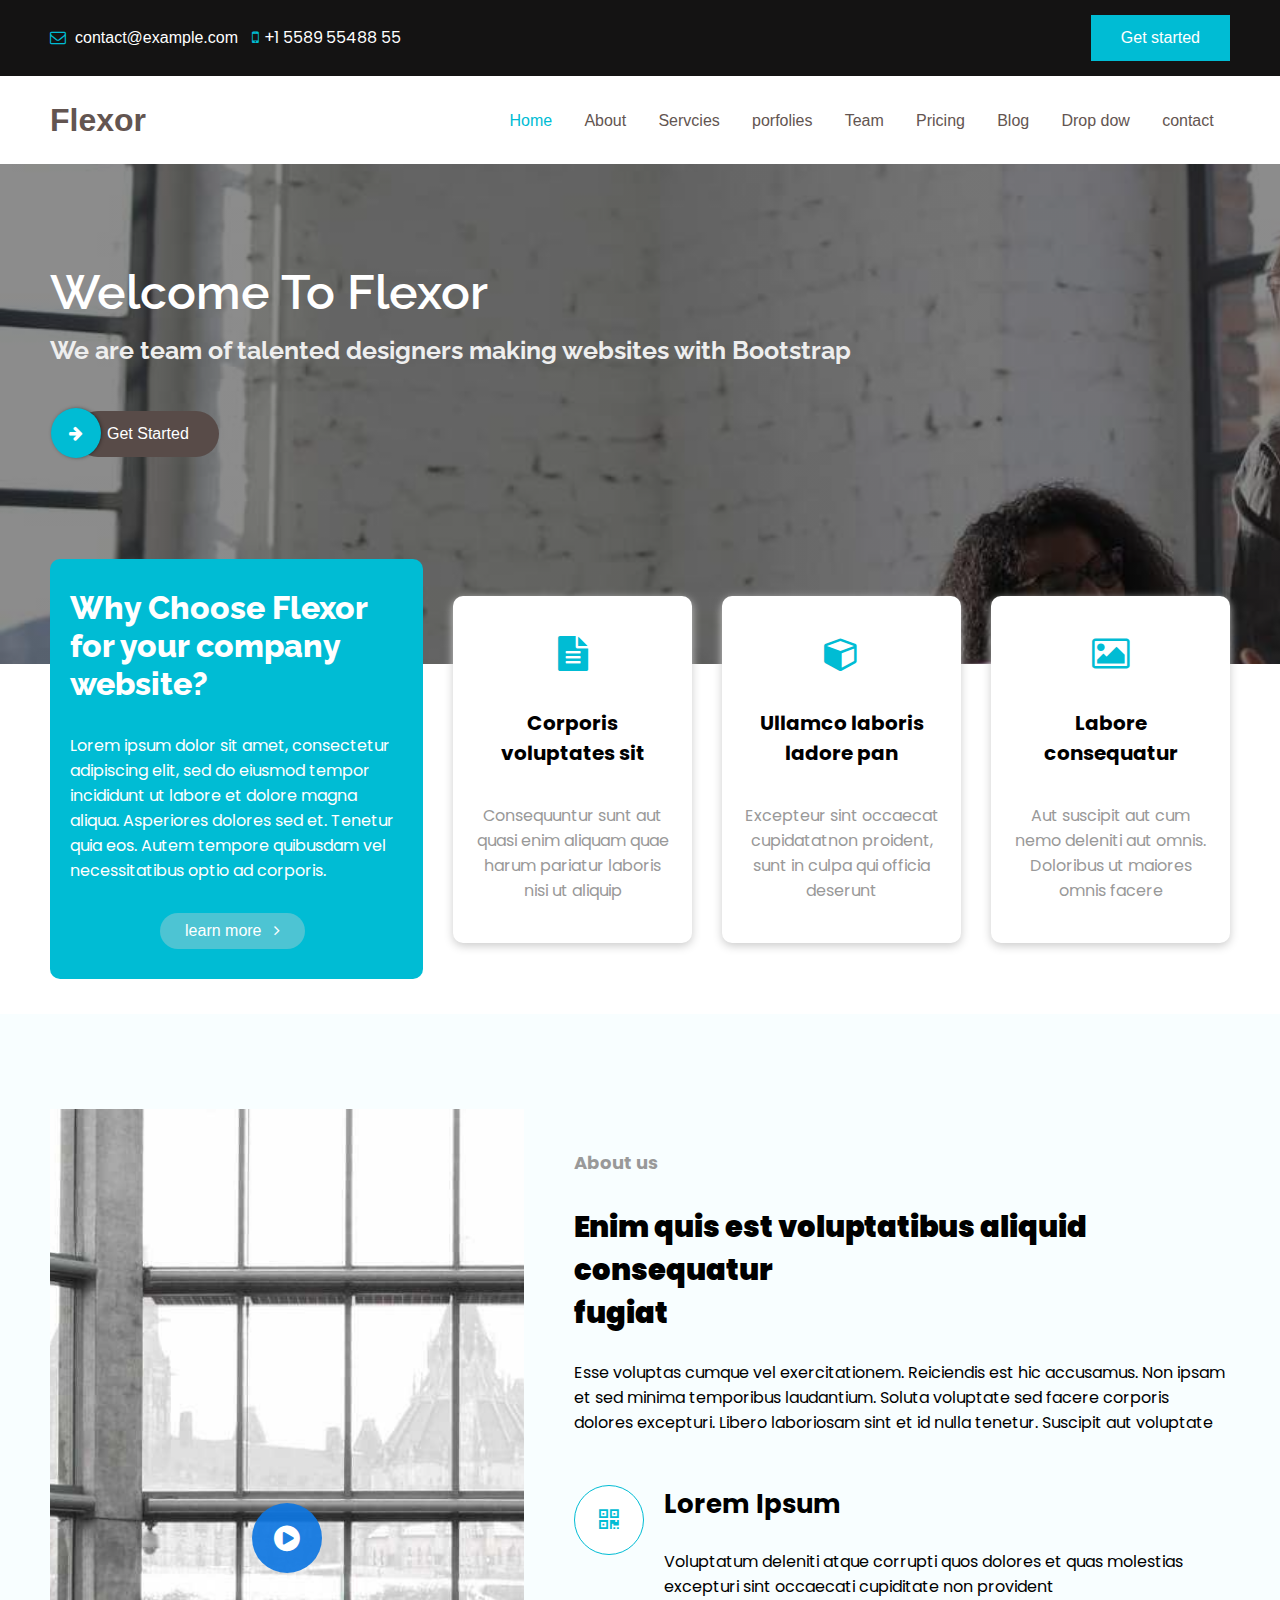
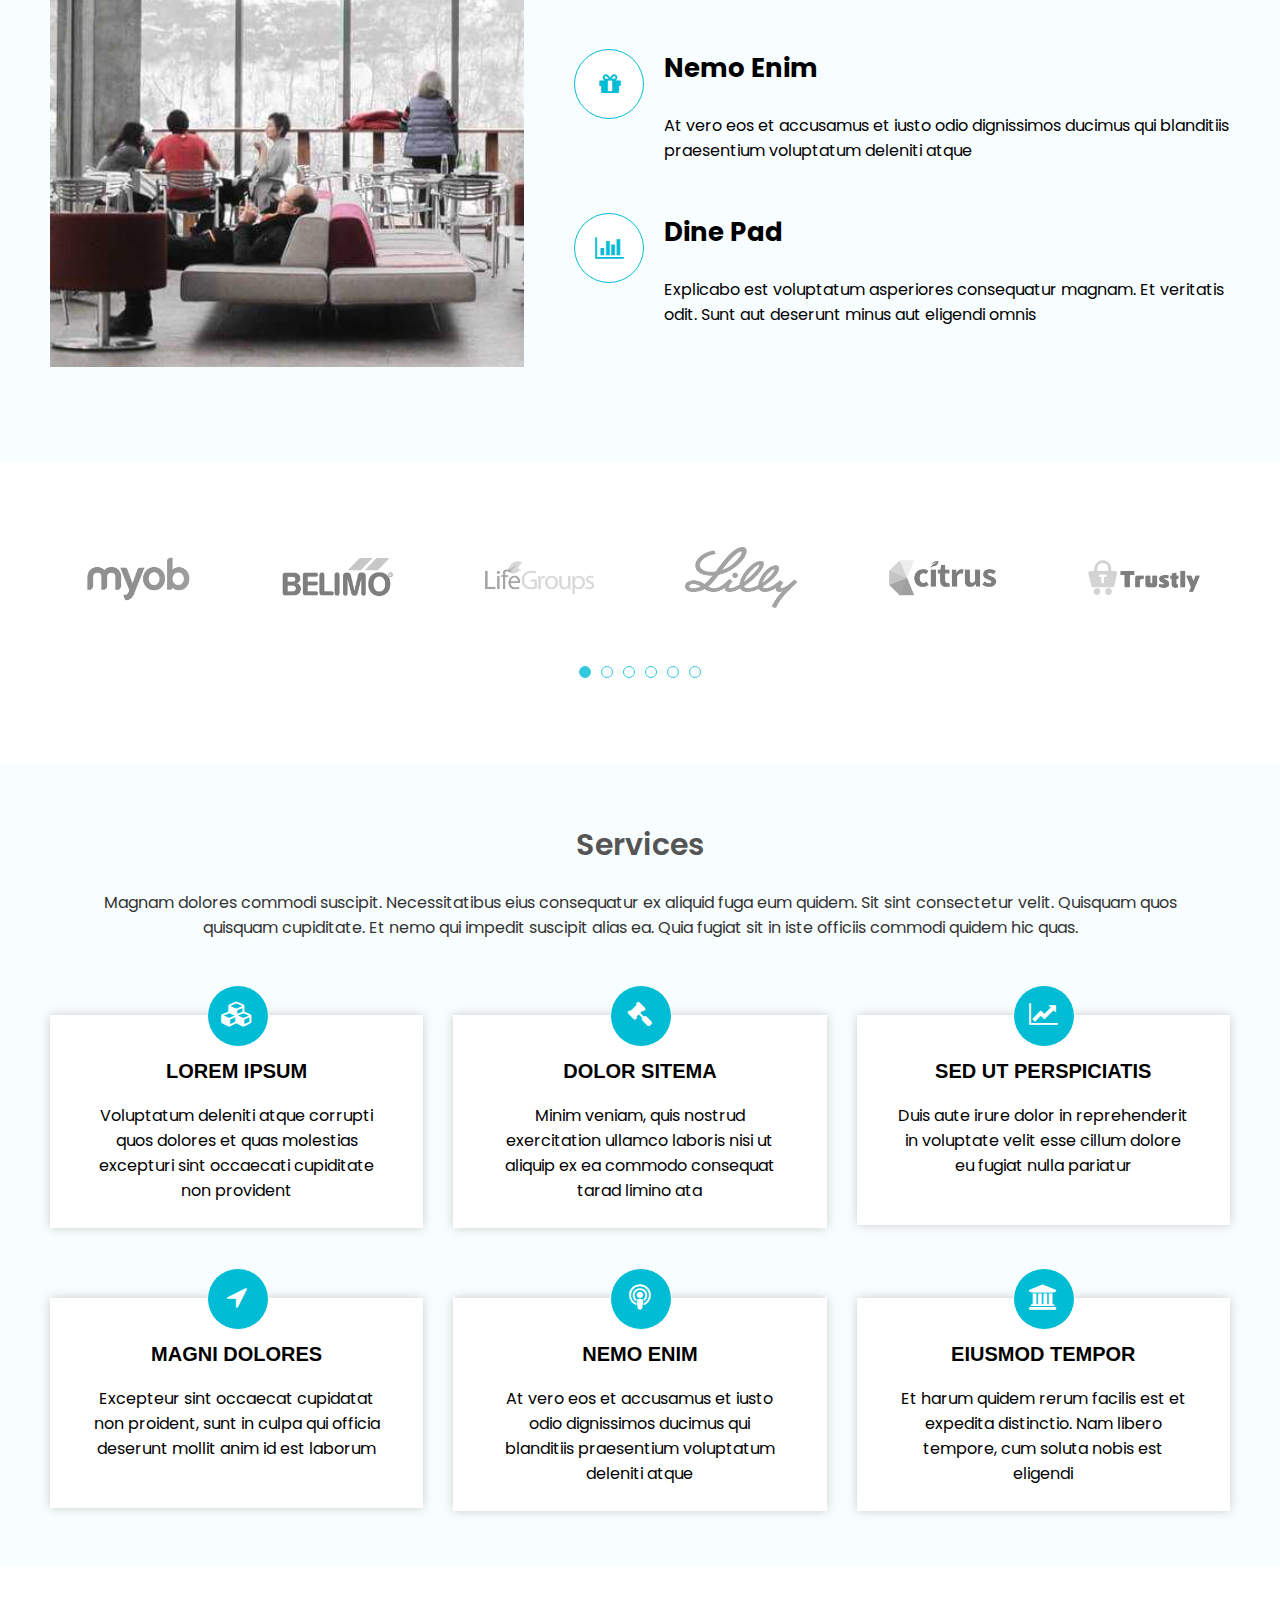
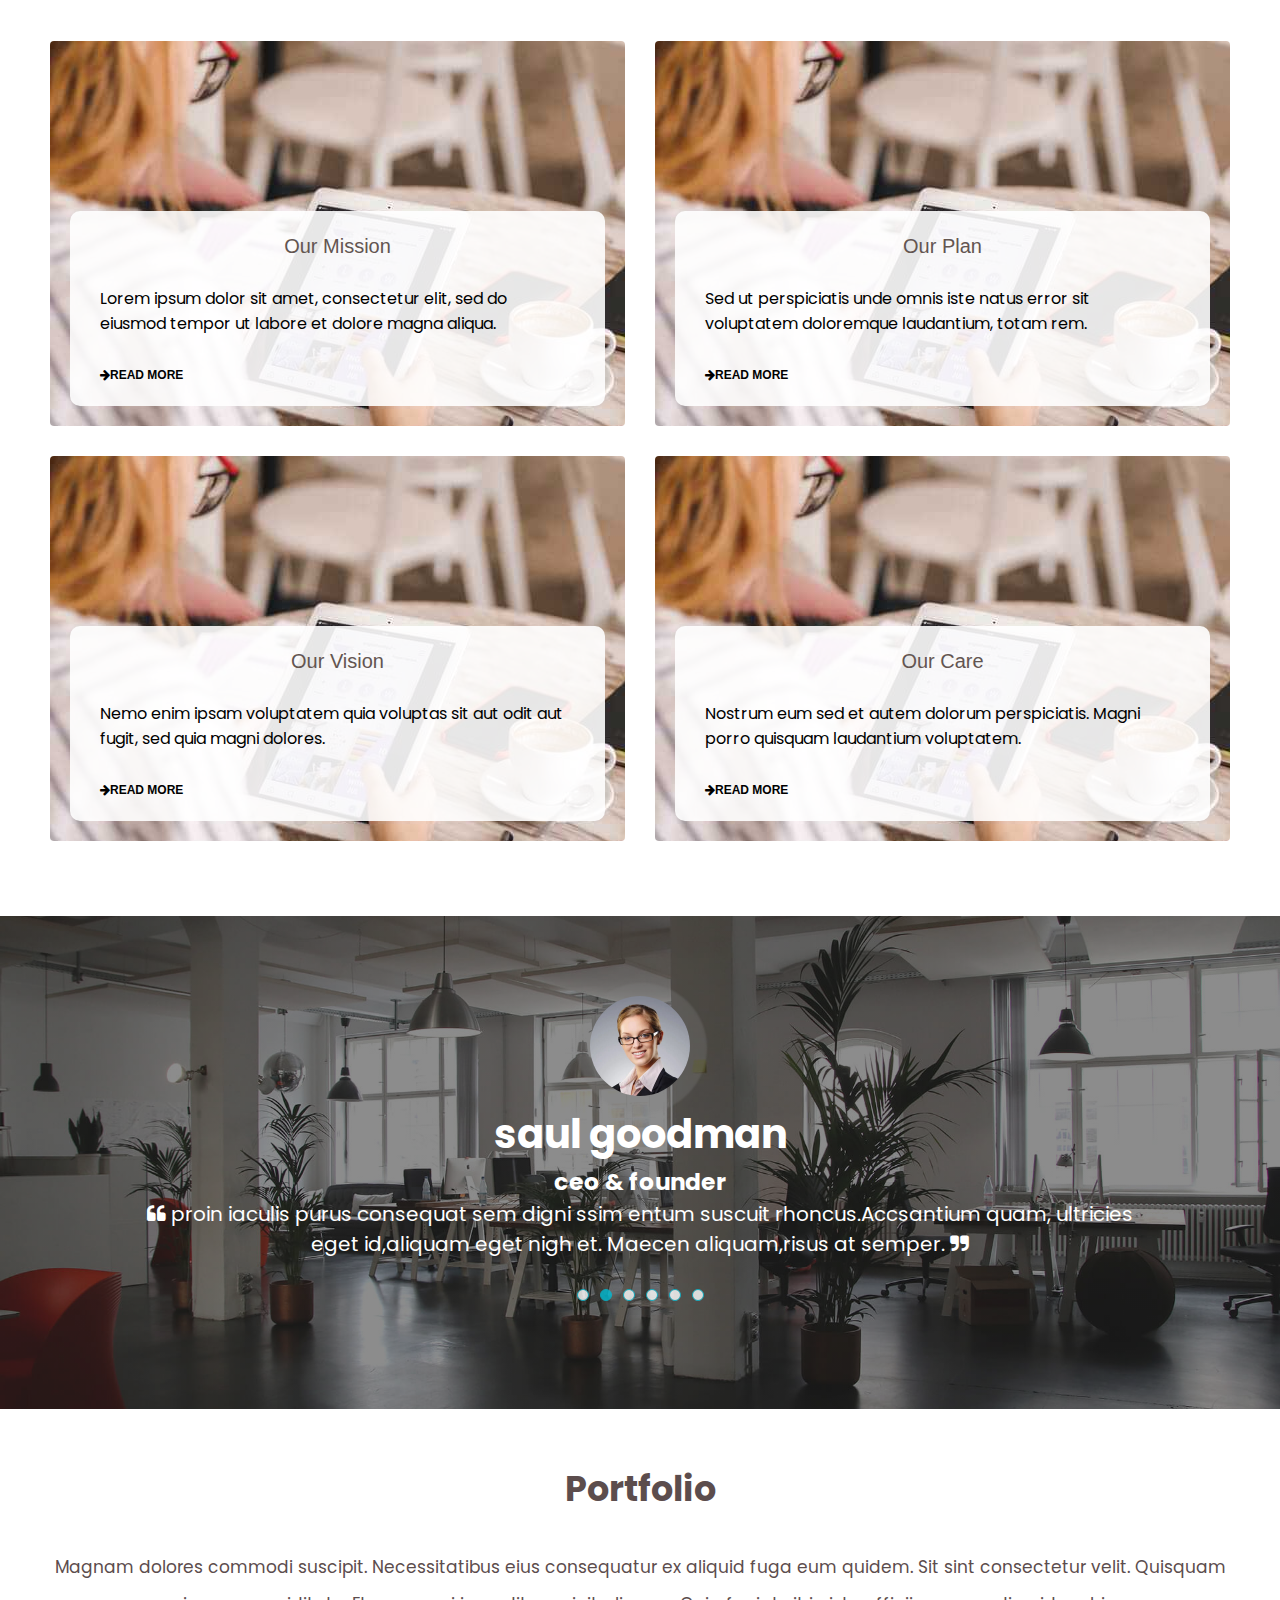
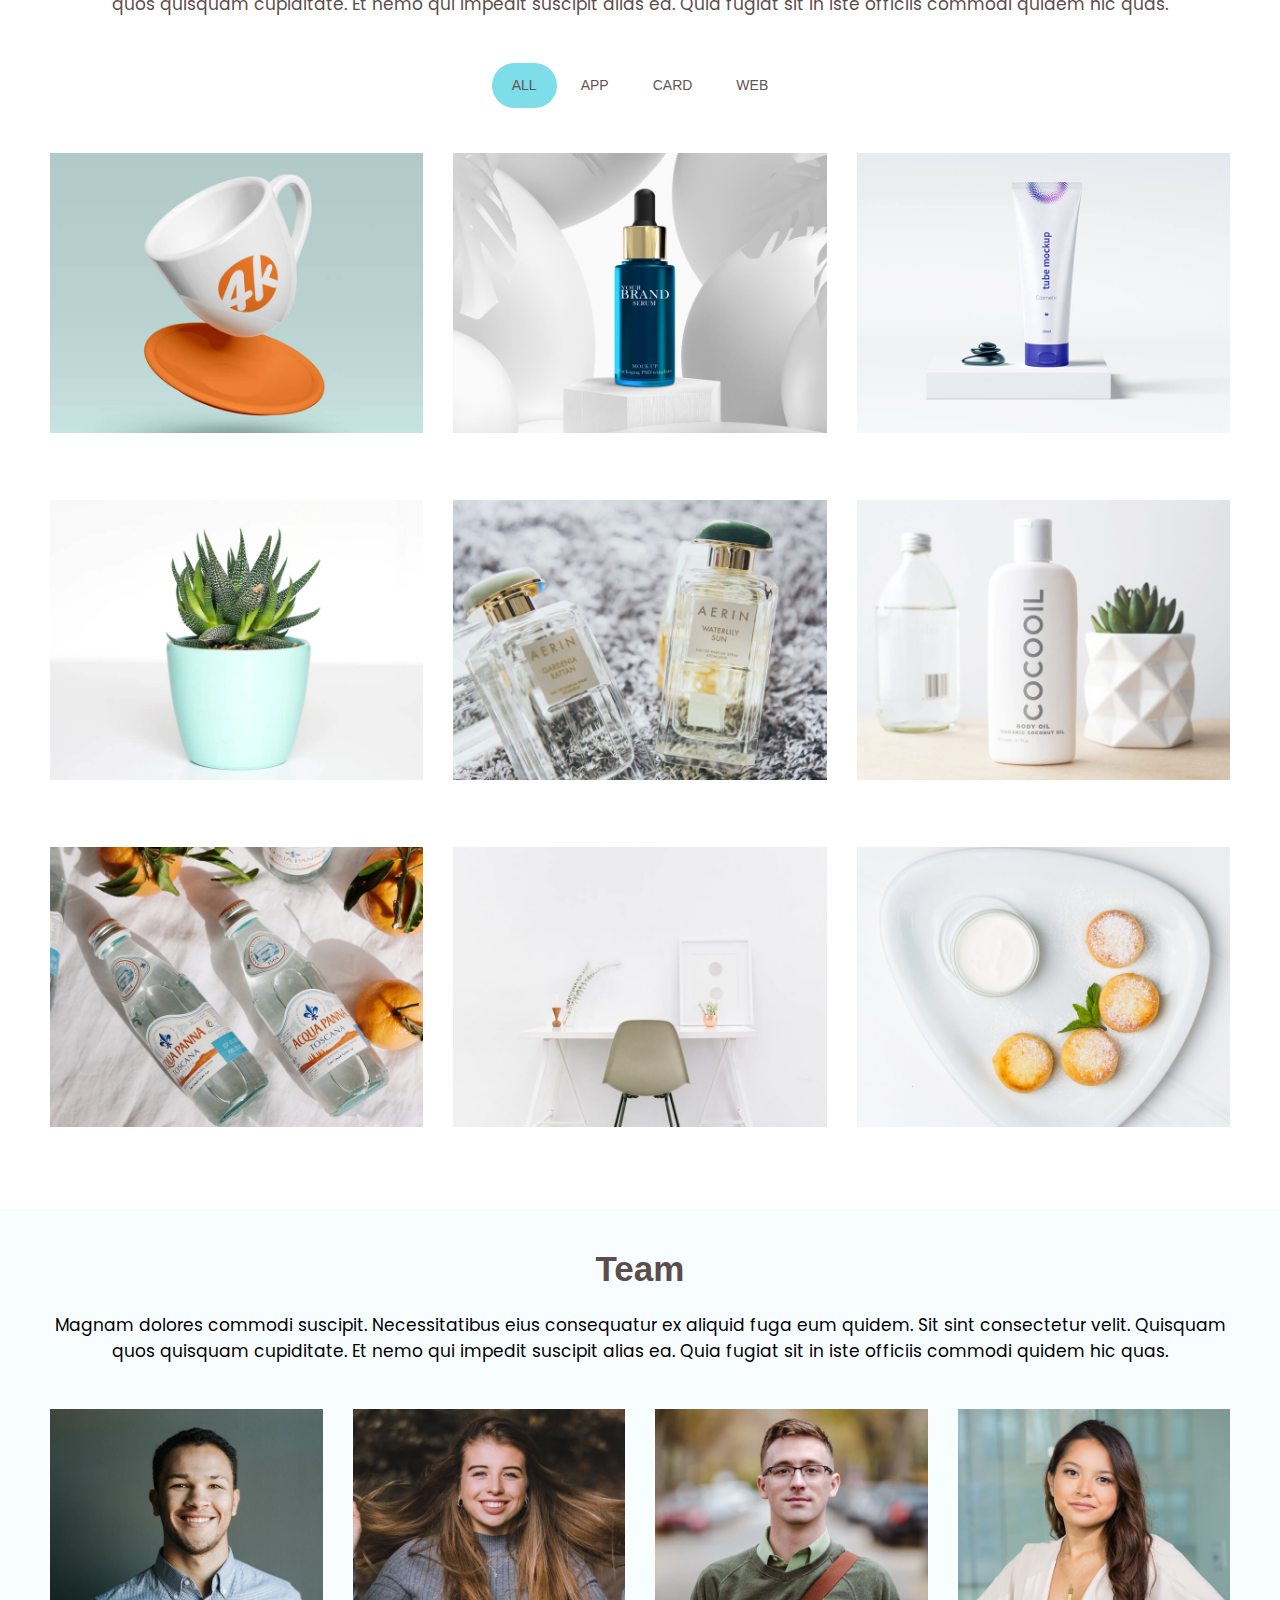
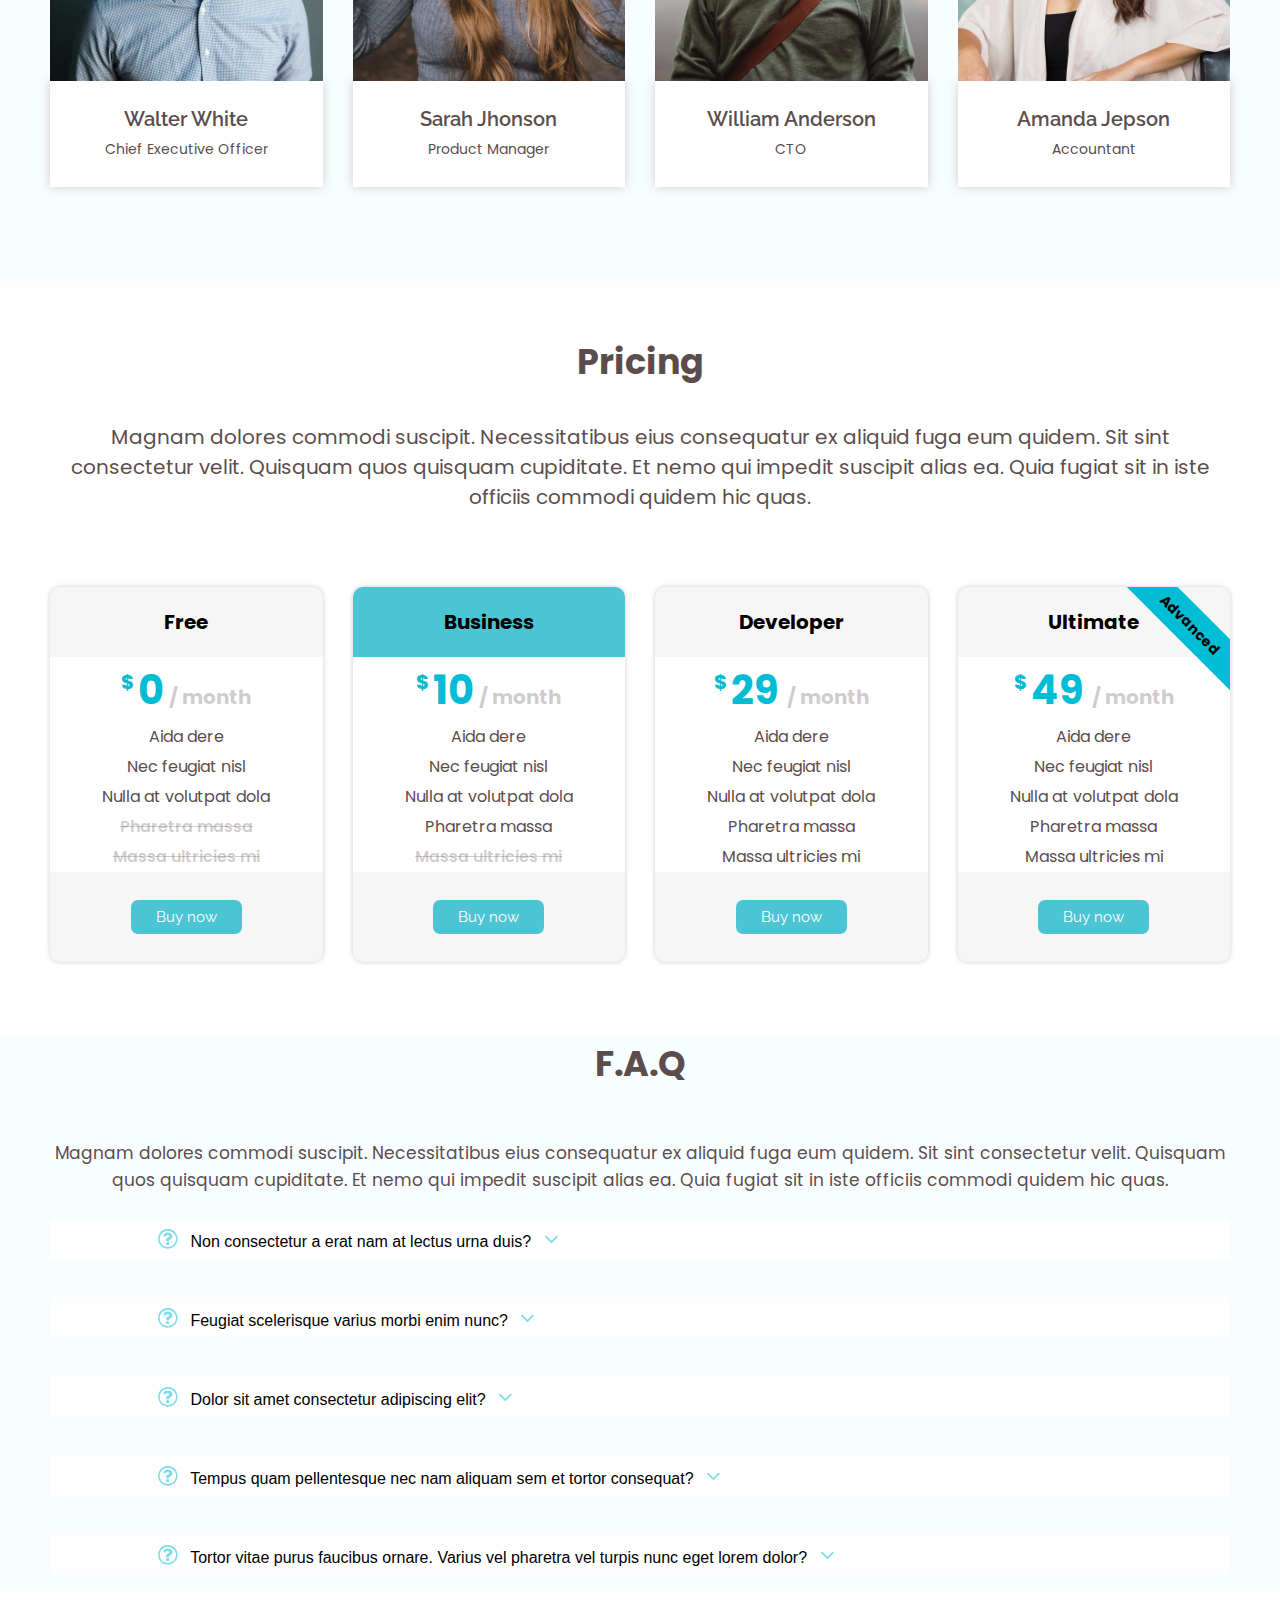
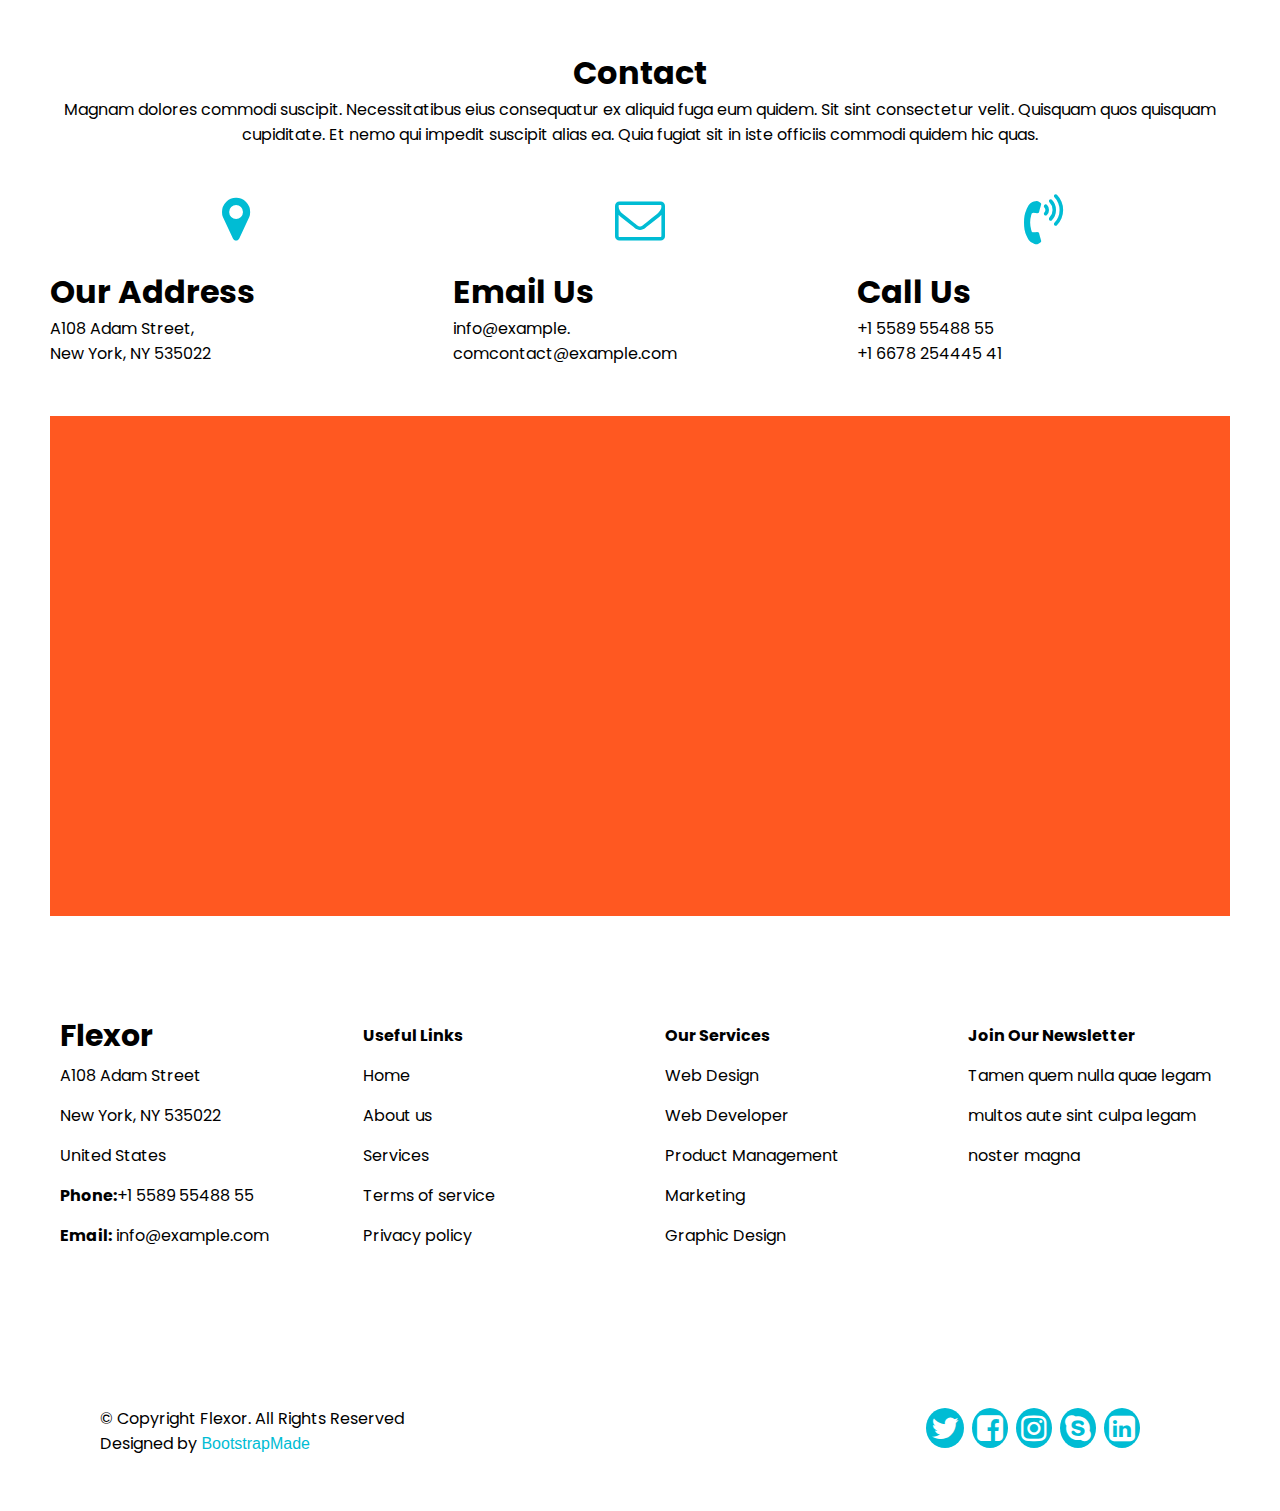
==== index.html @ 361f142e "Update index.html" ====
<!DOCTYPE html>
<html>
	<head>
		<meta charset="utf-8">
		<meta name="viewport" content="width=device-width,initial-scale=0.1">
		<link rel="preconnect" href="https://fonts.googleapis.com">
		<link rel="preconnect" href="https://fonts.gstatic.com" crossorigin>
		<link href="https://fonts.googleapis.com/css2?family=Poppins:ital,wght@0,200;0,300;0,400;0,500;0,600;0,700;0,800;1,100;1,200;1,300;1,400;1,500;1,600;1,700;1,800&amp;family=Raleway:ital,wght@0,500;0,600;0,700;1,500;1,600;1,700&amp;display=swap" rel="stylesheet">
	<link rel="preconnect" href="https://fonts.googleapis.com">
<link rel="preconnect" href="https://fonts.gstatic.com" crossorigin>
<link href="https://fonts.googleapis.com/css2?family=Raleway:ital,wght@0,100;0,200;0,300;0,400;0,600;0,700;0,800;1,100;1,200;1,300;1,400;1,500;1,600;1,700;1,800&display=swap" rel="stylesheet">
	
		<title>
		 website.com
		</title>
	<!--	<link rel="stylesheet" href="css/task.css">-->
		<link rel="stylesheet" href="css/reset.css">
		<link rel="stylesheet" href="task.css">
		<link rel="stylesheet" href="css/font-awesome.min.css">
	</head>
	<body>
	<!----header section start ---->
		<header class="header-top">
			 <!---header info-->
			<div class="header-info">
				<div class="container">
				   <div class="row justify-content-between">
						<div class="col-lg-8">
							<div class="contact-info">
								<span>
									<i class="fa fa-envelope-o" aria-hidden="true"></i>
									<a href="#">contact@example.com</a>
								</span>
								<span>
									<i class="fa fa-mobile" aria-hidden="true"></i>+1 5589 55488 55
								</span>
							</div>
						</div>
						<div class="col-lg-4 text-right">
							<a class="btn">
							Get started
							</a>
						</div>
					</div>
				 </div>
			</div>
	<!---header info ends---->
			<div class="nav-section">
				<div class="container">
					<div class="row align-items-center">
						<div class="col-lg-4">
							<h1 class="logo">
							<a href="#">Flexor</a>
							</h1>
						</div>
						<div class="col-lg-8">
							<nav class="navbar">
								<ul class="manubar">
								<li class="nav-link"><a	href="#"class="active">Home</a></li>						
								<li class="nav-link"><a	href="#">About</a></li>						
								<li class="nav-link"><a	href="#">Servcies</a></li>						
								<li class="nav-link"><a	href="#">porfolies</a></li>						
								<li class="nav-link"><a	href="#">Team</a></li>						
								<li class="nav-link"><a	href="#">Pricing</a></li>						
								<li class="nav-link"><a	href="#">Blog</a></li>						
								<li class="nav-link"><a	href="#">Drop dow</a></li>						
								<li class="nav-link"><a	href="#">contact</a></li>						
								</ul>
							</nav>
						</div>
					</div>
				</div>
			</div>
					
		</header>
	   <!----header section end--->
	   
		<!---banner section ---->
		<!-------banner------>
		<section class="banner-section">
		    <div class="container">
				 <div class="banner-content ">
					 <h1>Welcome To Flexor</h1>
					 <h2>We are team of talented designers making websites with Bootstrap</h2>
					 <span class="bnr-btn">
					 <a href="#" class="btn">Get Started</a>
					 <i class="fa fa-arrow-right" aria-hidden="true"></i>
					 </span>
				 </div>
		    </div>
		</section>
	   <!----banner section end--->
	   
	   <!----why choose section---->
		<section class="why-choose-sect">
			<div class="container">
				<div class="row align-items-center">
					<div class="col-lg-4">
						<div class="why-choose">
						<h1>Why Choose Flexor for your company website?</h1>
						
						<p>Lorem ipsum dolor sit amet,
						consectetur adipiscing elit, sed do 
						eiusmod tempor incididunt ut labore et 
						dolore magna aliqua. Asperiores
                        dolores sed et. Tenetur quia eos. 
						Autem tempore quibusdam vel 
						necessitatibus optio ad corporis.
						</p>
						<a href="#">learn more <i class="fa fa-angle-right" aria-hidden="true"></i></a>
						</div>
					</div>
					<div class="col-lg-8">
						<div class="row">
							<div class="col-lg-4">
								<div class="choose-items">
								<i class="fa fa-file-text" aria-hidden="true"></i>
								<h1>Corporis voluptates sit</h1>
								
								<p> Consequuntur sunt aut 
								quasi enim aliquam quae harum 
								pariatur laboris nisi ut aliquip</p>
								</div>
							</div>
							<div class="col-lg-4">
								<div class="choose-items">
								<i class="fa fa-cube" aria-hidden="true"></i>
								<h1>Ullamco laboris ladore pan</h1>
								
								<p>Excepteur sint occaecat 
								cupidatatnon proident, sunt
								in culpa qui officia deserunt</p>
								</div>
							</div>
							<div class="col-lg-4">
								<div class="choose-items">
								<i class="fa fa-image" aria-hidden="true"></i>
								<h1>Labore consequatur</h1>
								
								<p>Aut suscipit aut cum nemo 
								deleniti aut omnis. Doloribus 
								ut maiores omnis facere</p>
								</div>
							</div> 
						</div>
					</div> 
				</div>
			</div> 
		</section>
		 <!---my choose section--->
		<section class="abt-section">
			<div class="container">
				<div class="row">
					<div class="col-lg-5">
						<div class="abt-img">
						<i class="fa fa-play-circle" aria-hidden="true"></i>
						</div>
					</div>
					<div class="col-lg-7">
						<div class="abt-content">
							<h5>About us</h5>
							<h2>Enim quis est voluptatibus aliquid consequatur <br>
							fugiat</h2>
							<p>Esse voluptas cumque vel exercitationem. Reiciendis est 
							hic accusamus. Non ipsam et sed minima temporibus laudantium.
							Soluta voluptate sed facere corporis dolores excepturi. Libero 
							laboriosam sint et id nulla tenetur. Suscipit aut voluptate
							<div class="abt-list">
								<div class="abt-icons">
								<i class="fa fa-qrcode" aria-hidden="true"></i>					
								</div>
								<div class="abt-text">
									<h2>Lorem Ipsum</h2>
									<p>Voluptatum deleniti atque corrupti quos dolores et quas 
									molestias excepturi sint occaecati cupiditate non provident</p>
									
								</div>
							</div>
							<div class="abt-list">
								<div class="abt-icons">
								<i class="fa fa-gift" aria-hidden="true"></i>					
								</div>
								<div class="abt-text">
									<h2>Nemo Enim</h2>
									<p>At vero eos et accusamus et iusto odio dignissimos ducimus
									qui blanditiis praesentium voluptatum deleniti atque</p>
								</div>
							</div>
							<div class="abt-list">
								<div class="abt-icons">
									<i class="fa fa-bar-chart" aria-hidden="true"></i>
								</div>
								<div class="abt-text">
									<h2>Dine Pad</h2>
									<p>Explicabo est voluptatum asperiores consequatur magnam. 
									Et veritatis odit. Sunt aut deserunt minus aut eligendi omnis</p>
								</div>
							</div>
							
						</div>
					</div>
				</div>
			</div>
		</section>
		 <!---about section--->
	   <!----customer section--->
	   <section class="customer">
			<div class="container">
				<div class="row align-items-center">
					<div class="col-lg-2">
						<div class="client-sec">
						<img src="img/client-1.png"alt="wait">
					    </div>
					
						</div>
					<div class="col-lg-2">
						<div class="client-sec">
						
						<img src="img/client-2.png"alt="wait">
						
						</div>
					</div>
					<div class="col-lg-2">
						<div class="client-sec">
						<img src="img/client-3.png"alt="wait">
						</div>
					</div>
					<div class="col-lg-2">
						<div class="client-sec">
						<img src="img/client-4.png"alt="wait">
						</div>
					</div>
					<div class="col-lg-2">
						<div class="client-sec">
						<img src="img/client-5.png"alt="wait">
						</div>
					</div>
					<div class="col-lg-2">
						<div class="client-sec">
						<img src="img/client-6.png"alt="wait">
						</div>
					</div>
				</div>
				<div class="circle"> 
					<span class="active"></span>
					<span></span>
					<span></span>
					<span></span>
					<span></span>
					<span></span>
				</div>
			</div>
	   </section>
	   <!---customer section end--->
	   <!---service start--->
		<section class="selection-box">
			<div class="container">
				<div class="text-content sec">
					<h2>Services</h2>
					<p>Magnam dolores commodi suscipit. Necessitatibus eius consequatur ex aliquid fuga eum quidem. Sit sint consectetur velit. Quisquam quos quisquam cupiditate. Et nemo qui impedit suscipit alias ea.
					Quia fugiat sit in iste officiis commodi quidem hic quas.</p>
				</div>
				<div class="service">
				<div class="row">
				<div class="col-lg-4">
					<div class="service-items">
					<div class="service-icon">
						<i class="fa fa-cubes" aria-hidden="true"></i>
					</div>
					<h3><a href="#">LOREM IPSUM</a></h3>
					<p>Voluptatum deleniti atque corrupti quos dolores 
					et quas molestias excepturi sint occaecati cupiditate non provident</p>
					</div>
				</div>
				<div class="col-lg-4">
					<div class="service-items">
					<div class="service-icon">
						<i class="fa fa-gavel" aria-hidden="true"></i>
					</div>
					<h3><a href="#">DOLOR SITEMA</a></h3>
					<p>Minim veniam, quis nostrud exercitation ullamco laboris nisi ut
					aliquip ex ea commodo consequat tarad limino ata</p>
				</div>
				</div>
				<div class="col-lg-4">
					<div class="service-items">
						<div class="service-icon">
							<i class="fa fa-line-chart" aria-hidden="true"></i>
					</div>
					<h3><a href="#">SED UT PERSPICIATIS</a></h3>
					<p>Duis aute irure dolor in reprehenderit in voluptate velit esse 
					cillum dolore eu fugiat nulla pariatur</p>
					</div>
				</div>
				<div class="col-lg-4">
					<div class="service-items">
					<div class="service-icon">
						<i class="fa fa-location-arrow" aria-hidden="true"></i>
					</div>
					<h3><a href="#">MAGNI DOLORES</a></h3>
					<p>Excepteur sint occaecat cupidatat non proident, sunt in culpa qui
					officia deserunt mollit anim id est laborum</p>
					</div>
				</div>
				<div class="col-lg-4">
					<div class="service-items">
					<div class="service-icon">
						<i class="fa fa-podcast" aria-hidden="true"></i>
					</div>
					<h3><a href="#">NEMO ENIM</a></h3>
					<p>At vero eos et accusamus et iusto odio dignissimos ducimus qui 
					blanditiis praesentium voluptatum deleniti atque</p>
					</div>
				</div>	
				<div class="col-lg-4">
					<div class="service-items">
					<div class="service-icon">
						<i class="fa fa-university" aria-hidden="true"></i>
					</div>
					<h3><a href="#">EIUSMOD TEMPOR</a></h3>
					<p>Et harum quidem rerum facilis est et expedita distinctio. 
					Nam libero tempore, cum soluta nobis est eligendi</p>
					</div>
				</div>
			</div>
			</div>
			</div>
		</section>
	   <!---service end--->
	   <!----background start--->
		<section class="big">
			<div class="container">
				<div class="row">
					<div class="col-lg-6">
						<div class="box pic1">
							<div class="small">
								<h4><a href="#">Our Mission</a></h4>
								<br>
								<p>Lorem ipsum dolor sit amet, consectetur elit, sed do eiusmod tempor ut labore et dolore magna aliqua.</p>
								<br><a href="#"><i class="fa fa-arrow-right" aria-hidden="true"></i>READ MORE</a>
							</div>
						</div>
					</div>
					<div class="col-lg-6">
						<div class="box pic2">
							<div class="small">
								<h4><a href="#">Our Plan</a></h4><br>
								<p>Sed ut perspiciatis unde omnis iste natus error sit voluptatem doloremque laudantium, totam rem.</p>
								<br><a href="#"><i class="fa fa-arrow-right" aria-hidden="true"></i>READ MORE</a>
							</div>
						</div>
					</div>
					<div class="col-lg-6">
						<div class="box pic3">
							<div class="small">
								<h4><a href="#">Our Vision</a></h4><br>
								<p>Nemo enim ipsam voluptatem quia voluptas sit aut odit aut fugit, sed quia magni dolores.</p>
							<br><a href="#"><i class="fa fa-arrow-right" aria-hidden="true"></i>READ MORE</a>
							</div>
						</div>
					</div>
					<div class="col-lg-6">
						<div class="box pic4">
							<div class="small">
								<h4><a href="#">Our Care</a></h4><br>
								<p>Nostrum eum sed et autem dolorum perspiciatis. Magni porro quisquam laudantium voluptatem.</p>
								<br><a href="#"><i class="fa fa-arrow-right" aria-hidden="true"></i>READ MORE</a>
							</div>
						</div>
					</div>
				</div>
			</div>  
		</section>  
	   <!---background end--->
	   <!---swiping start--->
		<section class="swipe">
			<div class="content2">
				<img src="img/values-6.jpg"width="100px"height="auto">
				<h1>saul goodman</h1>
				<h3>ceo & founder </h3>
				<p><i class="fa fa-quote-left" aria-hidden="true"></i>  proin iaculis purus consequat sem digni ssim entum suscuit rhoncus.Accsantium quam, ultricies </p>
				<p>eget id,aliquam eget nigh et. Maecen aliquam,risus at semper.  <i class="fa fa-quote-right" aria-hidden="true"></i></p>
			<div class="circle"> 
					<span></span>
					<span class="active"></span>
					<span></span>
					<span></span>
					<span></span>
					<span></span>
			</div>
			</div>
		</section>
	   
	   <!---swiping end--->
	   <!---images start--->
		<section class="adds">
	    <div class="container">
	   <div class="content3">
	   <h1> Portfolio </h1>
	   <p> Magnam dolores commodi suscipit. Necessitatibus eius consequatur ex aliquid fuga eum quidem. Sit sint consectetur velit. Quisquam quos quisquam cupiditate. Et nemo qui impedit suscipit alias ea.
	   Quia fugiat sit in iste officiis commodi quidem hic quas.</p>
       </div>
	   <div class="alls">
	 <div class="btn1 active">
	 <a href="#" >ALL </a></div>
	 <div class="btn1">
	 <a href="#">APP</a></div>
	  <div class="btn1">
	 <a href="#">CARD</a></div>
	 <div class="btn1">
	<a href="#">WEB</a></div>
	  	 </div>
	<div class="row">
	  <div class="col-lg-4">
	  <div class="adding">
	  <img src="img/portfolio/portfolio-1.jpg">
	  <div class="mirror">
	  <div class="foliobox1">
	  <h2> App 1 </h2>
	  <p> App </p>
	   </div>
		<div class="foliobox-icon">
		<i class="fa fa-plus" aria-hidden="true"></i>
		<i class="fa fa-link" aria-hidden="true"></i>
		</div>
	  </div>
	  </div>
	  </div>
	   <div class="col-lg-4">
	  <div class="adding">
	   <img src="img/portfolio/portfolio-2.jpg">
	    <div class="mirror">
	  <div class="foliobox1">
	  <h2> web 3 </h2>
	  <p> web </p>
	   </div>
		<div class="foliobox-icon">
		<i class="fa fa-plus" aria-hidden="true"></i>
		<i class="fa fa-link" aria-hidden="true"></i>
		</div>
	  </div>
	  </div>
	  </div>
	 
	   <div class="col-lg-4">
	  <div class="adding">
	   <img src="img/portfolio/portfolio-3.jpg">
	    <div class="mirror">
	  <div class="foliobox1">
	  <h2> App 2 </h2>
	  <p> App </p>
	   </div>
		<div class="foliobox-icon">
		<i class="fa fa-plus" aria-hidden="true"></i>
		<i class="fa fa-link" aria-hidden="true"></i>
		</div>
	  </div>
	  </div>
	  </div>
	   <div class="col-lg-4">
	  <div class="adding">
	    <img src="img/portfolio/portfolio-4.jpg">
	    <div class="mirror">
	  <div class="foliobox1">
	  <h2> card 2</h2>
	  <p> card </p>
	   </div>
		<div class="foliobox-icon">
		<i class="fa fa-plus" aria-hidden="true"></i>
		<i class="fa fa-link" aria-hidden="true"></i>
		</div>
	  </div>
	  </div>
	  </div>
	   <div class="col-lg-4">
	  <div class="adding">
	    <img src="img/portfolio/portfolio-5.jpg">
	    <div class="mirror">
	  <div class="foliobox1">
	  <h2> web 2</h2>
	  <p> web </p>
	   </div>
		<div class="foliobox-icon">
		<i class="fa fa-plus" aria-hidden="true"></i>
		<i class="fa fa-link" aria-hidden="true"></i>
		</div>
	  </div>
	  </div>
	  </div>
	   <div class="col-lg-4">
	  <div class="adding">
	   <img src="img/portfolio/portfolio-6.jpg">
	    <div class="mirror">
	  <div class="foliobox1">
	  <h2> App 3 </h2>
	  <p> App </p>
	   </div>
		<div class="foliobox-icon">
		<i class="fa fa-plus" aria-hidden="true"></i>
		<i class="fa fa-link" aria-hidden="true"></i>
		</div>
	  </div>
	  </div>
	  </div>
	   <div class="col-lg-4">
	  <div class="adding">
	    <img src="img/portfolio/portfolio-7.jpg">
	    <div class="mirror">
	  <div class="foliobox1">
	  <h2> card 3 </h2>
	  <p> card </p>
	   </div>
		<div class="foliobox-icon">
		<i class="fa fa-plus" aria-hidden="true"></i>
		<i class="fa fa-link" aria-hidden="true"></i>
		</div>
	  </div>
	  </div>
	  </div>
	   <div class="col-lg-4">
	  <div class="adding">
	     <img src="img/portfolio/portfolio-8.jpg">
	    <div class="mirror">
	  <div class="foliobox1">
	  <h2>card 1</h2>
	  <p> card </p>
	   </div>
		<div class="foliobox-icon">
		<i class="fa fa-plus" aria-hidden="true"></i>
		<i class="fa fa-link" aria-hidden="true"></i>
		</div>
	  </div>
	  </div>
	  </div>
	   <div class="col-lg-4">
	  <div class="adding">
	    <img src="img/portfolio/portfolio-9.jpg">
	    <div class="mirror">
	  <div class="foliobox1">
	  <h2> web 3 </h2>
	  <p> web </p>
	   </div>
		<div class="foliobox-icon">
		<i class="fa fa-plus" aria-hidden="true"></i>
		<i class="fa fa-link" aria-hidden="true"></i>
		</div>
	  </div>
	   
	  </div>
	  </div>
	  </div>
	 </div>
	 </section>
   
   <!---images end--->
   <!---film start --->
      <section class="film">
	 <div class="container">
	  <div class="content4">
	  <h1> Team </h1>
	  <p> Magnam dolores commodi suscipit. Necessitatibus eius consequatur ex aliquid fuga eum quidem. Sit sint consectetur velit. Quisquam quos quisquam cupiditate. Et nemo qui impedit suscipit alias ea. 
	   Quia fugiat sit in iste officiis commodi quidem hic quas.</p>
	  </div>
	  <div class="row">
	  <div class="col-lg-3">
	  <div class="maker">
	  <img src="img/team/team-1.jpg">
	 
	    <div class="name-icon">
	  <i class="fa fa-twitter" aria-hidden="true"></i>
	  <i class="fa fa-facebook-square" aria-hidden="true"></i>
	 <i class="fa fa-instagram" aria-hidden="true"></i>
	 <i class="fa fa-linkedin-square" aria-hidden="true"></i>
	  </div>
	   <div class="names">
	   <h1> Walter White </h1>
	  <p> Chief Executive Officer </p>
	  </div>
	  </div>
	 
	  </div>
	  <div class="col-lg-3">
	  <div class="maker">
	    <img src="img/team/team-2.jpg">
	  <div class="name-icon">
	  <i class="fa fa-twitter" aria-hidden="true"></i>
	  <i class="fa fa-facebook-square" aria-hidden="true"></i>
	 <i class="fa fa-instagram" aria-hidden="true"></i>
	 <i class="fa fa-linkedin-square" aria-hidden="true"></i>
	  </div>
	   <div class="names">
	  <h1> Sarah Jhonson </h1>
	  <p> Product Manager </p>
	  </div>
	  </div>
	  </div>
	  <div class="col-lg-3">
	  <div class="maker">
	    <img src="img/team/team-3.jpg">
	  <div class="name-icon">
	  <i class="fa fa-twitter" aria-hidden="true"></i>
	  <i class="fa fa-facebook-square" aria-hidden="true"></i>
	 <i class="fa fa-instagram" aria-hidden="true"></i>
	 <i class="fa fa-linkedin-square" aria-hidden="true"></i>
	  </div>
	   <div class="names">
	  <h1> William Anderson </h1>
	  <p> CTO </p>
	  </div>
	  </div>
	  </div>
	  <div class="col-lg-3">
	  <div class="maker">
	    <img src="img/team/team-4.jpg">
	  <div class="name-icon">
	  <i class="fa fa-twitter" aria-hidden="true"></i>
	  <i class="fa fa-facebook-square" aria-hidden="true"></i>
	 <i class="fa fa-instagram" aria-hidden="true"></i>
	 <i class="fa fa-linkedin-square" aria-hidden="true"></i>
	  </div>
	   <div class="names">
	  <h1>Amanda Jepson </h1>
	  <p>Accountant </p>
	  </div>
	  </div>
	  </div>
	  </div>
	  </div>
	  </section>
   <!---film end--->
  <!---price start--->
   <section class="price">
	 <div class="container">
	  <div class="content5">
	  <h1> Pricing </h1>
	  <p> Magnam dolores commodi suscipit. Necessitatibus eius consequatur ex aliquid fuga eum quidem. Sit sint consectetur velit. Quisquam quos quisquam cupiditate. Et nemo qui impedit suscipit alias ea.
	  Quia fugiat sit in iste officiis commodi quidem hic quas.</p>
	  </div>
	  <div class="row">
	  <div class="col-lg-3 ">
	  <div class="money">
	  <h3> Free</h3>
	  <h2><span><sup> $ </sup> 0</span> / month</h2>
	  <p> Aida dere </p>
	  <p> Nec feugiat nisl </p>
	  <p> Nulla at volutpat dola </p>
	  <p> <del>Pharetra massa</del> </p>
	   <p> <del> Massa ultricies mi </del> </p>
	  
	  <div class="price-btn">
	  <a href="#"> Buy now </a>
	  </div>
	  
	   </div>
	  </div>
	  <div class="col-lg-3">
	  <div class="money">
	  <div class="business">
	   <h3> Business </h3>
	   </div>
	  <h2><span><sup> $ </sup> 10</span> / month</h2>
	  <p> Aida dere </p>
	  <p> Nec feugiat nisl </p>
	  <p> Nulla at volutpat dola </p>
	  <p> Pharetra massa </p>
	   <p> <del> Massa ultricies mi </del> </p>
	  
	  <div class="price-btn">
	  <a href="#"> Buy now </a>
	  </div>
	  </div>
	  </div>
	  <div class="col-lg-3">
	  <div class="money">
	  <h3> Developer </h3>
	  <h2><span><sup> $ </sup> 29 </span> / month</h2>
	  <p> Aida dere </p>
	  <p> Nec feugiat nisl </p>
	  <p> Nulla at volutpat dola </p>
	  <p> Pharetra massa </p>
	   <p>  Massa ultricies mi  </p>
	  
	  <div class="price-btn">
	  <a href="#"> Buy now </a>
	  </div>
	  
	  </div>
	  </div>
	  <div class="col-lg-3">
	  <div class="money">
	  <h3> Ultimate </h3>
	  <div class="buy-order">
	  <h3> Advanced </h3>
	  </div>
	  <h2><span><sup> $ </sup> 49 </span> / month</h2>
	  <p> Aida dere </p>
	  <p> Nec feugiat nisl </p>
	  <p> Nulla at volutpat dola </p>
	  <p> Pharetra massa </p>
	   <p>  Massa ultricies mi  </p>
	   
	  <div class="price-btn">
	  <a href="#"> Buy now </a>
	  </div>
	
	  </div>
	  </div>
	  </div>
	  </div>
	  </section>
     <!---price end--->
      <!---para start--->
      <section class="para">
     <div class="container">
	 <div class="content6">
	 <h2> F.A.Q </h2>
	 <p> Magnam dolores commodi suscipit. Necessitatibus eius consequatur ex aliquid fuga eum quidem. Sit sint consectetur velit. Quisquam quos quisquam cupiditate. Et nemo qui impedit suscipit alias ea.
	 Quia fugiat sit in iste officiis commodi quidem hic quas.</p>
	 </div>
	 <div class="row">
	 <div class="col-lg-12">
	<div class="first">
	<a href="#"><i class="fa fa-question-circle-o" aria-hidden="true"></i> Non consectetur a erat nam at lectus urna duis? </a><i class="fa fa-angle-down" aria-hidden="true"></i>
	</div>
	</div>
	  <div class="col-lg-12">
	<div class="first">
	<a href="#"><i class="fa fa-question-circle-o" aria-hidden="true"></i> Feugiat scelerisque varius morbi enim nunc? </a><i class="fa fa-angle-down" aria-hidden="true"></i>
	</div>
	</div>
	 <div class="col-lg-12">
	<div class="first">
	<a href="#"><i class="fa fa-question-circle-o" aria-hidden="true"></i> Dolor sit amet consectetur adipiscing elit? </a><i class="fa fa-angle-down" aria-hidden="true"></i>
	</div>
	</div>
	 <div class="col-lg-12">
	<div class="first">
	<a href="#"><i class="fa fa-question-circle-o" aria-hidden="true"></i> Tempus quam pellentesque nec nam aliquam sem et tortor consequat? </a><i class="fa fa-angle-down" aria-hidden="true"></i>
	</div>
	</div>
	 <div class="col-lg-12">
	<div class="first">
	<a href="#"><i class="fa fa-question-circle-o" aria-hidden="true"></i> Tortor vitae purus faucibus ornare. Varius vel pharetra vel turpis nunc eget lorem dolor? </a><i class="fa fa-angle-down" aria-hidden="true"></i>
	</div>
	</div>
	 </div>
	 </div>
     </section>
	 <!---para end--->
	 <!---contact start--->
	 <section class="contact">
	 <div class="container">
	 <div class="content7">
	    <h1>Contact</h1>
		<p>Magnam dolores commodi suscipit. Necessitatibus eius consequatur ex aliquid fuga eum quidem. Sit sint consectetur velit. Quisquam quos quisquam cupiditate. Et nemo qui impedit suscipit alias ea. Quia fugiat sit in iste officiis commodi quidem hic quas.</p>
	 </div>
	 <div class="container1">
	 <div class="row">
	 <div class="col-lg-4">
	  <div class="address">
	    <i class="fa fa-map-marker" aria-hidden="true"></i>
	  </div>
	  <div class="address1">
	  <h1>Our Address</h1>
		<p>A108 Adam Street,<br>
		New York, NY 535022</p>
	  </div>
	  </div>
	  <div class="col-lg-4">
	  <div class="address">
	  <i class="fa fa-envelope-o" aria-hidden="true"></i>
	  </div>
	  <div class="address1">
	  <h1>Email Us</h1>
	  <p>info@example.<br>
	  comcontact@example.com</p>
	  </div>
	  </div>
	  <div class="col-lg-4">
	  <div class="address">
	  <i class="fa fa-volume-control-phone" aria-hidden="true"></i>
	  </div>
	  <div class="address1">
	  <h1>Call Us</h1>
	  <p>+1 5589 55488 55<br>
      +1 6678 254445 41</p>
	  </div>
	  </div>
	 <div class="col-lg-12">
	  <div class="no">
	  </div>
	  </div>
	 </div>
	 </div>
	 
	 </section>
	 <!---contact end--->
	 <!---footer start --->
	  <section class="footer">
	 <div class="container">
	 <div class="row">
	 <div class="col-lg-3">
	  <div class="base">
	    <h1>Flexor</h1>
		<p>A108 Adam Street</p>
		<p>New York, NY 535022</p>
		<p>United States</p>
		<p><b>Phone:</b>+1 5589 55488 55</p>
		<p><b>Email:</b> info@example.com</p>
	  </div>
	  </div>
	  <div class="col-lg-3">
	  <div class="base">
	  <h4>Useful Links</h4>
	   <p>Home</p>
	   <p>About us</p>
	   <p>Services</p>
	   <p>Terms of service</p>
	   <p>Privacy policy</p>
	   
	  </div>
	  </div>
	  <div class="col-lg-3">
	  <div class="base">
	    <h4>Our Services</h4>
	   <p>Web Design</p>
	   <p>Web Developer</p>
	   <p>Product Management</p>
	   <p>Marketing</p>
	   <p>Graphic Design</p>
	   
	  </div>
	  </div>
	  <div class="col-lg-3">
	  <div class="base">
	    <h4>Join Our Newsletter</h4>
		<p>Tamen quem nulla quae legam multos aute sint culpa legam noster magna</p>
	  </div>
	  </div>
	   </div>
	 </div>
	  </section>
	 <!---footer end--->
	 
	 <!---finish start--->
	 <section class="finish">
	<div class="container">
		<div class="row justify-content-between">
			<div class="col-lg-6">
				<div class="finish-01">
					<p>© Copyright Flexor. All Rights Reserved</p>
					<p>Designed by <a href="#">BootstrapMade</a></p>
				</div>
			</div>
			
			<div class="col-lg-4">
				<div class="finish-02">
					<i class="fa fa-twitter" aria-hidden="true"></i>
					<i class="fa fa-facebook-square" aria-hidden="true"></i>
					<i class="fa fa-instagram" aria-hidden="true"></i>
					<i class="fa fa-skype" aria-hidden="true"></i>
					<i class="fa fa-linkedin-square" aria-hidden="true"></i>
				</div>
			</div>
			</div>
		</div>
	</div>
	
	
	 </section>
	 <!---finish end--->
</body>

</html>
---- css/task.css ----
/*==== common grid style ====*/
 
 *{
	 margin:0 auto;
	 box-sizing:border-box;
 } 
 :root{
	 --primary-color:#00bcd4;
	 --secondary-color: #333333;
	 --bg-color: #f8feff;
	 ---white: #fff;
 }
.container{
	  width:1210px;
	  margin:0 auto;
	  padding:0 15px;
   }
   .row{
	   display:flex;
	   flex-wrap:wrap;
	   margin-right:-15px;
	   margin-left:-15px;
   }
   .row> *{
	   
	   padding: 15px;
   }
   .col-lg-1{
	   width:8.33%;
   }
    .col-lg-2{
	   width:16.66%;
   }
    .col-lg-3{
	   width:25%;
   }
    .col-lg-4{
	   width:33.33%;
   }
    .col-lg-5{
	   width:41.66%;
   }
    .col-lg-6{
	   width:50%;
   }
    .col-lg-7{
	   width:58.33%;
   }
    .col-lg-8{
	   width:66.66%;
   }
    .col-lg-9{
	   width:75%;
   }
    .col-lg-10{
	   width:83.33%;
   }
    .col-lg-11{
	   width:91.66%;
   }
    .col-lg-12{
	   width:100%;
   }
   .justify-content-start{
	   justify-content:flex-start !important;
   }
    .justify-content-end{
	   justify-content:flex-end !important;
   }
    .justify-content-between{
	   justify-content:space-between !important;
   }
    .justify-content-around{
	   justify-content:space-around !important;
   }
    .justify-content-evenly{
	   justify-content:space-evenly !important;
   }
   .align-items-start{
	   align-items:flex-start !important;
   }
    .align-items-end{
	   align-items:flex-end  !important;
   }
    .align-items-center{
	   align-items:center  !important;
   }
    .align-items-baseline{
	   align-items:baseline  !important;
   }
   /*====common style===*/
   .btn{
	  display: inline-block;
	  text-decoration:none;
	  color: white;
	  background-color:#00bcd4;
	  padding:12px 30px;
	  text-align:center;
	  font-size:16px;
   }
   .text-left{
	 text-align:left !important;
   }
   .text-center{
	 text-align:center !important;
   }
   .text-right{
	 text-align:right !important;
   }
   .text-justify{
	 text-align:justify !important;
   }
   
   /*====header style===*/
   .header-top{
	   background-color:#fff;
	   
   }
   .header-info{
	   background-color:#141313;
   }
   .contact-info span{
	  color: white;
	  font-size: 16px;
	  margin-right: 10px;
	  display:inline-block;
	  padding:10px 0;
   }
   .contact-info span > a{
	   color: white;
	   text-decoration:none;
   }
   .contact-info span i{
	 color: #00bcd4;
	 margin-right: 5px;
   }
   .contact-info span > a:hover{
	   color:#00bcd4;
   }
   .info-btn{
	   background-color:#00bcd4;
	   height:100%;
   }
    .nav-section{
	   padding:5px  0;
	   
   }
  
   h1.logo>a{
	 display: inline-block;
	 color: #635551;
	 font-size: 32px;
	 text-decoration:none;
	 font-weight:600;
	 font-family:"Open Sans", sans-serif
   }
   .manubar{
	display: flex; 
	justify-content: space-around;
   }
   a{
	   text-decoration:none;
	   color:#635551;
	   font-family:'Open Sans', sans-serif;
   }
  .navsection > a{
	  display:block;
	  color:#6335551;
	  font-size:14px;
	  padding: 8px 16px;
  }
  .nav-link a:hover{
	  color:#00bcd4;
  }
  li{
	  display:block;
  }
  .nav-link a.active{
	 color:#00bcd4;
  }
   /*=====banner style====*/
		.banner-section{
		 background-image:linear-gradient(rgba(0,0,0,0.45),rgba(0,0,0,0.45)),url("../img/1.jpg") ;
		 padding:100px 0;
		 margin-bottom:-140px;
		 background-attachment: fixed ;
		 background-size:cover;
	     }
		 
		.banner-content h1{ 
		color:white;
		font-size: 48px;
		font-family:'Raleway',sans-serif;
		margin-bottom:15px;
		font-weight: 700;
		}
		.banner-content h2{
		color:#eee;
		font-size:24px;
		margin-bottom:40px;
		}
		.bnr-btn{ 
		position:relative;
		display:inline-block;
		padding:6px 0 6px 25px;
		}
		.bnr-btn a.btn{ 
		border-radius:25px;
		padding-left:32px;
		background-color:#584b48;
		transition: all 0.3s ease;
		}
		
		.bnr-btn a.btn:hover{
			background-color:#00bcd4;
		}
		.bnr-btn >i{ 
		position:absolute;
		top:0;
		left:0;
		background-color:#00bcd4;
		text-align:center;
		width:50px;
		height:50px;
		line-height:50px;
		border-radius:50%;
		box-shadow:1px 0 5px -2px black;
		}
	   .banner-content{
		   height:300px;
		  width:60%;
	   }
   
   /*====why choose style===*/
   .why-choose-sect{
	   padding:20px 0px;
	   z-index: 3;
   }
   .why-choose{
	    background-color: #00bcd4;
		color: #fff;
		padding: 30px 20px;
        border-radius: 10px;
		position: relative;
		
   }
   .choose-items{
	    background-color: #fff;
		border-radius: 10px;
		padding: 40px 20px;
		box-shadow: 0 3px 10px #ccc;
		text-align: center;
		height: 100%;
   }
   .choose-items > i{
	   color: #00bcd4;
	   font-size: 35px;
   } 
   .choose-items > h1{
	   font-size: 20px;
	   margin-bottom: 35px;
	   margin-top: 35px;
	   font-weight: 700;
   }
   .choose-items > p{
	   color: #999;
   }
   .why-choose > h1{
    font-size: 32px;
	margin-bottom: 40px;
	text-align: left;
	font-family: 'Raleway',sans-serif;
	line-height: 38px;
	font-weight: 800;
   }
   .why-choose > a{
	   color: #fff;
	   display: inline-block;
	   text-decoration: none;
	   background-color: #4dc4d3;
	   border-radius: 25px;
	   padding: 9px 25px;
	   transform: translateX(62px);
   }
   .why-choose > a >i{
	  margin-left: 8px; 
   }
   .why-choose > p{
	   margin-bottom: 30px;
	   text-align: left;
   }
   
  /*=====about style====*/
  .abt-section{
	  padding:80px 0;
	  background-color: #f8feff;
  } 
  .abt-content{
	  padding: 40px 0px 40px 20px;
  }
  .abt-content > h5{
	  color:#999;
	  font-size: 18px;
	  margin-bottom: 30px;
  }
  .abt-content > h2{
	  font-size: 29px;
	  margin-bottom: 25px;
	  font-weight: 900;
	  color: #795548;
  }
  .abt-content > p{
	  
  }
  .abt-list{
	  display: flex;
	  margin-top: 50px;
	  align-items: flex-start;
  }
  .abt-list > .abt-icons{
	  width: 70px;
	  height: 70px;
	  border-radius: 50%;
	  background-color: #fff;
	  border: solid 1px #00bcd4;
	  color: #00bcd4;
	  text-align: center;
	  line-height: 70px;
	  font-size: 25px;
	  flex-shrink: 0;
	  flex-basis: auto;
  }
  .abt-list > .abt-icons:hover{
	  background-color: #00bcd4;
	  color: #fff;
  }
  .abt-list > .abt-text{
	  padding-left: 20px;
  }
  .abt-text > h2{
	  margin-bottom: 25px;
	  color:#795548;
	  font-size: 26px;
  }
  .abt-img{
	  display: flex;
	  height: 100%;
	  background-image: url('../img/about-img.jpg');
	  background-size: cover;
	  background-position: center;
	  justify-content: center;
	  align-items: center;
  }
  .abt-img > i{
	background-color:#00bcd46b;
	border-radius: 50%;
	font-size: 30px;
	color: #fff;
	height: 70px;
	text-align: center;
	width: 70px;
	line-height: 70px;
  }
  /*===customer===*/
  .customer{
	  background-color:#fff;
	  padding: 60px 0;
  }
  .client-sec{
	padding: 10px 30px;
  }
  .client-sec > img{
	  width: 100%;
	  height: auto;
	  filter: grayscale(100%);
	  opacity: 0.5;
  }
  .client-sec:hover  img{
	  filter: grayscale(0%);
	  opacity: 1;
  }
  .circle{
	 text-align: center;
	 padding: 20px 0;
  }
  .circle span{
	  display: inline-block;
	  width: 12px;
	  height: 12px;
	  border:  1px solid #00bcd4;
	  background-color: #fff;
	  opacity: 0.8;
	  border-radius: 50%;
	  margin: 0 3px;
	  cursor: pointer;
  }
  .circle span:hover{
	  background-color: #00bcd4;
  }
  .circle span.active{
	   background-color: #00bcd4;
  }
  /*===service start===*/
	.sec{
		text-align:center;

	}
	.sec h2{
		margin: 20px;
		font-size: 30px;
		color:#555;
		line-height: 50px;
		font-weight: 600;
	}
	.sec p{
		font-size: 16px;
		line-height: 25px;
		color: #333333;
	}
	.selection-box{
		background-color: #f8feff ;
		padding: 15px 0 40px 0;
	}
	.text-content{
		padding: 20px;
	}
	.service-items{
		position: relative;
		text-align: center;
		padding: 25px 40px;
		margin-top: 40px;
		min-height: 210px;
		background-color:#fff;
		box-shadow: 0 0 10px #ccc;
	}
	.service-icon{
		position: absolute;
		top: -30px;
		left: 50%;   
		height: 60px;
		width: 60px;
		font-size: 25px;
		line-height:60px;
		color: #fff;
		transform: translatex(-50%);
		z-index: 1;
	}
	.service-icon:after{
		content:"";
		position: absolute;
		top:0;
		left:0;
		height:100%;
		width: 100%;
		border: 1px solid ;
		border-radius: 50%;
		background-color: var(--primary-color);
		z-index: -1;
		transform: all .2s ease;
		transition-duration: 1s;
	}
	.service-items h3 a{
		display: inline-block;
		text-decoration: none;
		font-size: 20px;
		margin: 20px;
		color:#000;
	}
	.service-items:hover .service-icon:after{
		transform: scale(1.2);
		background-color: #fff;
	}
	.service-items:hover .service-icon, 
	.service-items:hover h3 a{
		color: var(--primary-color);
	}
	.service-items p{
		font-size: 14px;
	}
  /*===service end===*/
  
  /*===background start ===*/
  .big{
	  background-color:#fff;
	  margin-bottom: 60px;
	  margin-top: 60px;
	   }
  .box{
	  background-color:white;
	  padding:20px 20px;
	  padding-top:170px;
	  background-image: url('../img/values-1.jpg');
	  border-radius: 4px;
  }
  .box1{
	  background-color:white;
	  padding:20px 20px;
	  padding-top:170px;
	  background-image: url('../img/values-2.jpg');
	  border-radius: 4px;
  }
  .box2{
	  background-color:white;
	  padding:20px 20px;
	  padding-top:170px;
	  background-image: url('../img/values-3.jpg');
	  border-radius: 4px;
  }
  .box3{
	  background-color:white;
	  padding:20px 20px;
	  padding-top:170px;
	  background-image: url('../img/values-4.jpg');
	  border-radius: 4px;
  }
  
  .small{
	  background-color: #ffffffe3;
	  padding: 20px 30px;
	  border-radius: 4px;
  }
  .small1{
	  background-color: #ffffffe3;
	  padding: 20px 30px;
	  border-radius: 4px;
  }
  .small2{
	  background-color: #ffffffe3;
	  padding: 20px 30px;
	  border-radius: 4px;
  }
  .small3{
	  background-color: #ffffffe3;
	  padding: 20px 30px;
	  border-radius: 4px;
  }
  
  .small >h4,.small1 > h4,.small2 > h4,.small3 > h4{
	  text-align: center;
	  font-weight: 900;
  }
  .small >a,.small1 >a,.small2>a,.small3>a{
	  font-size:12px;
	  font-weight: 600;
  }
	  .big .box:hover .small{
	  background:var(--primary-color);
	}
	  .big .box1:hover .small1{
	  background:var(--primary-color);
	}
	  .big .box2:hover .small2 {
	  background:var(--primary-color);
	}
	  .big .box3:hover .small3 {
	  background:var(--primary-color);
    }

  /*====background end===*/
  
  /*===swiping start===*/
  .swipe{
	  background-image: linear-gradient(rgba(0,0,0,0.45),rgba(0,0,0,0.45)),url('../img/testimonials-bg.jpg');
	  background-size: cover;
	  background-position: center;
	  text-align: center;
	  font-size: 20px;
	  color: white;
	  font-family:sans-serif;
	  padding: 80px;
  }
   .content2 > img{
	 border-radius:50%;
     box-shadow:2px 2px 2px 9px #8080804d; 
  }
   
   /*===swiping end===*/
   
   /*===images start===*/
   .adds{
	  background-color:white;
	  padding: 10px 20px 40px 20px;
   }
   .content3{
	  background-color:#fff;
	  margin-top: 60px;
   }
   .content3 > h2{
	   text-align:center;
	   font-weight: 900;
	   font-size: 36px;
   }
   .content3 > p{
	   text-align-last: center;
	   font-family: "Open Sans", sans-serif;
	   font-size: 16px;
       font-weight: 400;
	   
   }
   .btn1{
	  display: inline-block;
	  text-decoration:none;
	  color: black;
	  background-color: #fff;
	  padding:10px 10px;
	  text-align:center;
	  font-size:16px;
	  border-radius:25px;
   }
   .btn1:hover{
	   background-color: #8ed4e075;
   } 
   .content4 div.active{
	   background-color: #8ed4e075;
   }
   
   .content4{
	  background-color:#fff;
	  text-align:center;
   }
 
   .adding > img{
	   max-width:100%;
	   height:auto;
   }  
    .text{
		background-color: #f6f2f2bf;;
		padding:10px;
	}
	.tag > i{
		padding-left: 321px;
		transform: translatey(-19px);
	}
	.text{
		transform: translatey(-90px);
        opacity: 0;
	}
	
	.adding:hover .text{
		opacity:2;
	}
   /*===images end===*/
   
   /*===film start ===*/
   .film{
	   background-color:#141313;
	  height:500px; 
   }
   .5content{
	    background-color:#ff5821;
	  height:100px;
   }
   .maker{
	    background-color:#ff5821;
	  height:250px;
	  margin-top:80px;
   }
   /*===film end===*/
   
   /*===price start===*/
   .price{
	     background-color:white;
	  height:500px; 
   }
   .6content{
	     background-color:#ff5821;
	  height:100px;
   }
   .money{
	    background-color:#ff5821;
	  height:250px;
	  margin-top:80px;
   }
   
   /*===price end===*/
   
   /*===para start===*/
  .para{ background-color:#141313;
   height:800px;
  }
  .7content{
	  background-color:#ff5821;
   height:80px;
  }
  .fast{
	   background-color:#ff5821; 
	   height:100px;
	   margin-top:20px;
   }
  
   /*===para end===*/
   
   /*===contact start===*/
   .8contact{
	    background-color:white;
   height:900px;
   }
   
   .address{
	    background-color:#ff5821;
   height:250px;
      margin-top:20px;
   }
   .no{
	    background-color:#ff5821;
   height:500px;
      margin-top:20px;
   }
   
   /*===contact end===*/
   
   /*===footer start===*/
   .footer{
	    background-color:black;
   height:400px;
   }
   .base{
	    background-color:#ff5821;
   height:300px;
    margin-top:20px;
   }
   
   /*===footer end===*/
   
   /*===finish start===*/
   .exit{
	    background-color:#ff5821;
	    padding:20px 0;
		
   }
   .f1{
	    background-color:red;
		height:50px;
   }
   
   
   
   /*===finish end===*/
---- task.css ----
/*==== common grid style ====*/
 
 *{
	 margin:0 auto;
	 box-sizing:border-box;
	 font-family: 'Poppins', sans-serif;

 } 
 :root{
	 --primary-color:#00bcd4;
	 --secondary-color: #333333;
	 --bg-color: #f8feff;
	 ---white: #fff;
 }
.container{
	  width:1210px;
	  margin:0 auto;
	  padding:0 15px;
   }
   .row{
	   display:flex;
	   flex-wrap:wrap;
	   margin-right:-15px;
	   margin-left:-15px;
   }.row1{
	   display:flex;
	   flex-wrap:wrap;
	   margin-right:-15px;
	   margin-left:-15px;
   }
   .row> *{
	   width: 100%;
	   padding: 15px;
   }
   .col-lg-1{
	   width:8.33%;
   }
    .col-lg-2{
	   width:16.66%;
   }
    .col-lg-3{
	   width:25%;
   }
    .col-lg-4{
	   width:33.33%;
   }
    .col-lg-5{
	   width:41.66%;
   }
    .col-lg-6{
	   width:50%;
   }
    .col-lg-7{
	   width:58.33%;
   }
    .col-lg-8{
	   width:66.66%;
   }
    .col-lg-9{
	   width:75%;
   }
    .col-lg-10{
	   width:83.33%;
   }
    .col-lg-11{
	   width:91.66%;
   }
    .col-lg-12{
	   width:100%;
   }
   .justify-content-start{
	   justify-content:flex-start !important;
   }
    .justify-content-end{
	   justify-content:flex-end !important;
   }
    .justify-content-between{
	   justify-content:space-between !important;
   }
    .justify-content-around{
	   justify-content:space-around !important;
   }
    .justify-content-evenly{
	   justify-content:space-evenly !important;
   }
   .align-items-start{
	   align-items:flex-start !important;
   }
    .align-items-end{
	   align-items:flex-end  !important;
   }
    .align-items-center{
	   align-items:center  !important;
   }
    .align-items-baseline{
	   align-items:baseline  !important;
   }
   /*====common style===*/
   .btn{
	  display: inline-block;
	  text-decoration:none;
	  color: white;
	  background-color:#00bcd4;
	  padding:14px 30px;
	  text-align:center;
	  font-size:16px;
   }
   .text-left{
	 text-align:left !important;
   }
   .text-center{
	 text-align:center !important;
   }
   .text-right{
	 text-align:right !important;
   }
   .text-justify{
	 text-align:justify !important;
   }
   
   /*====header style===*/
   .header-top{
	   background-color:#fff;
	   
   }
   .header-info{
	   background-color:#141313;
   }
   .contact-info span{
	  color: white;
	  font-size: 16px;
	  margin-right: 10px;
	  display:inline-block;
	  padding:10px 0;
   }
   .contact-info span > a{
	   color: white;
	   text-decoration:none;
   }
   .contact-info span i{
	 color: #00bcd4;
	 margin-right: 5px;
   }
   .contact-info span > a:hover{
	   color:#00bcd4;
   }
   .info-btn{
	   background-color:#00bcd4;
	   height:100%;
   }
    .nav-section{
	   padding:5px  0;
	   
   }
  
   h1.logo>a{
	 display: inline-block;
	 color: #635551;
	 font-size: 32px;
	 text-decoration:none;
	 font-weight:600;
	 font-family:"Open Sans", sans-serif
   }
   .manubar{
	display: flex; 
	justify-content: space-around;
   }
   a{
	   text-decoration:none;
	   color:#635551;
	   font-family:'Open Sans', sans-serif;
   }
  .navsection > a{
	  display:block;
	  color:#6335551;
	  font-size:14px;
	  padding: 8px 16px;
  }
  .nav-link a:hover{
	  color:#00bcd4;
  }
  li{
	  display:block;
  }
  .nav-link a.active{
	 color:#00bcd4;
  }
   /*=====banner style====*/
		.banner-section{
		 background-image:linear-gradient(rgba(0,0,0,0.45),rgba(0,0,0,0.45)),url("img/layout.jpg") ;
		 padding:100px 0;
		 margin-bottom:-140px;
		 background-attachment: fixed ;
		 background-size:cover;
	     }
		 
		.banner-content h1{ 
		color:white;
		font-size: 48px;
		font-family:'Raleway',sans-serif;
		margin-bottom:15px;
		font-weight: 600;
		}
		.banner-content h2{
		color:#eee;
		font-size:25px;
		font-family:'Raleway',sans-serif;
		margin-bottom:40px;
		}
		.bnr-btn{ 
		position:relative;
		display:inline-block;
		padding:6px 0 6px 25px;
		}
		.bnr-btn a.btn{ 
		border-radius:25px;
		padding-left:32px;
		background-color:#584b48;
		transition: all 0.3s ease;
		}
		
		.bnr-btn a.btn:hover{
			background-color:#00bcd4;
		}
		.bnr-btn >i{ 
		position:absolute;
		top:3px;
		left:1px;
		background-color:#00bcd4;
		text-align:center;
		width:50px;
		height:50px;
		line-height:50px;
		border-radius:50%;
		box-shadow:1px 0 5px -2px black;
		color:white;
		}
	   .banner-content{
		   height:300px;
		  
	   }
   
   /*====why choose style===*/
   .why-choose-sect{
	   padding:20px 0px;
	   z-index: 3;
   }
   .why-choose{
	    background-color: #00bcd4;
		color: #fff;
		padding: 30px 20px;
        border-radius: 10px;
		position: relative;
		
   }
   .choose-items{
	    background-color: #fff;
		border-radius: 10px;
		padding: 40px 20px;
		box-shadow: 0 3px 10px #ccc;
		text-align: center;
		height: 100%;
   }
   .choose-items > i{
	   color: #00bcd4;
	   font-size: 35px;
   } 
   .choose-items > h1{
	   font-size: 20px;
	   margin-bottom: 35px;
	   margin-top: 35px;
	   font-weight: 700;
   }
   .choose-items > p{
	   color: #999;
   }
   .why-choose > h1{
    font-size: 32px;
	margin-bottom: 30px;
	text-align: left;
	font-family: 'Raleway',sans-serif;
	line-height: 38px;
	font-weight: 800;
	
   }
   .why-choose > a{
	   color: #fff;
	   display: inline-block;
	   text-decoration: none;
	   background-color: #4dc4d3;
	   border-radius: 25px;
	   padding: 9px 25px;
	   transform: translateX(90px);
	   
   }
   .why-choose > a >i{
	  margin-left: 8px; 
   }
   .why-choose > p{
	   margin-bottom: 30px;
	   text-align: left;
   }
   
  /*=====about style====*/
  .abt-section{
	  padding:80px 0;
	  background-color: #f8feff;
  } 
  .abt-content{
	  padding: 40px 0px 40px 20px;
  }
  .abt-content > h5{
	  color:#999;
	  font-size: 18px;
	  margin-bottom: 30px;
  }
  .abt-content > h2{
	  font-size: 29px;
	  margin-bottom: 25px;
	  font-weight: 900;
	  color: black;
  }
  .abt-content > p{
	  
  }
  .abt-list{
	  display: flex;
	  margin-top: 50px;
	  align-items: flex-start;
  }
  .abt-list > .abt-icons{
	  width: 70px;
	  height: 70px;
	  border-radius: 50%;
	  background-color: #fff;
	  border: solid 1px #00bcd4;
	  color: #00bcd4;
	  text-align: center;
	  line-height: 70px;
	  font-size: 25px;
	  flex-shrink: 0;
	  flex-basis: auto;
  }
  .abt-list > .abt-icons:hover{
	  background-color: #00bcd4;
	  color: #fff;
  }
  .abt-list > .abt-text{
	  padding-left: 20px;
  }
  .abt-text > h2{
	  margin-bottom: 25px;
	  color:black;
	  font-size: 26px;
  }
  .abt-img{
	  display: flex;
	  height: 100%;
	  background-image: url('about.jpg');
	  background-size: cover;
	  background-position: center;
	  justify-content: center;
	  align-items: center;
  }
  .abt-img > i{
	background-color:#0e76e1eb;
	border-radius: 50%;
	font-size: 30px;
	color: #fff;
	height: 70px;
	text-align: center;
	width: 70px;
	line-height: 70px;
  }
  /*===customer===*/
  .customer{
	  background-color:#fff;
	  padding: 60px 0;
  }
  .client-sec{
	padding: 10px 30px;
  }
  .client-sec > img{
	  width: 100%;
	  height: auto;
	  filter: grayscale(100%);
	  opacity: 0.5;
  }
  .client-sec:hover  img{
	  filter: grayscale(0%);
	  opacity: 1;
  }
  .circle{
	 text-align: center;
	 padding: 20px 0;
  }
  .circle span{
	  display: inline-block;
	  width: 12px;
	  height: 12px;
	  border:  1px solid #00bcd4;
	  background-color: #fff;
	  opacity: 0.8;
	  border-radius: 50%;
	  margin: 0 3px;
	  cursor: pointer;
  }
  .circle span:hover{
	  background-color: #00bcd4;
  }
  .circle span.active{
	   background-color: #00bcd4;
  }
  /*===service start===*/
	.sec{
		text-align:center;

	}
	.sec h2{
		margin: 20px;
		font-size: 30px;
		color:#555;
		line-height: 50px;
		font-weight: 600;
	}
	.sec p{
		font-size: 16px;
		line-height: 25px;
		color: #333333;
	}
	.selection-box{
		background-color: #f8feff ;
		padding: 15px 0 40px 0;
	}
	.text-content{
		padding: 20px;
	}
	.service-items{
		position: relative;
		text-align: center;
		padding: 25px 40px;
		margin-top: 40px;
		min-height: 210px;
		background-color:#fff;
		box-shadow: 0 0 10px #ccc;
	}
	.service-icon{
		position: absolute;
		top: -30px;
		left: 50%;   
		height: 60px;
		width: 60px;
		font-size: 25px;
		line-height:60px;
		color: #fff;
		transform: translatex(-50%);
		z-index: 1;
	}
	.service-icon:after{
		content:"";
		position: absolute;
		top:0;
		left:0;
		height:100%;
		width: 100%;
		border: 1px solid ;
		border-radius: 50%;
		background-color: var(--primary-color);
		z-index: -1;
		transform: all .2s ease;
		transition-duration: 1s;
	}
	.service-items h3 a{
		display: inline-block;
		text-decoration: none;
		font-size: 20px;
		margin: 20px;
		color:#000;
	}
	.service-items:hover .service-icon:after{
		transform: scale(1.2);
		background-color: #fff;
	}
	.service-items:hover .service-icon, 
	.service-items:hover h3 a{
		color: var(--primary-color);
	}
	.service-items p{
		font-size: 16px;
	}
  /*===service end===*/
  
  /*===background start ===*/
  .big{
	  background-color:#fff;
	  margin-bottom: 60px;
	  margin-top: 60px;
	   }
  .box{
	  background-color:white;
	  padding:20px 20px;
	  padding-top:170px;
	  background-image: url('img/values-1.jpg');
	  border-radius: 4px;
  }
  .box1{
	  background-color:white;
	  padding:20px 20px;
	  padding-top:170px;
	  background-image: url('img/values-2.jpg');
	  border-radius: 4px;
  }
  .box2{
	  background-color:white;
	  padding:20px 20px;
	  padding-top:170px;
	  background-image: url('img/values-3.jpg');
	  border-radius: 4px;
  }
  .box3{
	  background-color:white;
	  padding:20px 20px;
	  padding-top:170px;
	  background-image: url('img/values-4.jpg');
	  border-radius: 4px;
  }
  
  .small{
	  background-color: #ffffffe3;
	  padding: 20px 30px;
	  border-radius: 10px;
  }
  .small1{
	  background-color: #ffffffe3;
	  padding: 20px 30px;
	  border-radius: 10px;
  }
  .small2{
	  background-color: #ffffffe3;
	  padding: 20px 30px;
	  border-radius: 10px;
  }
  .small3{
	  background-color: #ffffffe3;
	  padding: 20px 30px;
	  border-radius: 10px;
  }
  
  .small >h4,.small1 > h4,.small2 > h4,.small3 > h4{
	  text-align: center;
	  font-weight: 100;
	  color:black;
	  font-size:20px;
  }
  .small >a,.small1 >a,.small2>a,.small3>a{
	  font-size:12px;
	  font-weight: 600;
	  color:black;
  }
	  .big .box:hover .small{
	  background:var(--primary-color);
	  color:white;
	}
	  .big .box1:hover .small1{
	  background:var(--primary-color);
	  color:white;
	}
	  .big .box2:hover .small2 {
	  background:var(--primary-color);
	  color:white;
	}
	  .big .box3:hover .small3 {
	  background:var(--primary-color);
	  color:white;
    }
	 .big .box:hover a{
	  color:white;
	}
	.big .box1:hover a{
	  color:white;
	}
	.big .box2:hover a{
	  color:white;
	}
	.big .box3:hover a{
	  color:white;
	}
	
  /*====background end===*/
  
  /*===swiping start===*/
  .swipe{
	  background-image: linear-gradient(rgba(0,0,0,0.45),rgba(0,0,0,0.45)),url('img/values-5.jpg');
	  background-size: cover;
	  background-position: center;
	  text-align: center;
	  font-size: 20px;
	  color: white;
	  font-family:sans-serif;
	  padding: 80px;
  }
   .content2 > img{
	 border-radius:50%;
     box-shadow:2px 2px 2px 15px #8080804d; 
  }
  
  
   
   /*===swiping end===*/
   
   /*===images start===*/
   .adds{
		 font-family: "Open Sans", sans-serif;
   }
   .content3{
	  margin:40px 0;
	  text-align:center;
	  line-height:80px;
   }
   .content3 h1{
	   color:#5c4d4d;
	   font-size:35px;
   }
   .content3 p{
	   color:#5c4d4d;
	   padding-top:20px;
	   font-size:17px;
	   line-height:37px;
   }
    .alls{
	  text-align: center;
  }
   .btn1 {
	   display: inline-block;
	   color: black;
	   padding:12px 20px;
	   font-size:14px;
	   border-radius:25px;
   }
   a{
	   text-decoration:none;
   }
   .btn1:hover{
	   background-color:#00bcd482;
   }
   .alls div.active{
	   background-color:#00bcd482;
   }
   .adding img{
	  margin-top:30px;
	  width:100%;
   } 
   .adding {
	   position:relative;
   }
   .adding:hover .mirror{
	   opacity:1;
   }
   .adding:hover .foliobox-icon{
	   opacity:1;
   }
   .foliobox-icon i:hover{
	    color: var(--primary-color);
		cursor:pointer;
   }
.mirror{
	position:absolute;
	opacity:0;
	bottom:10px;
	justify-content:space-between;
	width:90%;
	background-color:#ffffffbf;
	border:soild 2px red;
	padding-left:20px;
	margin:22px;
}
   .foliobox1 h2{
	   font-size:20px;
	   padding-top:15px;
	   line-height:30px;
	    font-family:"Raleway ", sans-serif;
   }
   .foliobox1 p{
	   font-size:15px;
	   padding-bottom:15px;
   }
.foliobox-icon{
	position:absolute;
	line-height:30px;
	bottom:20px;
	opacity:0;
	width:90%;
	text-align:right;
}
	.foliobox-icon i{
		margin-left:5px;
	}
	
   /*===images end===*/
   
   /*===film start ===*/
   .film{
	    font-family: "Open Sans", sans-serif;
		 background-color:var(--bg-color);
		  padding-bottom:80px;
   }
   .content4{
	  margin-top:60px;
	    padding-top:40px;
	  
   }
    .content4 h1{
		color:#5c4d4d;
		 text-align:center;
		 font-size:35px;
		 font-weight:600;
		 font-family: "Open Sans", sans-serif;
	}
	.content4 p{
		padding-top:23px;
		 font-size:17px;
	  text-align:center;
	}
	.maker{
		position:relative;
	}
	.name-icon{
		opacity:0;
		font-size:20px;
		left:0;
		right:0;
		width:100%;
	    padding:10px 20px;
	    background-color:#ffffff8c;
	   bottom:100px;
	   position:absolute;
	  text-align:center;
	  
	}

	.maker:hover .name-icon{
		opacity:1;
	}
	  .name-icon i:hover {
		color: var(--primary-color);
		cursor:pointer;
	 }
  
    .maker img{
	   width:100%;
	   margin-top:30px;
   }
    .names{
		
	  padding:23px;
	  margin-top:-7px;
	  text-align:center;
	  background-color:#fff;
	  box-shadow:0 0 10px #ccc;
	  line-height:30px;
  }
   .names h1{
	    color:#5c4d4d;
	  text-align:center;
	  line-height:30px;
	   font-size:20px;
	    font-family: "Raleway", sans-serif;
		font-weight:600;
   }
   .names p{
	    color:#5c4d4d;
	   font-size:14px;
	  text-align:center;
   }
   /*===film end===*/
   
   /*===price start===*/
   .price{
	     background-color:white;
	   font-family: "Open Sans", sans-serif;
	   margin-bottom:30px;
   }
    .content5{
	  margin:40px 0;
	  text-align:center;
	  line-height:80px;
   }
   .content5 h1{
	   color:#5c4d4d;
	   font-size:35px;
   }
   .content5 p{
	   color:#5c4d4d;
	   padding-top:20px;
	   
	   font-size:20px;
	    line-height:30px;
   }
   .money{
	  margin-top:20px;
	  background-color:white;
	  text-align:center;
	  line-height:50px;
	  border-radius:10px;
	  overflow:hidden;
	  box-shadow:0 0 5px #ccc;
   }
   .money sup{
	   color:var(--primary-color);
	  vertical-align:15px;
       font-size:20px;	
		font-weight:700;	   
   }
   .money h2 span{
	   color:var(--primary-color);
	   font-size:40px;
	   font-weight:700;
   }
   .money h2{
	    color:#5c4d4d47;
		font-size:20px;
   }
   .money p{
	   color:#5c4d4d;
	   line-height:30px;
   }
   
   .money h3{
	   font-size:20px;
	   background-color:#cccccc2e;
	   padding:10px;
   }
   .money .business h3{
	    background-color:#4dc4d3;
   }
   .money p del{
	   color:#5c4d4d47;
	   font-weight:600;
   }
    .price-btn{
		 background-color:#cccccc2e;
		 padding:20px;
		 font-size:15px;
	}
   .price-btn a{
	  color:#fff;
	  text-decoration:none;
	  background-color:#4dc4d3;
	  border-radius:7px;
	  padding:8px 25px;
	  font-family: "Raleway", sans-serif;
   }
   .price-btn a:hover{
	   background-color: var(--primary-color);
   }
   .buy-order h3{
	   text-align:center;
	   font-size:14px;
	    background-color: var(--primary-color);
		line-height:16px;
	   overflow:hidden;
	    margin:0 auto;
       transform:translate(96px, -50px)rotate(45deg);
   }
   .buy-order{
	   height:0px;
   }
   /*===price end===*/
   
   /*===para start===*/
  .para{ 
      margin:60px 0;
	  font-family: "Open Sans", sans-serif;
	   background-color:var(--bg-color);
  }
  .content6{
	  text-align:center;
  }
  .content6 h2{
	  margin-bottom:30px;
	    color:#5c4d4d;
	   font-size:35px;
	   
  }
   .content6 p{
	    color:#5c4d4d;
	   padding-top:20px;
	   font-size:17px;
	    line-height:27px;
   }
  .first{
	  margin-top:10px;
	  padding-left:100px;
	  background:white;
  }
   .first a{
	    text-decoration:none;
		color:#000;
		line-height:2px;
		
   }
   .first .fa{
	   padding:8px;
	   font-size:23px;
	   color:var(--primary-color);
	   opacity:0.5;
   }
    .first a:hover{
		color:var(--primary-color);
		
	}
  
   /*===para end===*/
   
   /*===contact start===*/
   .contact{
	    background-color:white;
   }
   .content7{
	    background-color:white;
        text-align:center;
        margin-top:20px;
   }
   .address{
  
	    text-align:center;
        margin-top:10px;
		text-align:center;
		padding:10px;
		font-size:50px;
		color:#00bcd4;
   }
   
   
   
   .no{
	    background-color:#ff5821;
   height:500px;
      margin-top:20px;
   }
   /*===contact end===*/
   
   /*===footer start===*/
   .footer{
	    background-color:;
        padding:40px 0 ;
   }
   .base{
	    background-color:white;
       height:300px;
       margin-top:20px;
	   padding:10px;
	   line-height:40px;
	    font-family:'Raleway', sans-serif;
   }
   .base > h1{
	   font-size:30px;
   }
   
   /*===footer end===*/
   
   /*===finish start===*/
   .finish{
	    background-color:white;
        padding:30px 0;
   }
   .finish-02{
	   background-color:white;
	    font-size:30px;
	    height:60px;
		padding-left:120px;
   }
   
   .finish-02 >i{
	   background:#00bcd4;
	   padding:5px;
	   color:white;
	   border-radius:60%;
   }
   .finish-01  p > a{
	   color:#00bcd4;
   }

   
   /*===finish end===*/
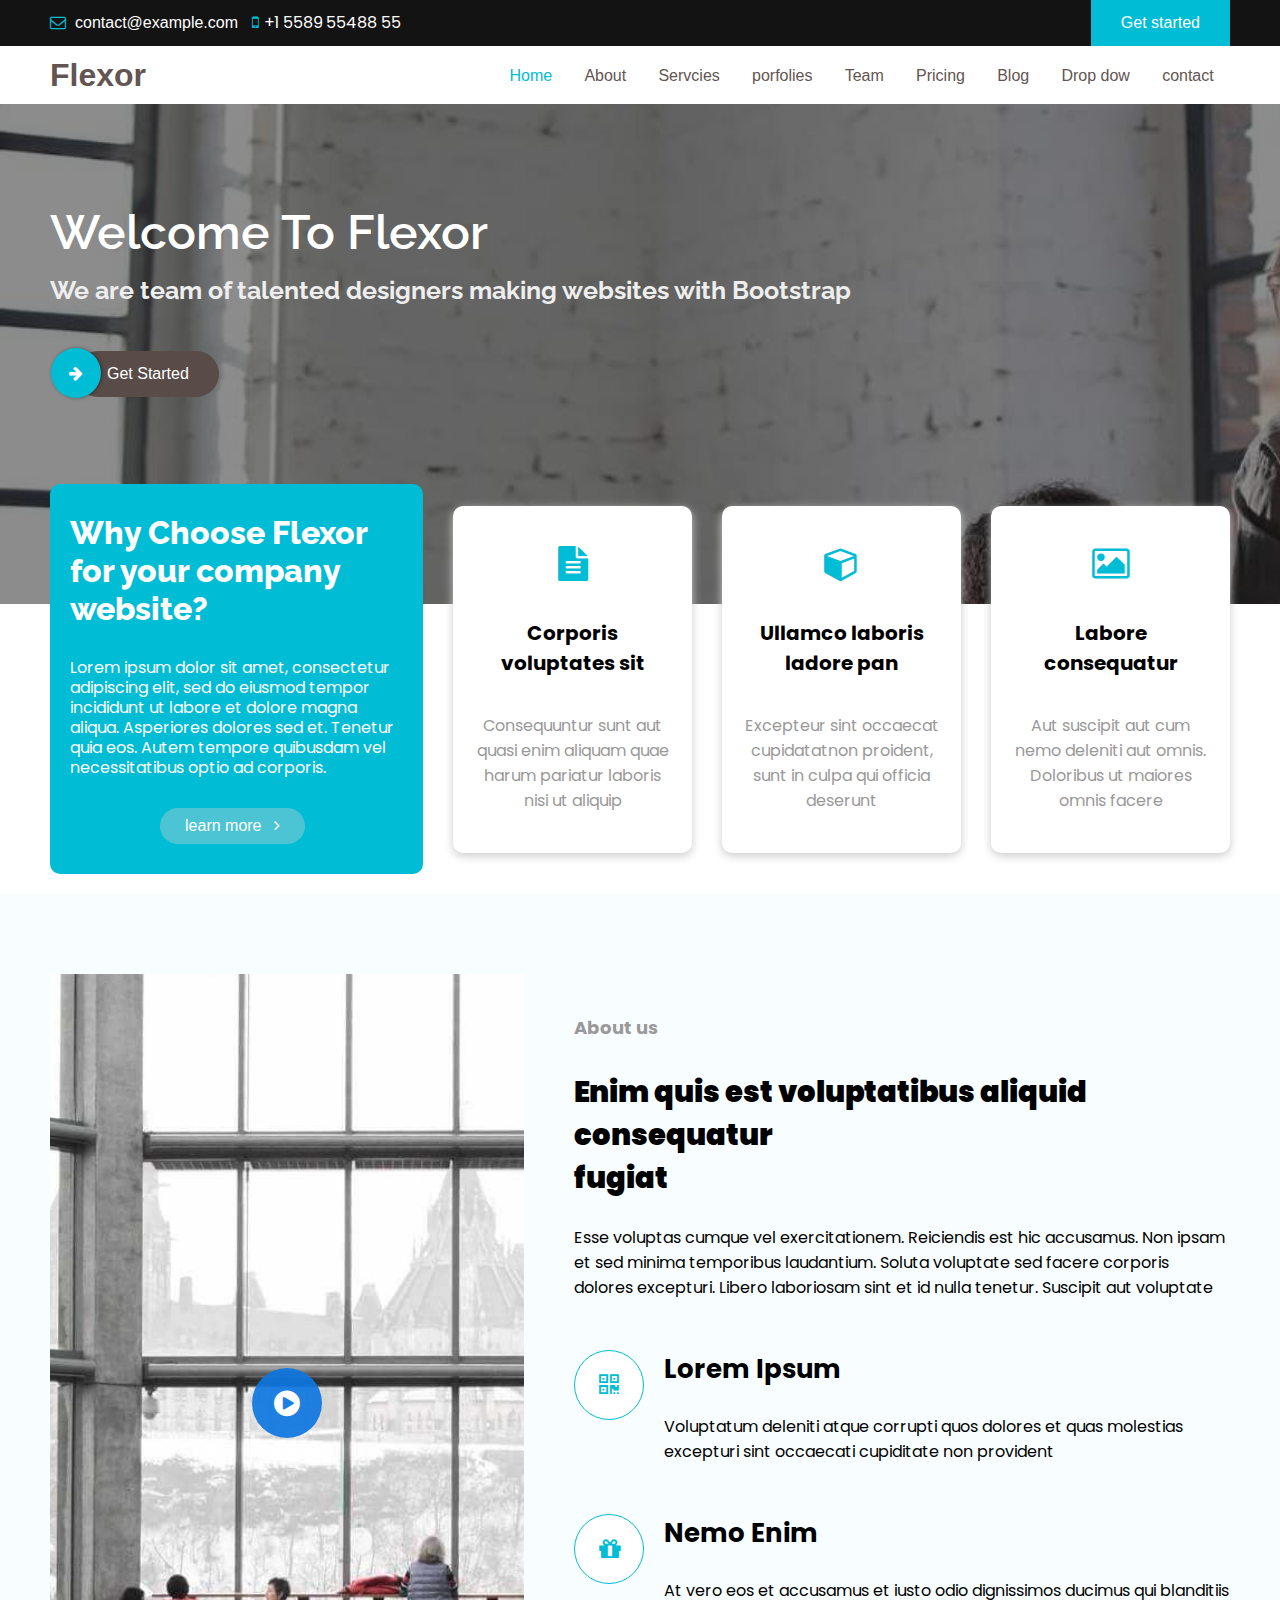
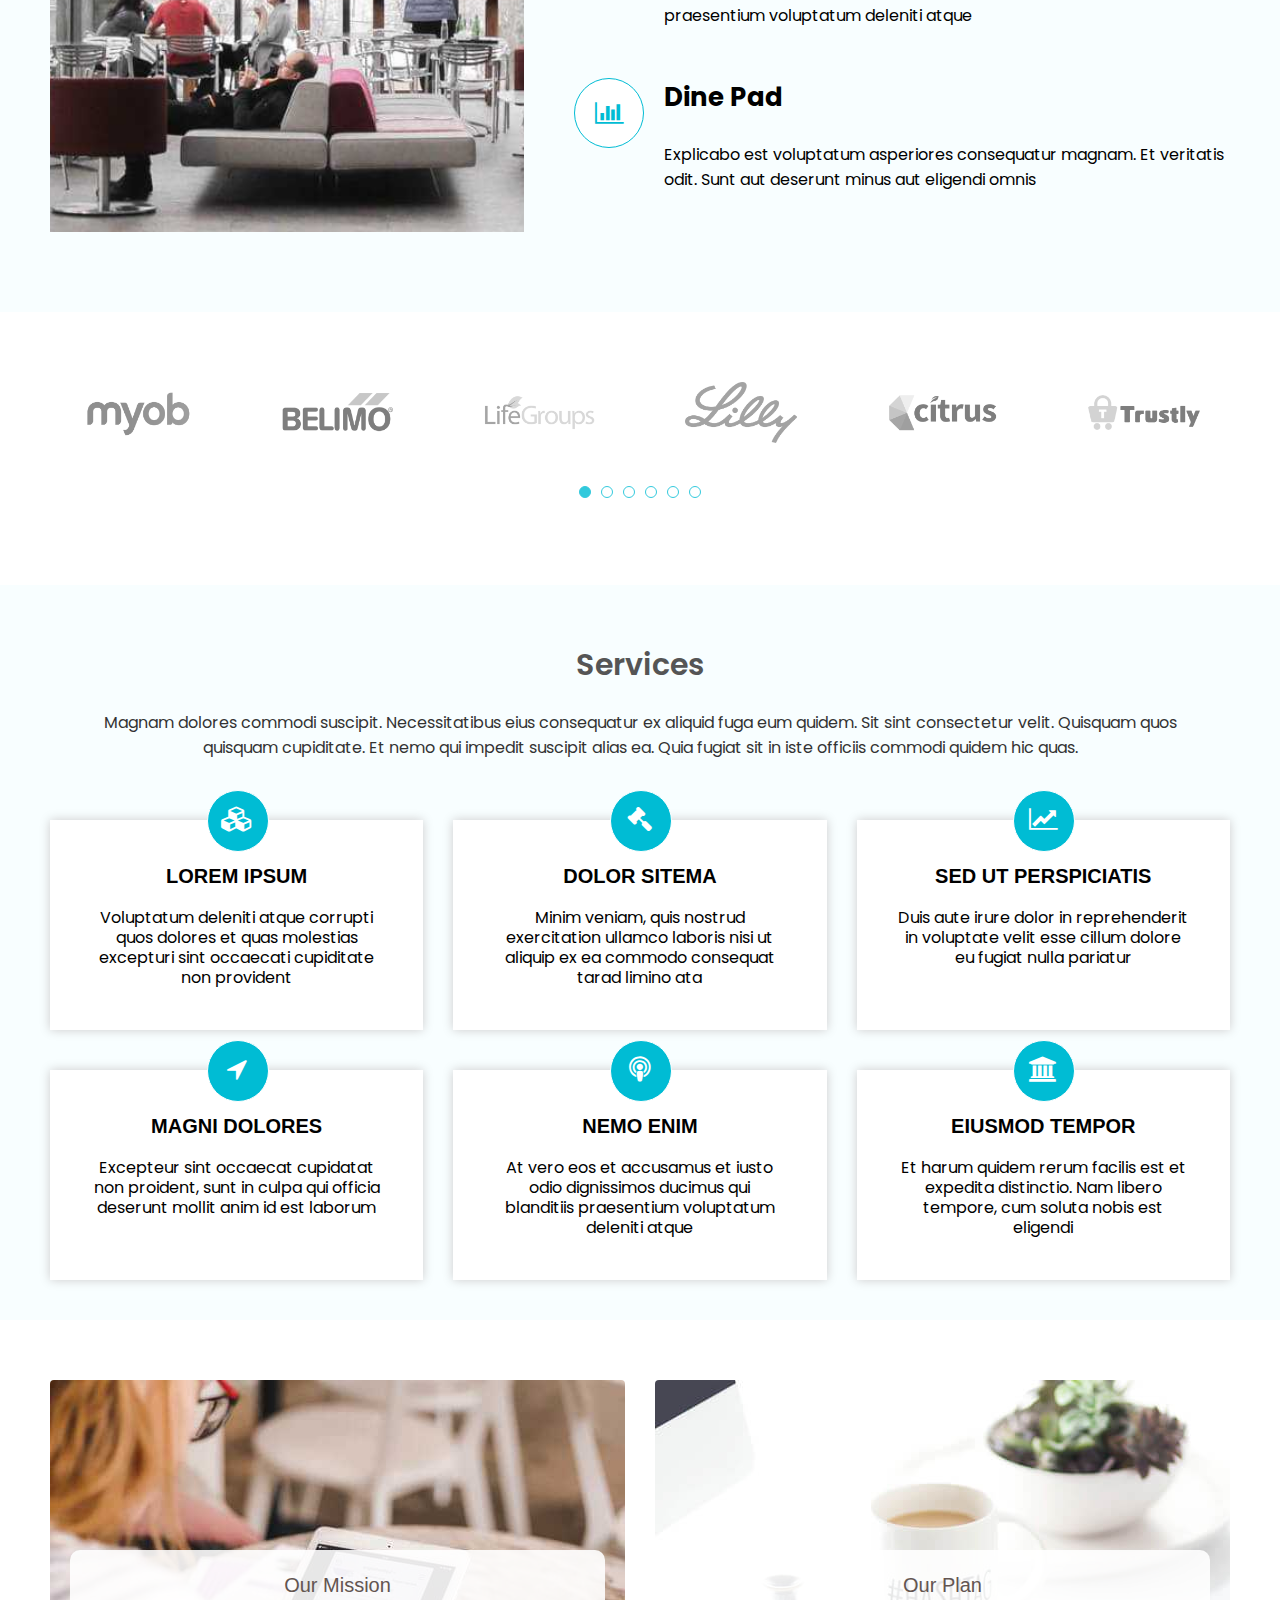
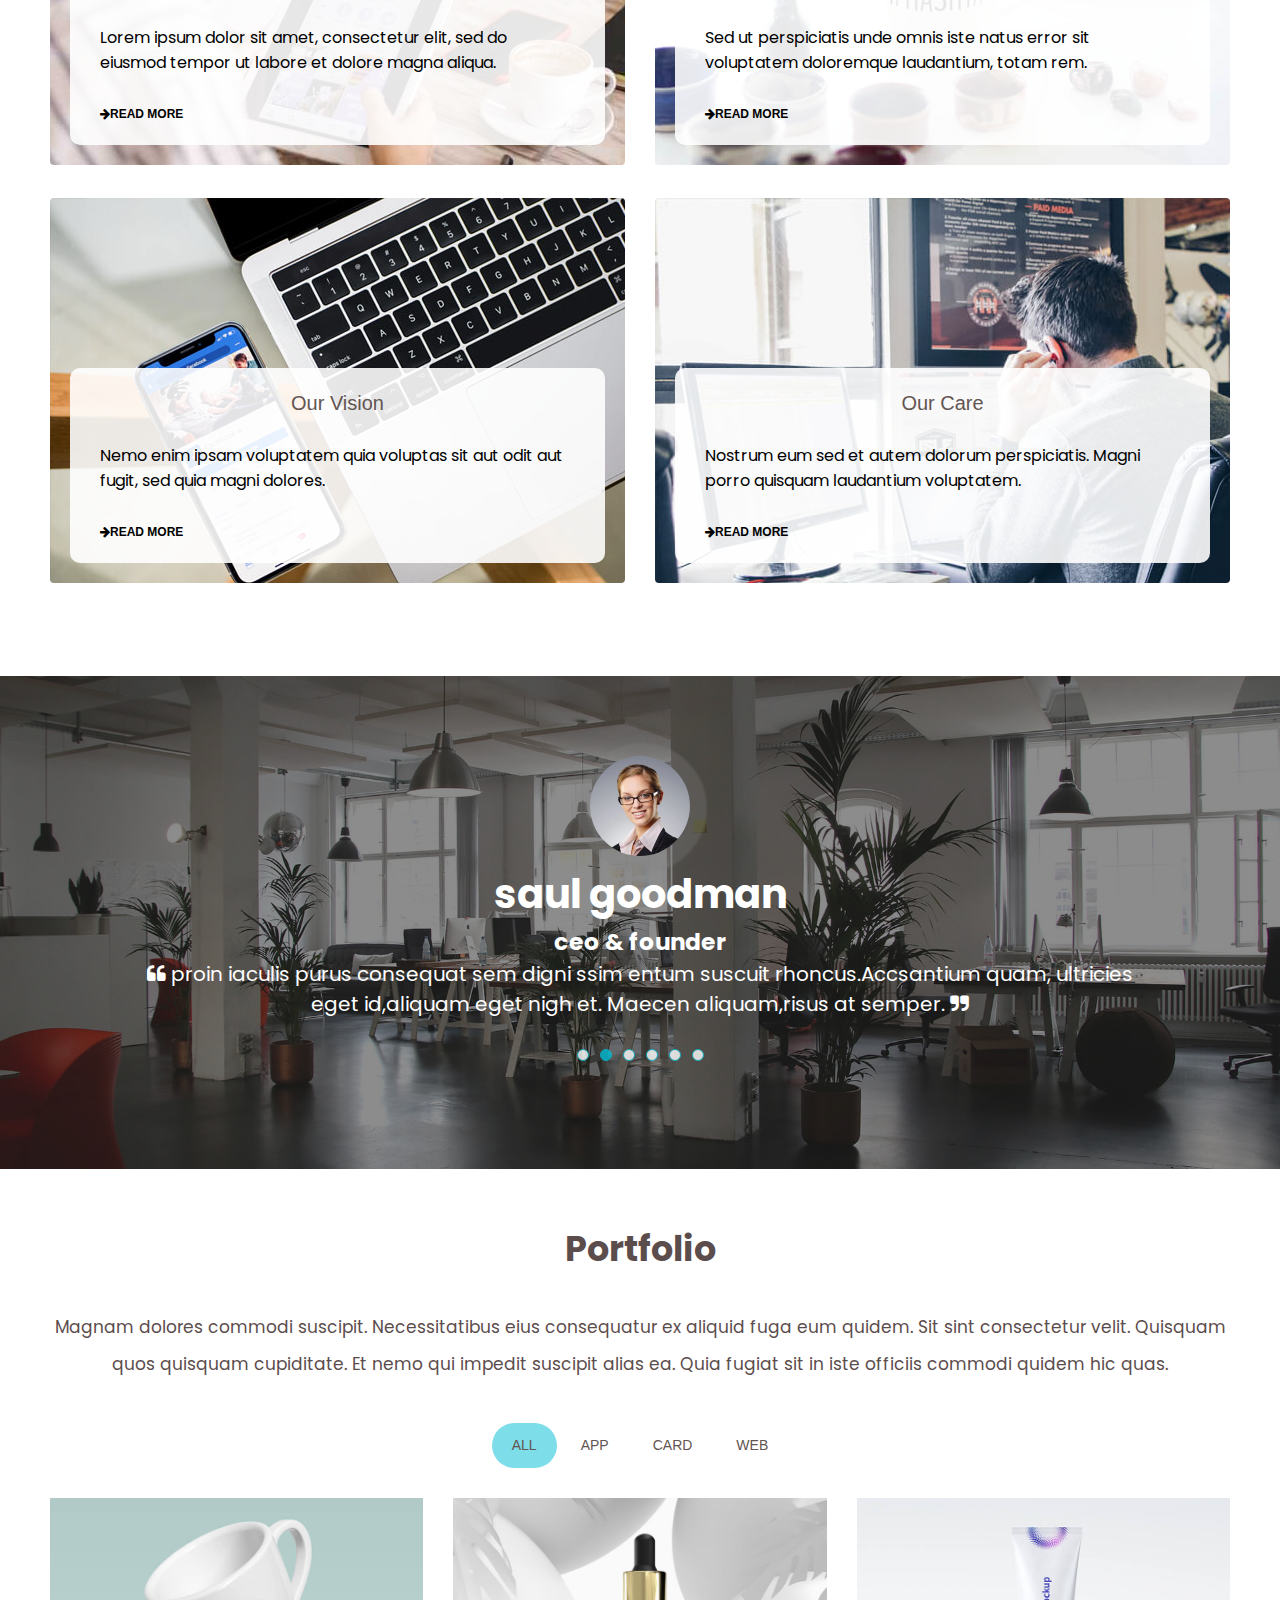
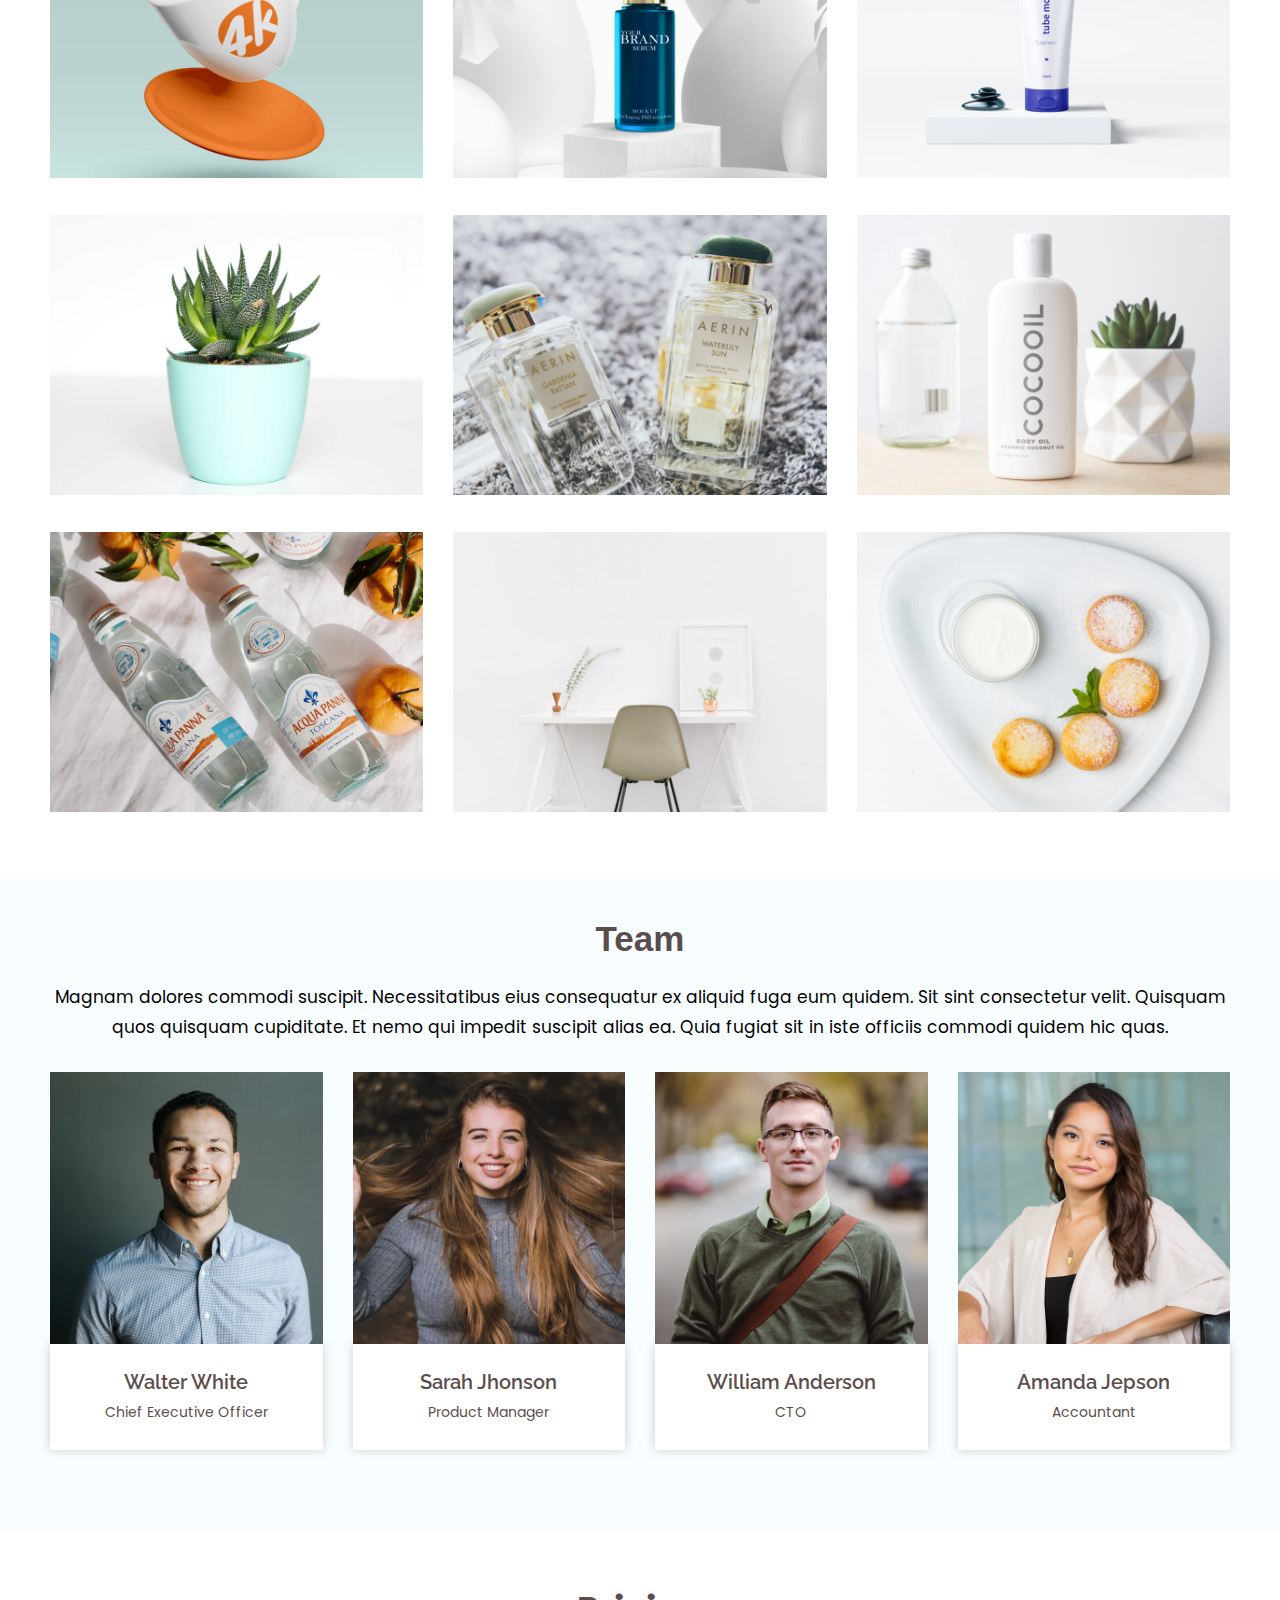
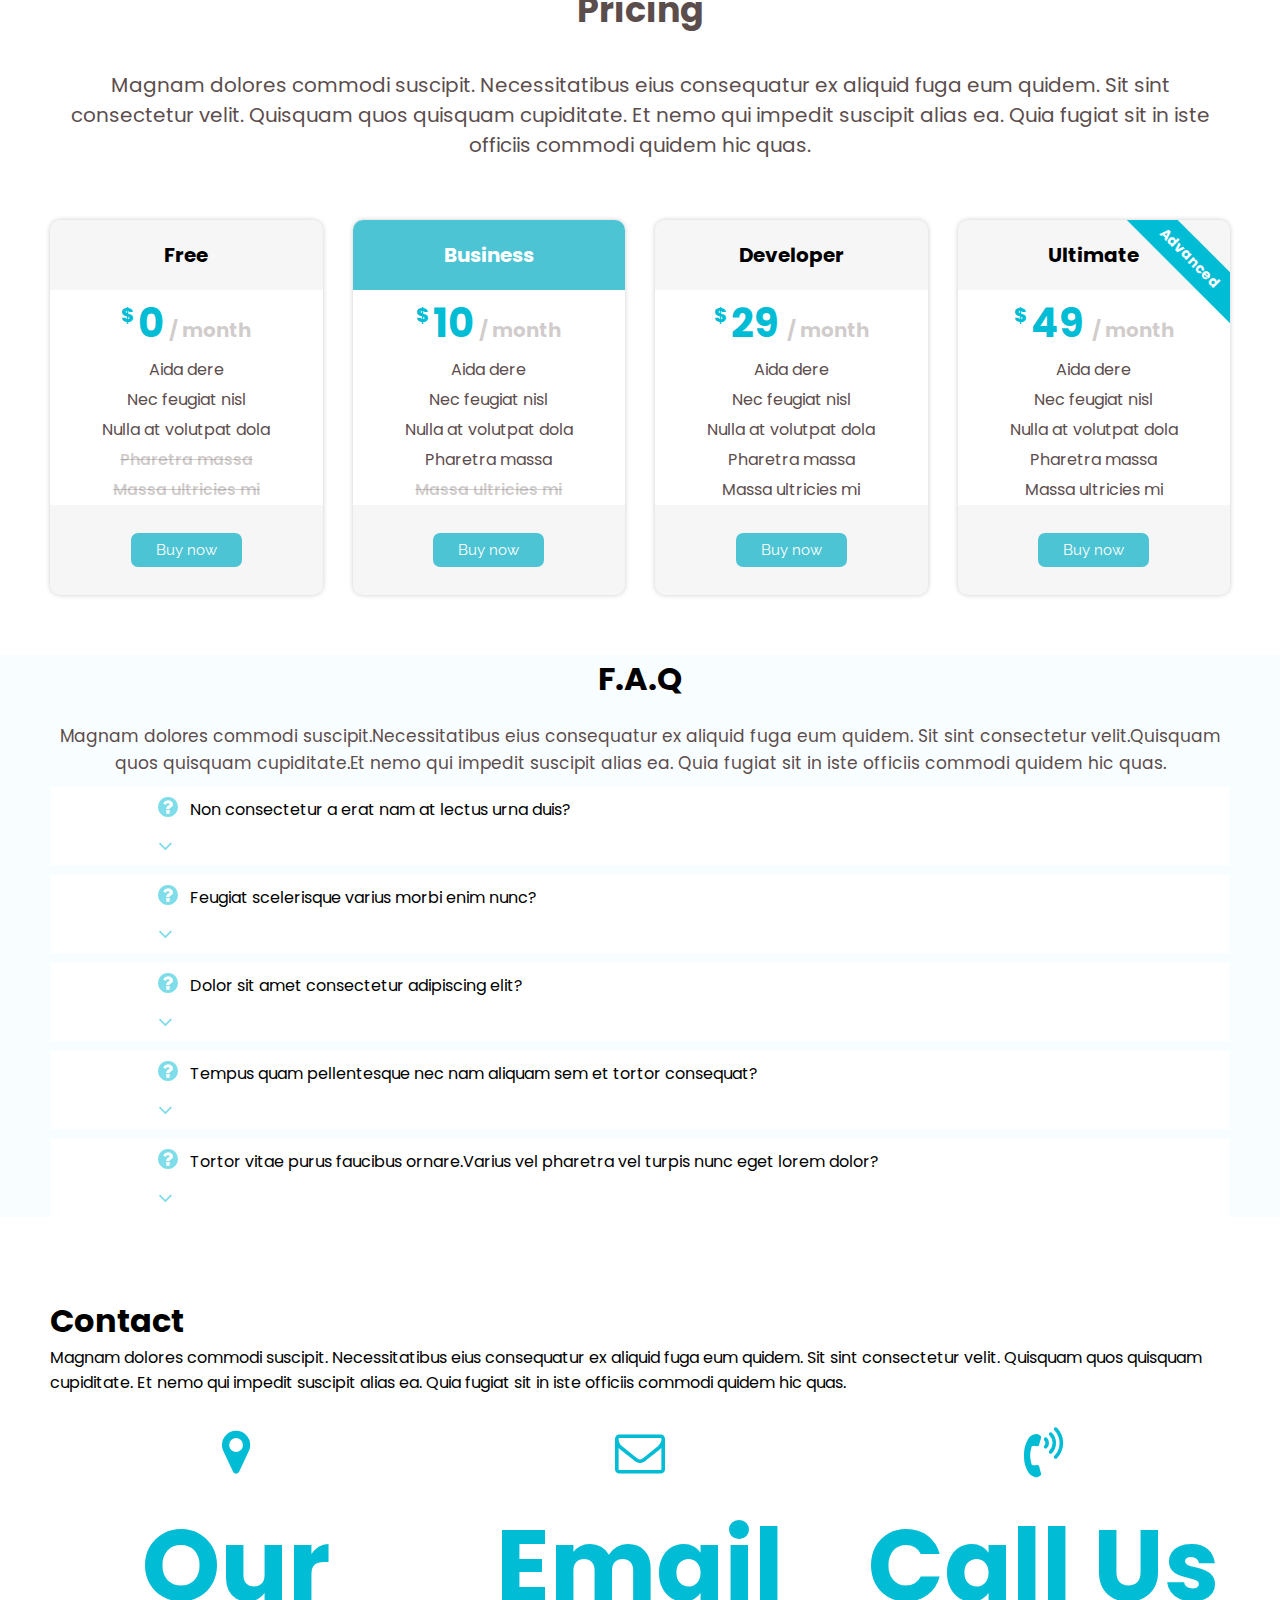
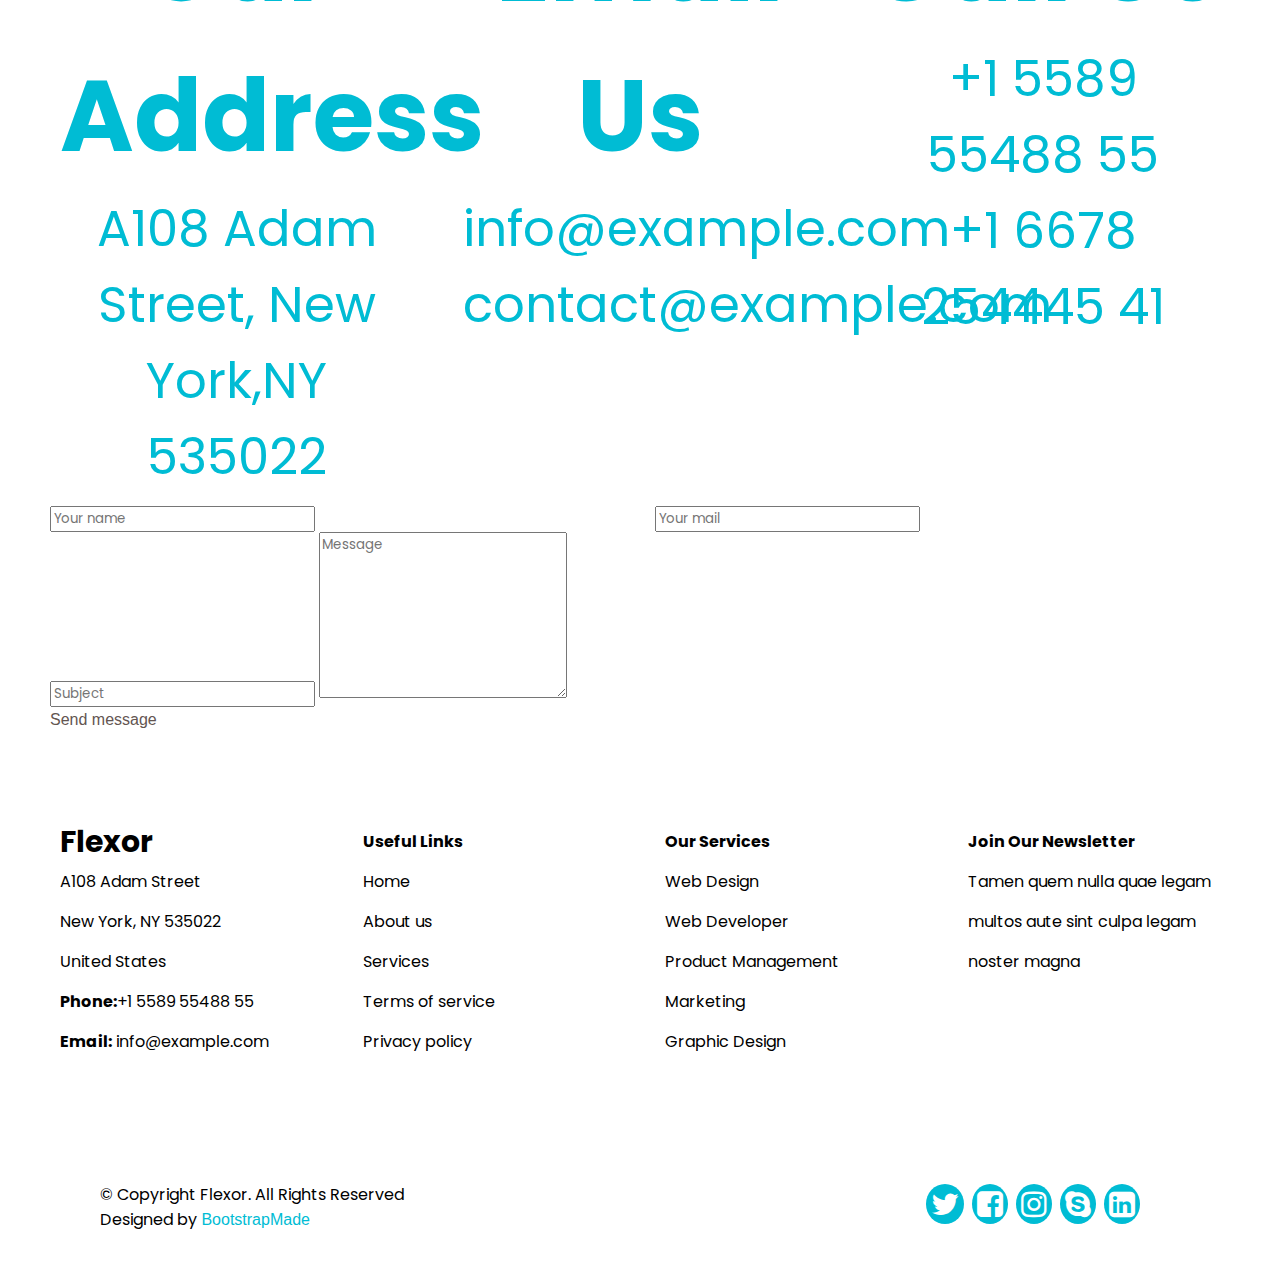
==== commit 86a00900: "Update index.html" ====
--- a/index.html
+++ b/index.html
@@ -709,92 +709,122 @@
 	  </div>
 	  </section>
      <!---price end--->
-      <!---para start--->
+	 
+	 <!---para start--->
       <section class="para">
      <div class="container">
 	 <div class="content6">
-	 <h2> F.A.Q </h2>
-	 <p> Magnam dolores commodi suscipit. Necessitatibus eius consequatur ex aliquid fuga eum quidem. Sit sint consectetur velit. Quisquam quos quisquam cupiditate. Et nemo qui impedit suscipit alias ea.
-	 Quia fugiat sit in iste officiis commodi quidem hic quas.</p>
+	 <h1>F.A.Q</h1>
+<p>Magnam dolores commodi suscipit.Necessitatibus eius consequatur ex aliquid fuga eum quidem.
+Sit sint consectetur velit.Quisquam quos quisquam cupiditate.Et nemo qui impedit suscipit alias ea.
+Quia fugiat sit in iste officiis commodi quidem hic quas.</p>
 	 </div>
 	 <div class="row">
 	 <div class="col-lg-12">
 	<div class="first">
-	<a href="#"><i class="fa fa-question-circle-o" aria-hidden="true"></i> Non consectetur a erat nam at lectus urna duis? </a><i class="fa fa-angle-down" aria-hidden="true"></i>
+	<i class="fa fa-question-circle" aria-hidden="true"></i>
+	Non consectetur a erat nam at lectus urna duis?<div class="tt"><i class="fa fa-angle-down" aria-hidden="true"></i></div>
 	</div>
 	</div>
 	  <div class="col-lg-12">
 	<div class="first">
-	<a href="#"><i class="fa fa-question-circle-o" aria-hidden="true"></i> Feugiat scelerisque varius morbi enim nunc? </a><i class="fa fa-angle-down" aria-hidden="true"></i>
+	<i class="fa fa-question-circle" aria-hidden="true"></i>
+	Feugiat scelerisque varius morbi enim nunc?<div class="tt"><i class="fa fa-angle-down" aria-hidden="true"></i></div>
 	</div>
 	</div>
 	 <div class="col-lg-12">
 	<div class="first">
-	<a href="#"><i class="fa fa-question-circle-o" aria-hidden="true"></i> Dolor sit amet consectetur adipiscing elit? </a><i class="fa fa-angle-down" aria-hidden="true"></i>
+	<i class="fa fa-question-circle" aria-hidden="true"></i>
+	Dolor sit amet consectetur adipiscing elit?<div class="tt"><i class="fa fa-angle-down" aria-hidden="true"></i></div>
 	</div>
 	</div>
 	 <div class="col-lg-12">
 	<div class="first">
-	<a href="#"><i class="fa fa-question-circle-o" aria-hidden="true"></i> Tempus quam pellentesque nec nam aliquam sem et tortor consequat? </a><i class="fa fa-angle-down" aria-hidden="true"></i>
+	<i class="fa fa-question-circle" aria-hidden="true"></i>
+	Tempus quam pellentesque nec nam aliquam sem et tortor consequat?<div class="tt"><i class="fa fa-angle-down" aria-hidden="true"></i></div>
 	</div>
 	</div>
 	 <div class="col-lg-12">
-	<div class="first">
-	<a href="#"><i class="fa fa-question-circle-o" aria-hidden="true"></i> Tortor vitae purus faucibus ornare. Varius vel pharetra vel turpis nunc eget lorem dolor? </a><i class="fa fa-angle-down" aria-hidden="true"></i>
+	<div class="first"><i class="fa fa-question-circle" aria-hidden="true"></i>
+Tortor vitae purus faucibus ornare.Varius vel pharetra vel turpis nunc eget lorem dolor?<div class="tt"><i class="fa fa-angle-down" aria-hidden="true"></i></div>
 	</div>
 	</div>
 	 </div>
 	 </div>
      </section>
 	 <!---para end--->
-	 <!---contact start--->
+	  
+	  <!---contact start--->
 	 <section class="contact">
 	 <div class="container">
-	 <div class="content7">
-	    <h1>Contact</h1>
-		<p>Magnam dolores commodi suscipit. Necessitatibus eius consequatur ex aliquid fuga eum quidem. Sit sint consectetur velit. Quisquam quos quisquam cupiditate. Et nemo qui impedit suscipit alias ea. Quia fugiat sit in iste officiis commodi quidem hic quas.</p>
+	 <div class="sec-title">
+	 <h1> Contact </h1>
+	 <p> Magnam dolores commodi suscipit. Necessitatibus eius consequatur ex aliquid fuga eum quidem. Sit sint consectetur velit. Quisquam quos quisquam cupiditate. Et nemo qui impedit suscipit alias ea. 
+	    Quia fugiat sit in iste officiis commodi quidem hic quas.</p>
 	 </div>
-	 <div class="container1">
+	 <div class="table">
 	 <div class="row">
 	 <div class="col-lg-4">
 	  <div class="address">
-	    <i class="fa fa-map-marker" aria-hidden="true"></i>
-	  </div>
-	  <div class="address1">
-	  <h1>Our Address</h1>
-		<p>A108 Adam Street,<br>
-		New York, NY 535022</p>
+	       <i class="fa fa-map-marker" aria-hidden="true"></i>
+	        <h1> Our Address </h1>
+			<p> A108 Adam Street,
+			  New York,NY 535022 </p>
 	  </div>
 	  </div>
 	  <div class="col-lg-4">
 	  <div class="address">
-	  <i class="fa fa-envelope-o" aria-hidden="true"></i>
-	  </div>
-	  <div class="address1">
-	  <h1>Email Us</h1>
-	  <p>info@example.<br>
-	  comcontact@example.com</p>
+	       <i class="fa fa-envelope-o" aria-hidden="true"></i>
+		 
+	        <h1> Email Us </h1>
+			<p> info@example.com<br>
+			 contact@example.com </p>
 	  </div>
 	  </div>
 	  <div class="col-lg-4">
 	  <div class="address">
-	  <i class="fa fa-volume-control-phone" aria-hidden="true"></i>
-	  </div>
-	  <div class="address1">
-	  <h1>Call Us</h1>
-	  <p>+1 5589 55488 55<br>
-      +1 6678 254445 41</p>
-	  </div>
-	  </div>
-	 <div class="col-lg-12">
-	  <div class="no">
-	  </div>
-	  </div>
+	      <i class="fa fa-volume-control-phone" aria-hidden="true"></i>
+	        <h1> Call Us </h1>
+			<p> +1 5589 55488 55 <br>
+			  +1 6678 254445 41 </p>
+	  </div>
+	  </div>
+	  </div>
+
+	  <div class="col-lg-12">
+	 <div class="form-content">
+	  <div class="row">
+	  <div class="col-lg-6">
+	  <div class="form">
+	  <input type="text" placeholder="Your name" >
+	  </div>
+	  </div>
+	  <div class="col-lg-6">
+	  <div class="form">
+	   <input type="text" placeholder="Your mail">
+	   </div>
+	   </div>
+	   	  <div class="col-lg-12">
+	   <div class="form">
+	   <input type="type" placeholder="Subject" >
+	    <textarea type="typing" placeholder="Message" rows="8" ></textarea>
+	   </div>
+	   </div> 
+	    <div class="form-btn">
+	  <a href="#"> Send message </a>
+	  </div>
+	   </div>
+	   </div>
+	  </div>
+	 
 	 </div>
 	 </div>
-	 
 	 </section>
 	 <!---contact end--->
+	 
+	
+     
+	 
 	 <!---footer start --->
 	  <section class="footer">
 	 <div class="container">
--- a/task.css
+++ b/task.css
@@ -22,15 +22,10 @@
 	   flex-wrap:wrap;
 	   margin-right:-15px;
 	   margin-left:-15px;
-   }.row1{
-	   display:flex;
-	   flex-wrap:wrap;
-	   margin-right:-15px;
-	   margin-left:-15px;
    }
    .row> *{
 	   width: 100%;
-	   padding: 15px;
+	   padding:0px 15px;
    }
    .col-lg-1{
 	   width:8.33%;
@@ -273,6 +268,7 @@
    }
    .choose-items > p{
 	   color: #999;
+	   
    }
    .why-choose > h1{
     font-size: 32px;
@@ -299,8 +295,11 @@
    .why-choose > p{
 	   margin-bottom: 30px;
 	   text-align: left;
-   }
-   
+	   line-height:20px;
+   }
+   .why-choose > i:hover{
+	  background:white;
+   }
   /*=====about style====*/
   .abt-section{
 	  padding:80px 0;
@@ -487,6 +486,7 @@
 	}
 	.service-items p{
 		font-size: 16px;
+		line-height:20px;
 	}
   /*===service end===*/
   
@@ -496,63 +496,37 @@
 	  margin-bottom: 60px;
 	  margin-top: 60px;
 	   }
+	 .pic1{
+		 background-image: url('img/values-1.jpg');
+	 }
+  .pic2{
+	  background-image: url('img/values-2.jpg');
+  }
+  .pic3{
+	  background-image: url('img/values-3.jpg');
+  }
+  .pic4{
+	  background-image: url('img/values-4.jpg');
+  }
   .box{
-	  background-color:white;
-	  padding:20px 20px;
-	  padding-top:170px;
-	  background-image: url('img/values-1.jpg');
-	  border-radius: 4px;
-  }
-  .box1{
-	  background-color:white;
-	  padding:20px 20px;
-	  padding-top:170px;
-	  background-image: url('img/values-2.jpg');
-	  border-radius: 4px;
-  }
-  .box2{
-	  background-color:white;
-	  padding:20px 20px;
-	  padding-top:170px;
-	  background-image: url('img/values-3.jpg');
-	  border-radius: 4px;
-  }
-  .box3{
-	  background-color:white;
-	  padding:20px 20px;
-	  padding-top:170px;
-	  background-image: url('img/values-4.jpg');
-	  border-radius: 4px;
-  }
-  
+	  background-color: white;
+    padding: 20px 20px;
+    padding-top: 170px;
+    border-radius: 4px;
+    margin-bottom: 33px;
+  }
   .small{
 	  background-color: #ffffffe3;
 	  padding: 20px 30px;
 	  border-radius: 10px;
   }
-  .small1{
-	  background-color: #ffffffe3;
-	  padding: 20px 30px;
-	  border-radius: 10px;
-  }
-  .small2{
-	  background-color: #ffffffe3;
-	  padding: 20px 30px;
-	  border-radius: 10px;
-  }
-  .small3{
-	  background-color: #ffffffe3;
-	  padding: 20px 30px;
-	  border-radius: 10px;
-  }
-  
-  .small >h4,.small1 > h4,.small2 > h4,.small3 > h4{
+  .small >h4{
 	  text-align: center;
 	  font-weight: 100;
 	  color:black;
 	  font-size:20px;
   }
-  .small >a,.small1 >a,.small2>a,.small3>a{
+  .small >a{
 	  font-size:12px;
 	  font-weight: 600;
 	  color:black;
@@ -561,30 +535,9 @@
 	  background:var(--primary-color);
 	  color:white;
 	}
-	  .big .box1:hover .small1{
-	  background:var(--primary-color);
-	  color:white;
-	}
-	  .big .box2:hover .small2 {
-	  background:var(--primary-color);
-	  color:white;
-	}
-	  .big .box3:hover .small3 {
-	  background:var(--primary-color);
-	  color:white;
-    }
-	 .big .box:hover a{
-	  color:white;
-	}
-	.big .box1:hover a{
-	  color:white;
-	}
-	.big .box2:hover a{
-	  color:white;
-	}
-	.big .box3:hover a{
-	  color:white;
-	}
+	 .big .box:hover .small >h4>a,.big .box:hover .small >a{
+		color: white; 
+	 }
 	
   /*====background end===*/
   
@@ -720,6 +673,7 @@
 		padding-top:23px;
 		 font-size:17px;
 	  text-align:center;
+	  line-height:30px;
 	}
 	.maker{
 		position:relative;
@@ -832,6 +786,7 @@
    }
    .money .business h3{
 	    background-color:#4dc4d3;
+		color:white;
    }
    .money p del{
 	   color:#5c4d4d47;
@@ -861,6 +816,7 @@
 	   overflow:hidden;
 	    margin:0 auto;
        transform:translate(96px, -50px)rotate(45deg);
+	   color:white;
    }
    .buy-order{
 	   height:0px;
@@ -896,7 +852,8 @@
    .first a{
 	    text-decoration:none;
 		color:#000;
-		line-height:2px;
+		line-height:10px;
+		padding:20px;
 		
    }
    .first .fa{
@@ -915,6 +872,7 @@
    /*===contact start===*/
    .contact{
 	    background-color:white;
+		padding:20px;
    }
    .content7{
 	    background-color:white;
@@ -930,6 +888,13 @@
 		font-size:50px;
 		color:#00bcd4;
    }
+   .content7 > h1{
+	   font-size:20px;
+   }
+    .content7 > p{
+		padding:20px;
+	   line-height:30px;
+   }
    
    
    
@@ -956,6 +921,9 @@
    .base > h1{
 	   font-size:30px;
    }
+   .base > p:hover{
+	   color:var(--primary-color);
+   }
    
    /*===footer end===*/
    
@@ -982,4 +950,4 @@
    }
 
    
-   /*===finish end===*/+   /*===finish end===*/
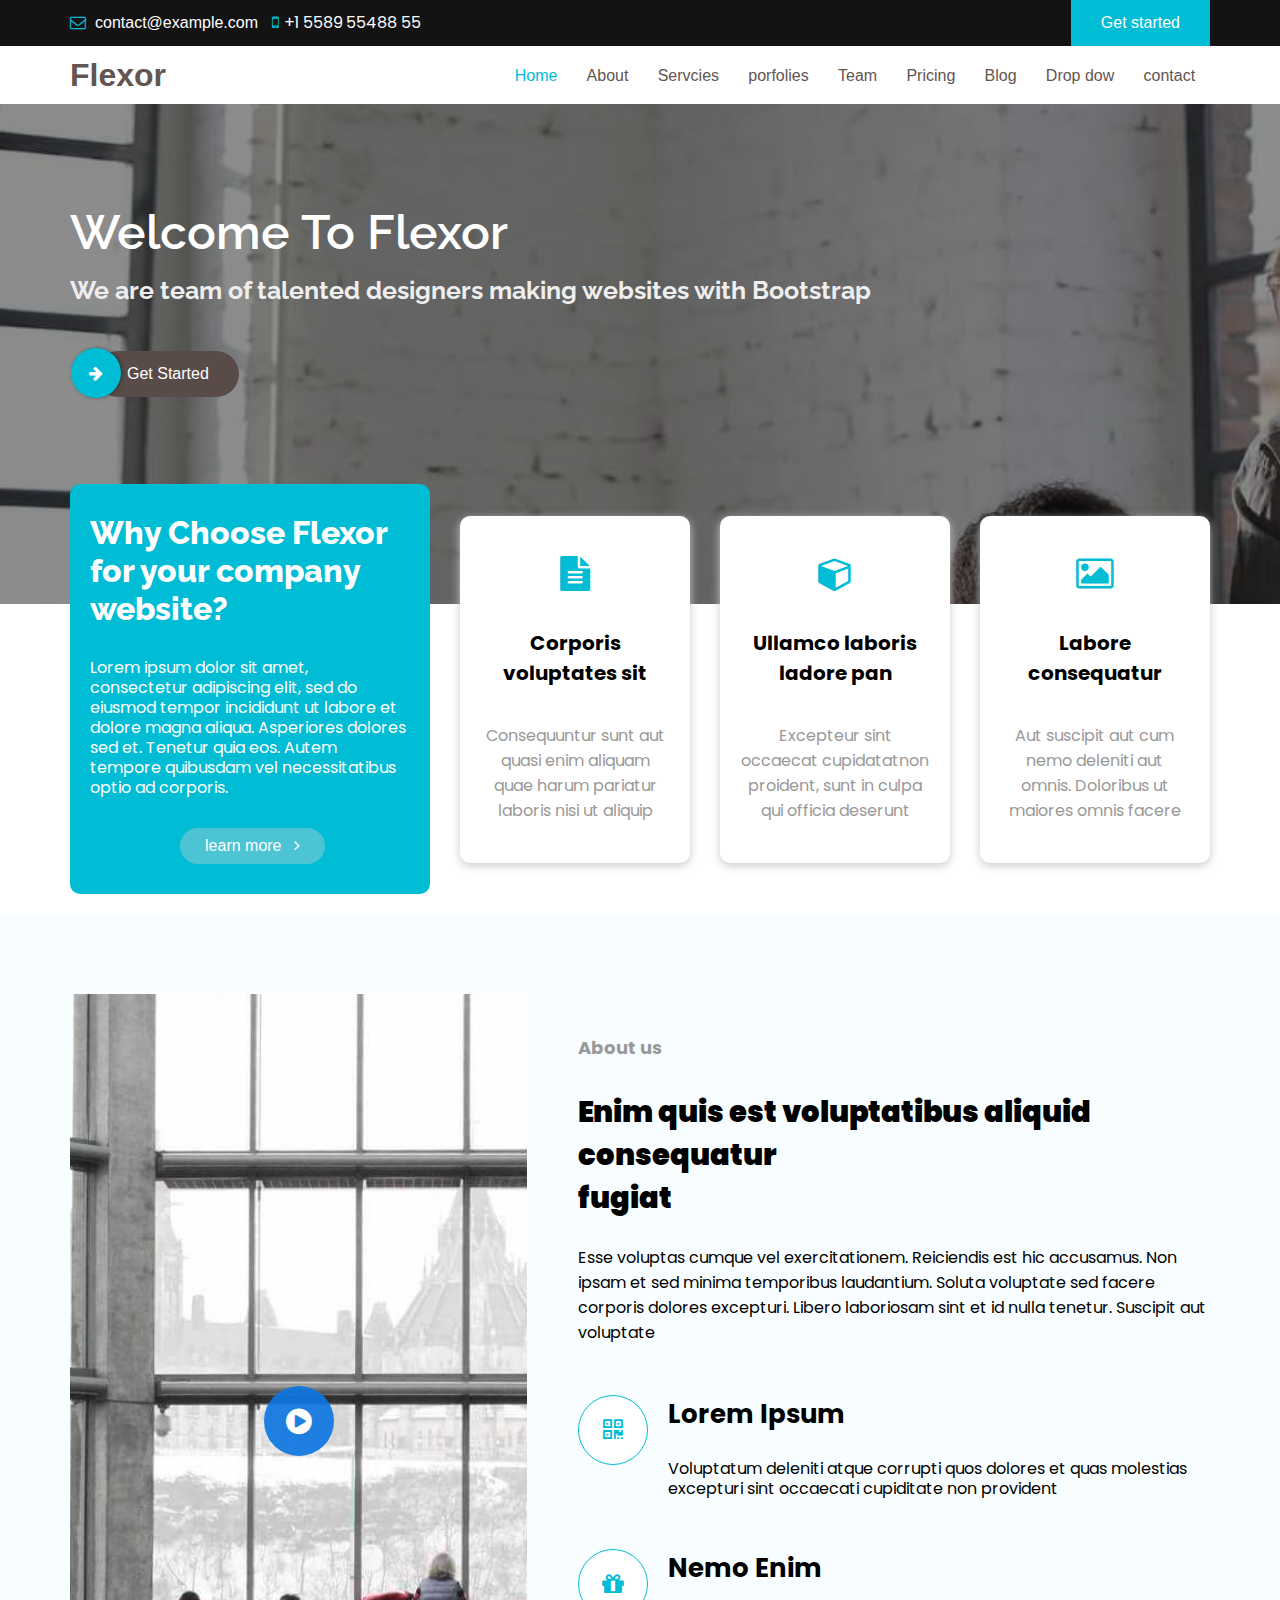
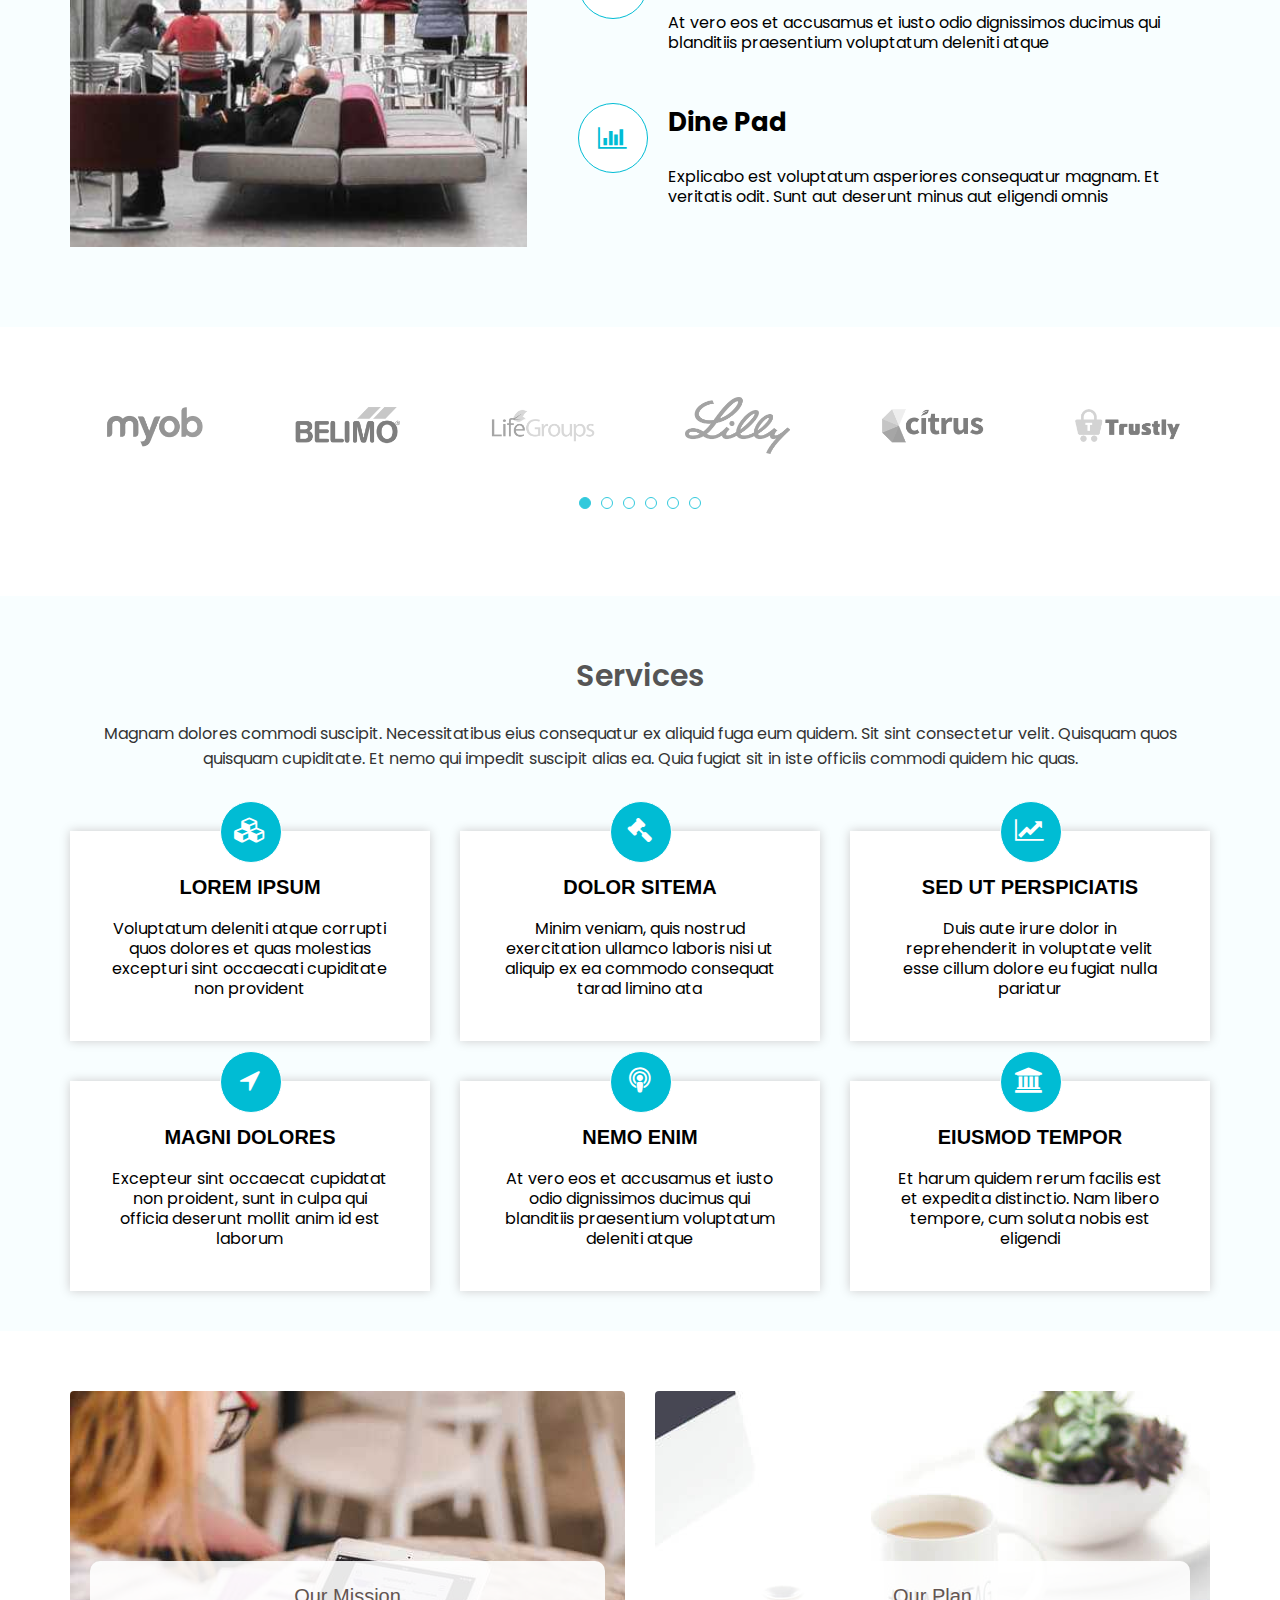
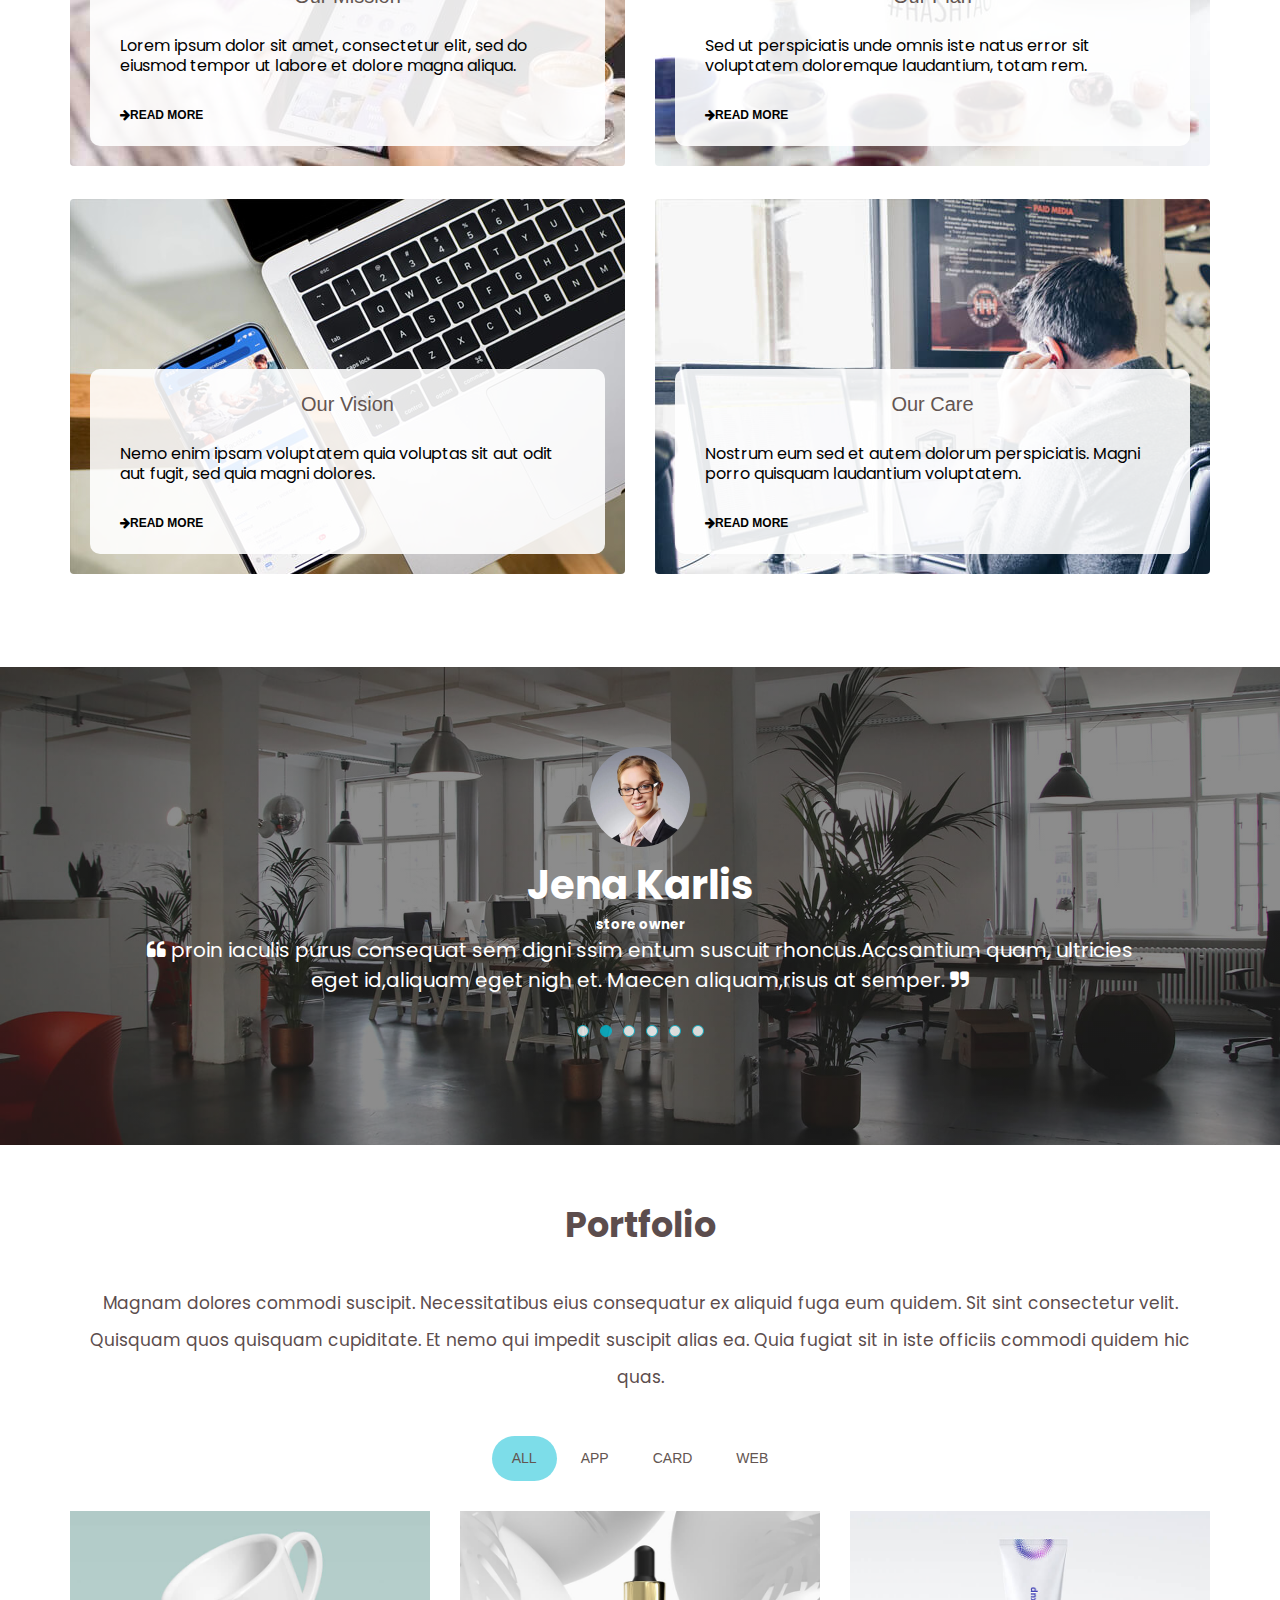
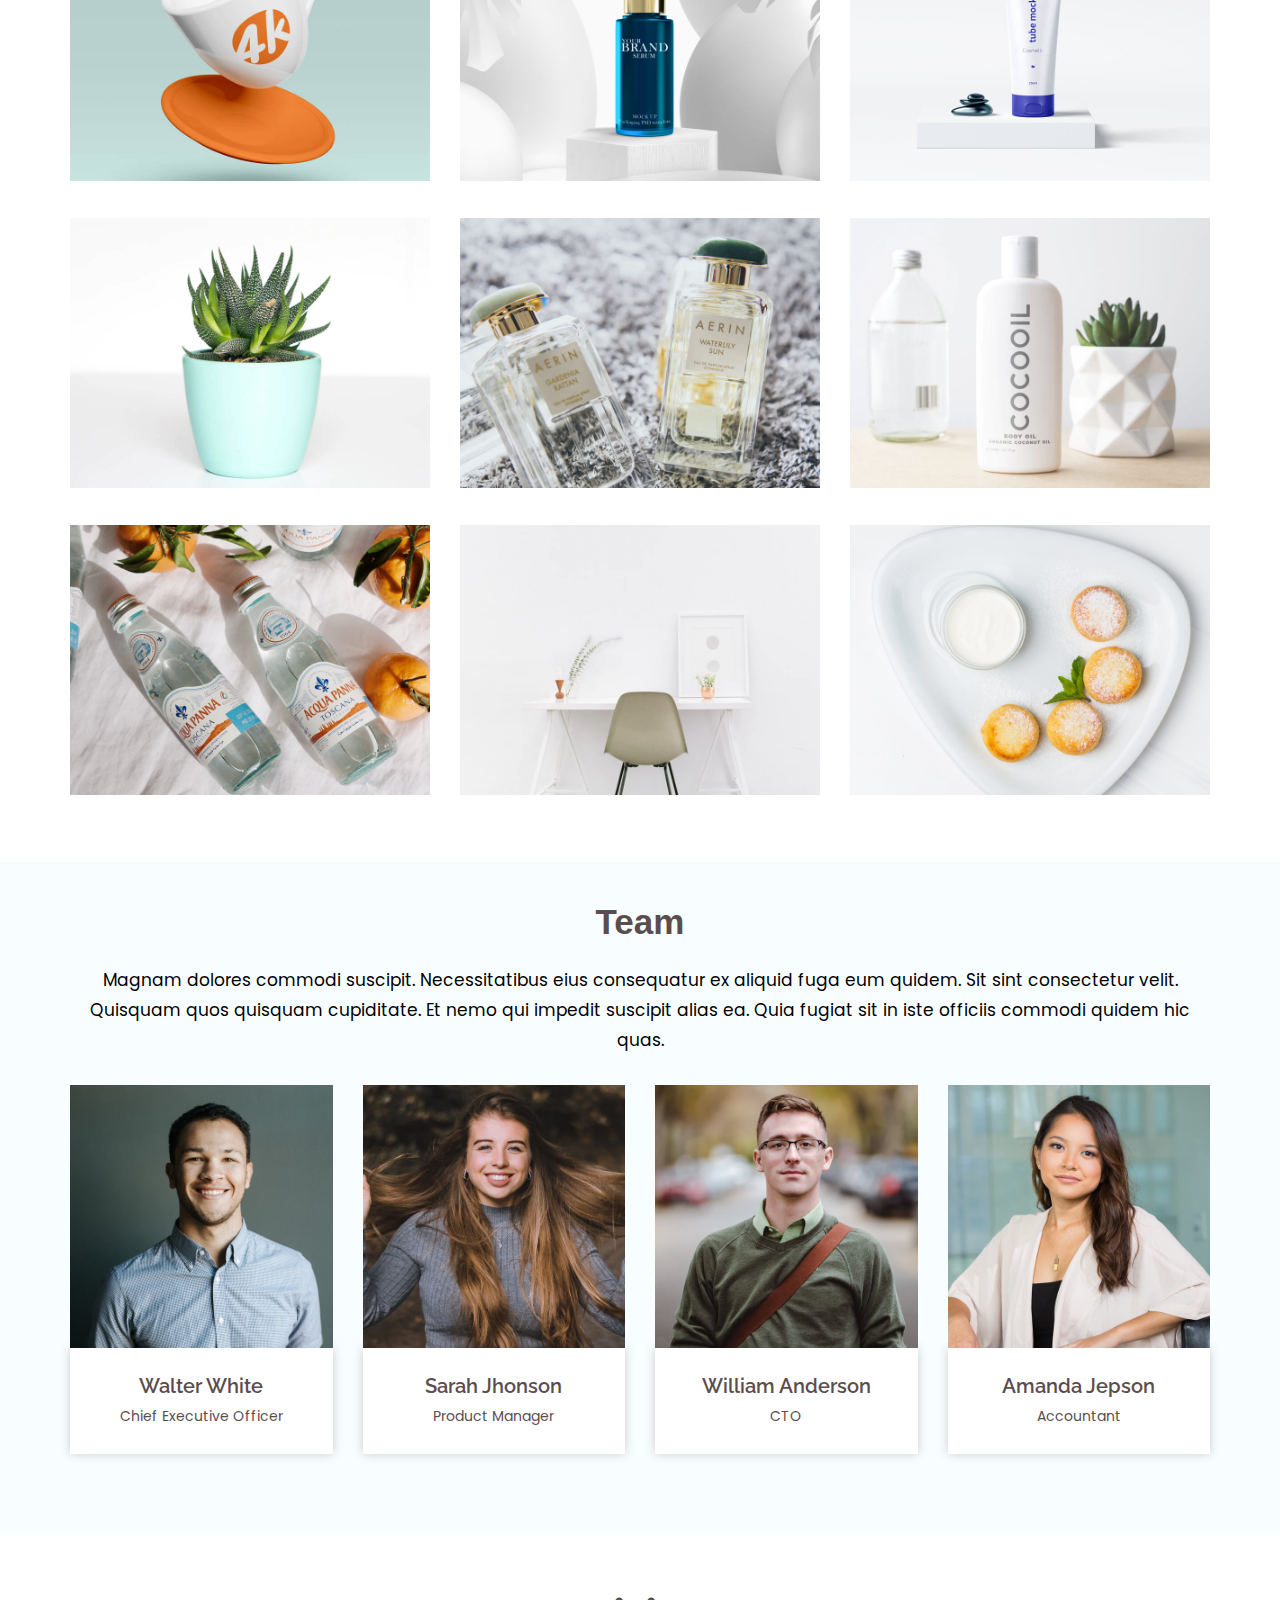
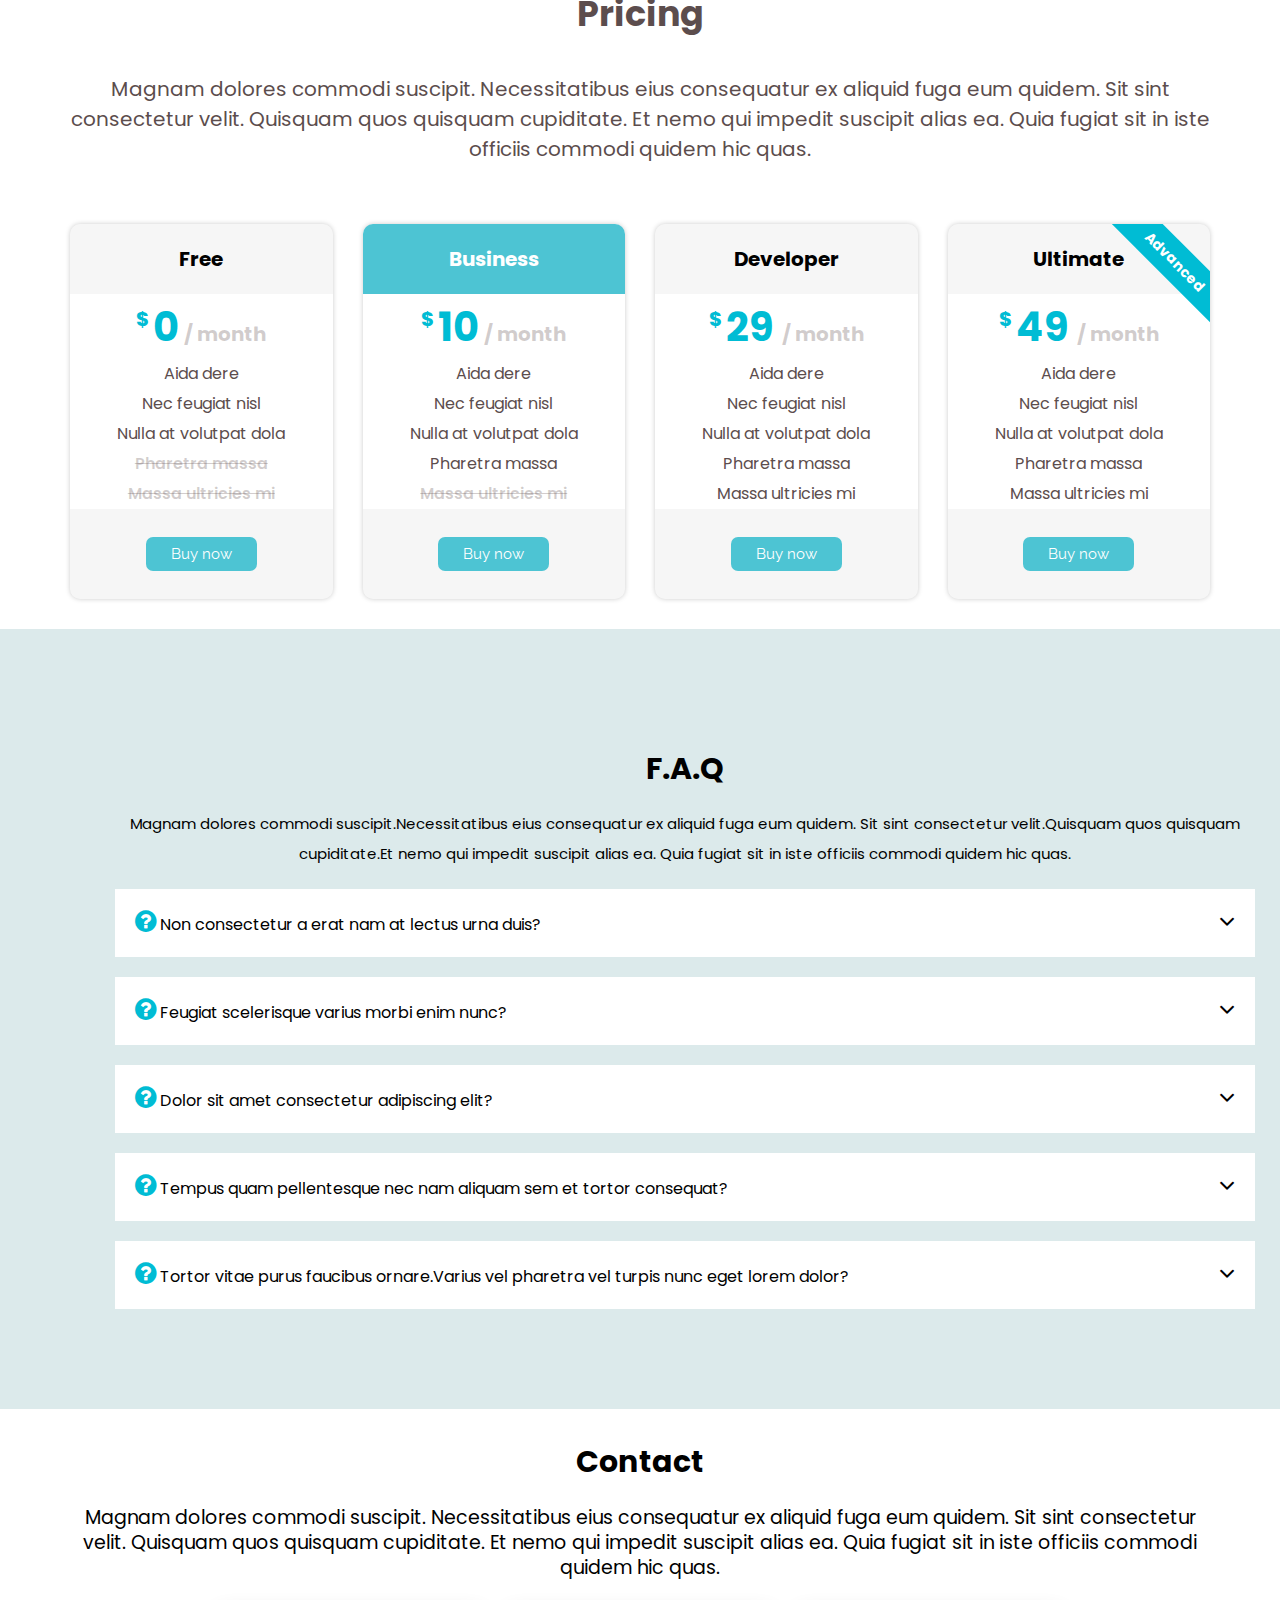
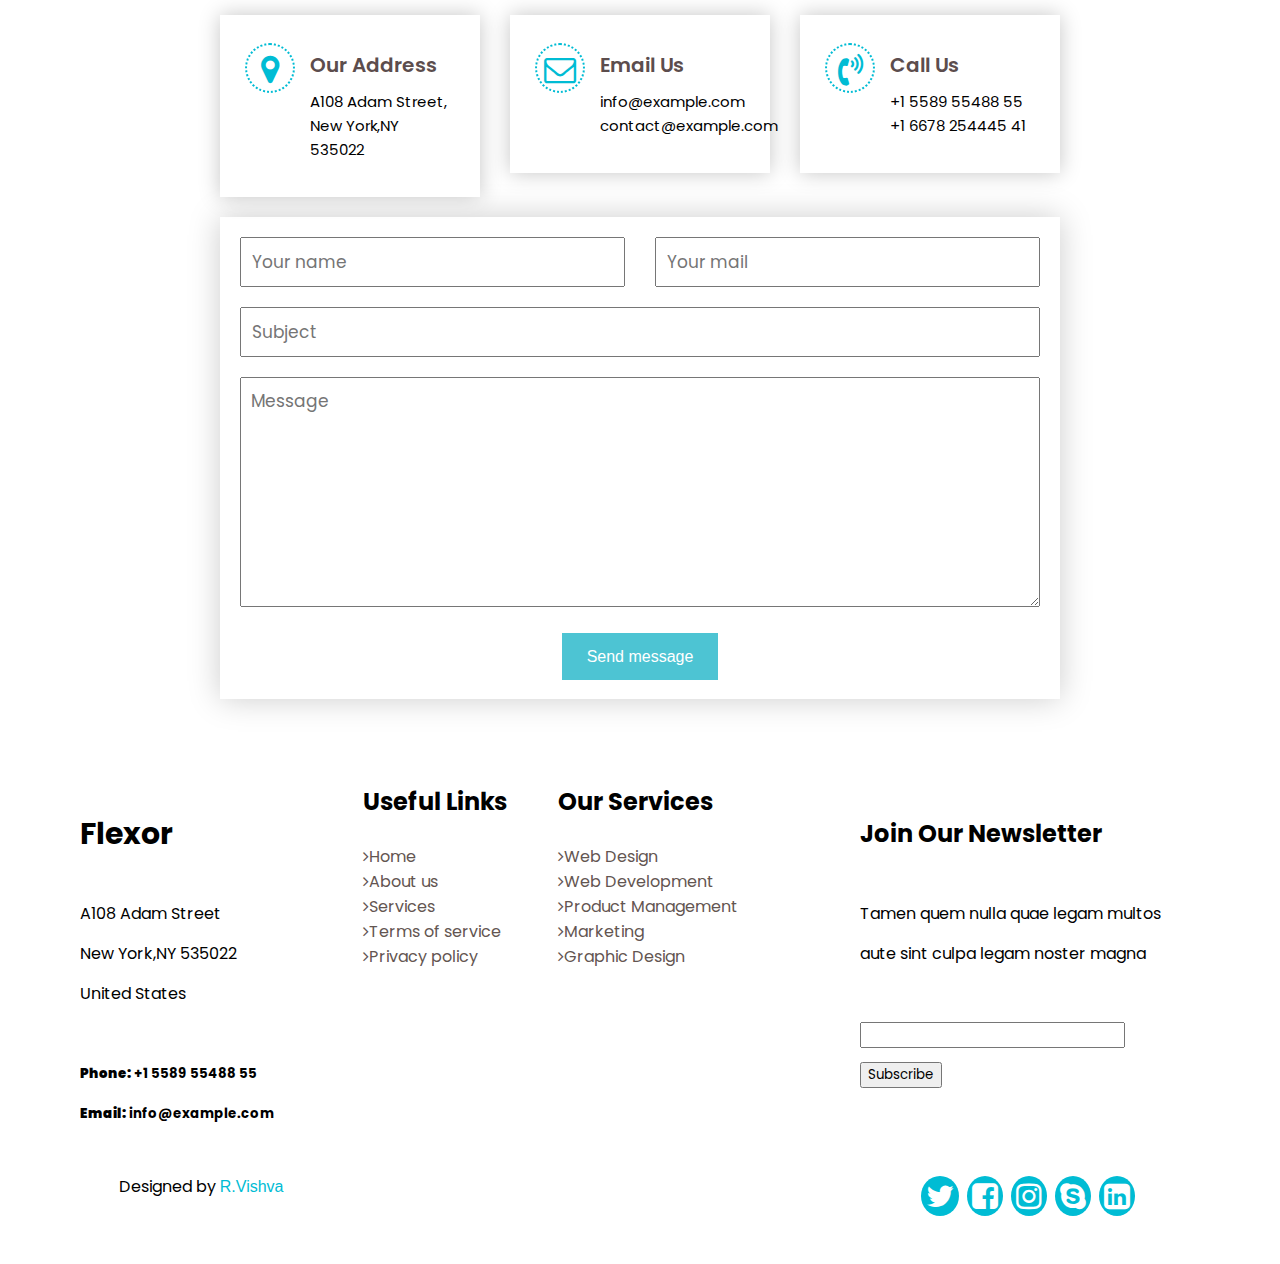
==== commit f8ece77d: "Update index.html" ====
--- a/index.html
+++ b/index.html
@@ -147,7 +147,7 @@
 				</div>
 			</div> 
 		</section>
-		 <!---my choose section--->
+		 <!---about section--->
 		<section class="abt-section">
 			<div class="container">
 				<div class="row">
@@ -202,7 +202,7 @@
 				</div>
 			</div>
 		</section>
-		 <!---about section--->
+		 <!---about end--->
 	   <!----customer section--->
 	   <section class="customer">
 			<div class="container">
@@ -376,8 +376,8 @@
 		<section class="swipe">
 			<div class="content2">
 				<img src="img/values-6.jpg"width="100px"height="auto">
-				<h1>saul goodman</h1>
-				<h3>ceo & founder </h3>
+				<h1>Jena Karlis</h1>
+				<h6>store owner </h6>
 				<p><i class="fa fa-quote-left" aria-hidden="true"></i>  proin iaculis purus consequat sem digni ssim entum suscuit rhoncus.Accsantium quam, ultricies </p>
 				<p>eget id,aliquam eget nigh et. Maecen aliquam,risus at semper.  <i class="fa fa-quote-right" aria-hidden="true"></i></p>
 			<div class="circle"> 
@@ -796,18 +796,18 @@
 	  <div class="row">
 	  <div class="col-lg-6">
 	  <div class="form">
-	  <input type="text" placeholder="Your name" >
+	  <input type="text" placeholder="Your name" class="form1">
 	  </div>
 	  </div>
 	  <div class="col-lg-6">
 	  <div class="form">
-	   <input type="text" placeholder="Your mail">
+	   <input type="text" placeholder="Your mail" class="form1">
 	   </div>
 	   </div>
 	   	  <div class="col-lg-12">
 	   <div class="form">
-	   <input type="type" placeholder="Subject" >
-	    <textarea type="typing" placeholder="Message" rows="8" ></textarea>
+	   <input type="type" placeholder="Subject" class="form1" >
+	    <textarea type="typing" placeholder="Message" rows="8"  class="form1"></textarea>
 	   </div>
 	   </div> 
 	    <div class="form-btn">
@@ -827,49 +827,62 @@
 	 
 	 <!---footer start --->
 	  <section class="footer">
-	 <div class="container">
-	 <div class="row">
-	 <div class="col-lg-3">
-	  <div class="base">
-	    <h1>Flexor</h1>
-		<p>A108 Adam Street</p>
-		<p>New York, NY 535022</p>
-		<p>United States</p>
-		<p><b>Phone:</b>+1 5589 55488 55</p>
-		<p><b>Email:</b> info@example.com</p>
-	  </div>
-	  </div>
-	  <div class="col-lg-3">
-	  <div class="base">
-	  <h4>Useful Links</h4>
-	   <p>Home</p>
-	   <p>About us</p>
-	   <p>Services</p>
-	   <p>Terms of service</p>
-	   <p>Privacy policy</p>
-	   
-	  </div>
-	  </div>
-	  <div class="col-lg-3">
-	  <div class="base">
-	    <h4>Our Services</h4>
-	   <p>Web Design</p>
-	   <p>Web Developer</p>
-	   <p>Product Management</p>
-	   <p>Marketing</p>
-	   <p>Graphic Design</p>
-	   
-	  </div>
-	  </div>
-	  <div class="col-lg-3">
-	  <div class="base">
-	    <h4>Join Our Newsletter</h4>
-		<p>Tamen quem nulla quae legam multos aute sint culpa legam noster magna</p>
-	  </div>
-	  </div>
-	   </div>
-	 </div>
-	  </section>
+	    <div class="container">
+			<div class="row">
+				<div class="col-lg-3">
+					<div class="base">
+					  <h1>Flexor</h1>
+					  <br>
+						<p>A108 Adam Street<br>
+						New York,NY 
+						535022<br> United 
+						States</p>
+						<br>
+						<h5><b>Phone:</b> +1 5589 55488 55</h5>
+						<h5><b>Email:</b> info@example.com</h5>
+					</div>
+				</div>
+				<div class="col-lg-2">
+					<div class="base1">
+					  <h2>Useful Links</h2>
+					  <br>
+					   <a href="#" class="base1">
+						<p><i class="fa fa-angle-right" aria-hidden="true"></i>Home</p>
+						<p><i class="fa fa-angle-right" aria-hidden="true"></i>About us</p>
+						<p><i class="fa fa-angle-right" aria-hidden="true"></i>Services</p>
+						<p><i class="fa fa-angle-right" aria-hidden="true"></i>Terms of service</p>
+						<p><i class="fa fa-angle-right" aria-hidden="true"></i>Privacy policy</p></a>
+					</div>
+				</div>
+				<div class="col-lg-3">
+					<div class="base1">
+					    <h2>Our Services</h2>
+						<br>
+					    <a href="#" class="base1">
+						<p><i class="fa fa-angle-right" aria-hidden="true"></i>Web Design</p>
+						<p><i class="fa fa-angle-right" aria-hidden="true"></i>Web Development</p>
+						<p><i class="fa fa-angle-right" aria-hidden="true"></i>Product Management</p>
+						<p><i class="fa fa-angle-right" aria-hidden="true"></i>Marketing</p>
+						<p><i class="fa fa-angle-right" aria-hidden="true"></i>Graphic Design</p></a>
+					</div>
+				</div>
+				<div class="col-lg-4">
+					<div class="base">
+						<h2>Join Our Newsletter</h2>
+						<br>
+						<p>Tamen quem nulla quae legam multos aute sint culpa legam noster magna</p>
+						<br>
+						<div class="out-side">
+							<form class="subscribe">
+									<input type="email"name=""class="form-controal1">
+									<button type="submit" class="sub">Subscribe</button>
+							</form>
+                        </div>
+					</div>
+				</div>
+			</div>
+	    </div>
+    </section>
 	 <!---footer end--->
 	 
 	 <!---finish start--->
@@ -878,8 +891,7 @@
 		<div class="row justify-content-between">
 			<div class="col-lg-6">
 				<div class="finish-01">
-					<p>© Copyright Flexor. All Rights Reserved</p>
-					<p>Designed by <a href="#">BootstrapMade</a></p>
+					<p>Designed by <a href="#">R.Vishva</a></p>
 				</div>
 			</div>
 			
--- a/task.css
+++ b/task.css
@@ -13,7 +13,7 @@
 	 ---white: #fff;
  }
 .container{
-	  width:1210px;
+	  width:1170px;
 	  margin:0 auto;
 	  padding:0 15px;
    }
@@ -297,8 +297,9 @@
 	   text-align: left;
 	   line-height:20px;
    }
-   .why-choose > i:hover{
+   .why-choose > a:hover{
 	  background:white;
+	  color:#00bcd4;
    }
   /*=====about style====*/
   .abt-section{
@@ -320,7 +321,7 @@
 	  color: black;
   }
   .abt-content > p{
-	  
+	  line-height:25px;
   }
   .abt-list{
 	  display: flex;
@@ -351,6 +352,9 @@
 	  margin-bottom: 25px;
 	  color:black;
 	  font-size: 26px;
+  }
+  .abt-text > p{
+	  line-height:20px;
   }
   .abt-img{
 	  display: flex;
@@ -530,6 +534,9 @@
 	  font-size:12px;
 	  font-weight: 600;
 	  color:black;
+  }
+  .small >p{
+	  line-height:20px;
   }
 	  .big .box:hover .small{
 	  background:var(--primary-color);
@@ -823,87 +830,135 @@
    }
    /*===price end===*/
    
-   /*===para start===*/
+  /*===para start===*/
   .para{ 
-      margin:60px 0;
-	  font-family: "Open Sans", sans-serif;
-	   background-color:var(--bg-color);
-  }
-  .content6{
+   padding:100px;
+   background-color:#bdd7d987;
+  }
+  .content6 h1{
 	  text-align:center;
-  }
-  .content6 h2{
-	  margin-bottom:30px;
-	    color:#5c4d4d;
-	   font-size:35px;
-	   
-  }
-   .content6 p{
-	    color:#5c4d4d;
-	   padding-top:20px;
-	   font-size:17px;
-	    line-height:27px;
-   }
+	  font-size:30px;
+      line-height:80px;	  
+  }
+  .content6 p{
+	  text-align:center;
+	  font-size:15px;	  
+	  line-height:30px;
+  }
   .first{
-	  margin-top:10px;
-	  padding-left:100px;
-	  background:white;
-  }
-   .first a{
-	    text-decoration:none;
-		color:#000;
-		line-height:10px;
-		padding:20px;
-		
-   }
-   .first .fa{
-	   padding:8px;
-	   font-size:23px;
-	   color:var(--primary-color);
-	   opacity:0.5;
-   }
-    .first a:hover{
-		color:var(--primary-color);
-		
-	}
-  
+   padding:20px;
+   margin-top:20px;
+   background-color:#fff;
+  }
+  .first i{
+	  color:#00bcd4;
+	  font-size:25px;
+  }
+  .first a{
+	  text-decoration:none;
+	  color:black;
+	  display:flex;
+  }
+  .first:hover{
+	  color:#00bcd4;
+  }
+  .first .tt{
+	  float:right;
+  }
+  .first .tt i{
+	  color:black;
+  }
    /*===para end===*/
-   
+ 
    /*===contact start===*/
    .contact{
-	    background-color:white;
-		padding:20px;
-   }
-   .content7{
-	    background-color:white;
-        text-align:center;
-        margin-top:20px;
-   }
+		 font-family: "Open Sans", sans-serif;
+		 margin:30px 0;
+   }
+   .table{
+	   padding:15px 150px;
+   }
+   .sec-title{
+	   text-align:center;
+   }
+   .sec-title > h1{
+	   font-size:30px;
+	   margin-bottom:20px;
+   }
+   .sec-title > p{
+	   line-height:25px;
+	   margin-bottom:20px;
+	   font-size:19px;
+   }
+  
    .address{
-  
-	    text-align:center;
-        margin-top:10px;
-		text-align:center;
-		padding:10px;
-		font-size:50px;
-		color:#00bcd4;
-   }
-   .content7 > h1{
-	   font-size:20px;
-   }
-    .content7 > p{
-		padding:20px;
-	   line-height:30px;
-   }
-   
-   
-   
-   .no{
-	    background-color:#ff5821;
-   height:500px;
+	   position:relative;
+	   padding:35px 30px;
+      padding-left:90px;
+	  box-shadow:0 0 20px #c6c6c6;
+	  background:#fff;
+	  t
+   }
+	  .address >i{
+		  position:absolute;
+		  top:28px;
+		  left:25px;
+		  font-size:32px;
+		  color:var(--primary-color);
+		  border:dotted 2px var(--primary-color);
+		  width:50px;
+		  height:50px;
+		  border-radius:50%;
+		  text-align:center;
+		  line-height:50px;
+	  } 
+	  .address h1{
+		font-size:20px;
+		color:#5c4d4d;
+		font-weight:600;
+	}
+	  .address p{
+		padding-top:10px;
+		line-height:24px;
+		font-size:15px;
+	}
+	    
+   .form-content{
       margin-top:20px;
+	  padding:20px;
+	   background-color:#fff;
+	  box-shadow:0 0 30px #ccc;
+	  width:100%;
+	  
+   }
+   
+   .form input{
+	   width:100%;
+	  margin-bottom:20px;
+	  padding:10px;
+	  font-size:17px;
+   }
+    .form textarea{
+		 width:100%;
+		  padding:10px 10px;
+	     font-size:17px;
+	     margin-bottom:20px;
+	}
+   .form-btn{
+	   text-align:center;
+	   margin:10px 0;
+   }
+      .form-btn a{
+	  color:#fff;
+	  text-decoration:none;
+	  background-color:#4dc4d3;
+	  padding:15px 25px;
+	  }
+	  .form-btn a:hover{
+		  background-color: var(--primary-color);
    }
    /*===contact end===*/
+   
    
    /*===footer start===*/
    .footer{
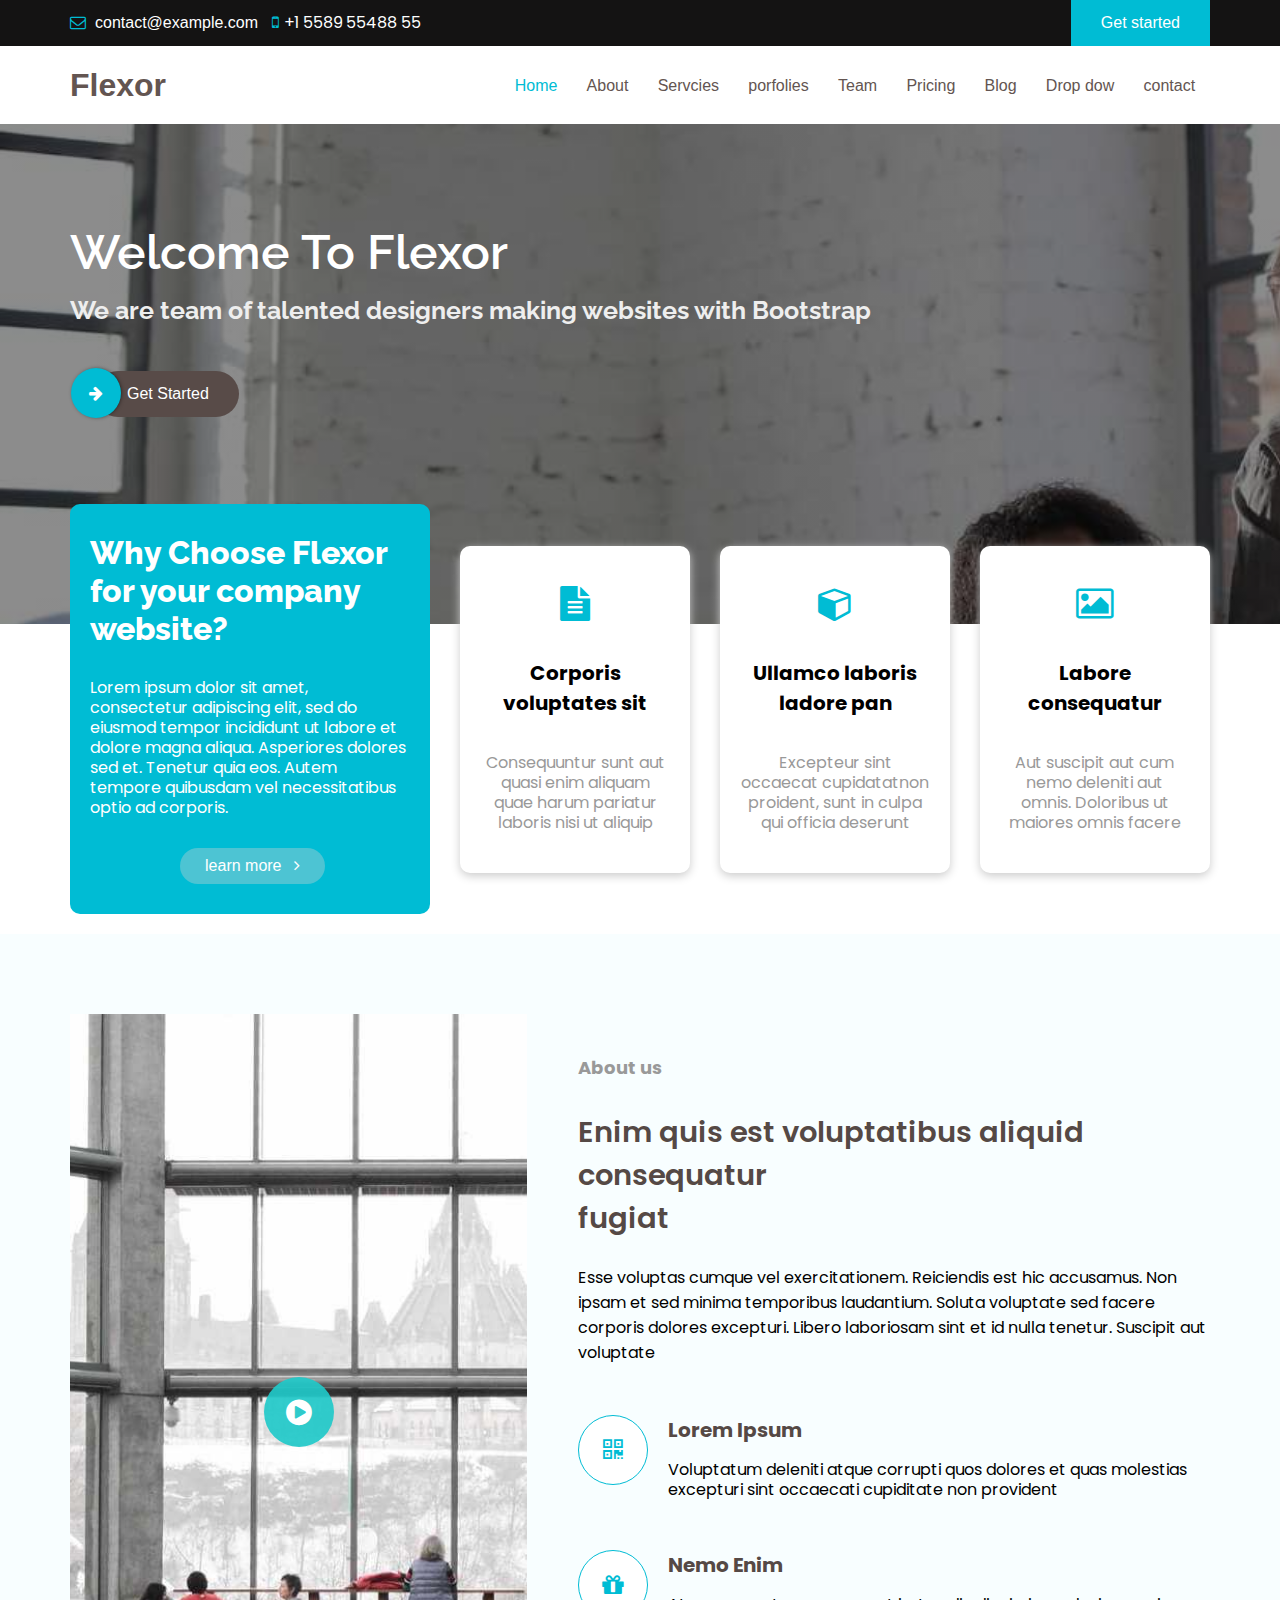
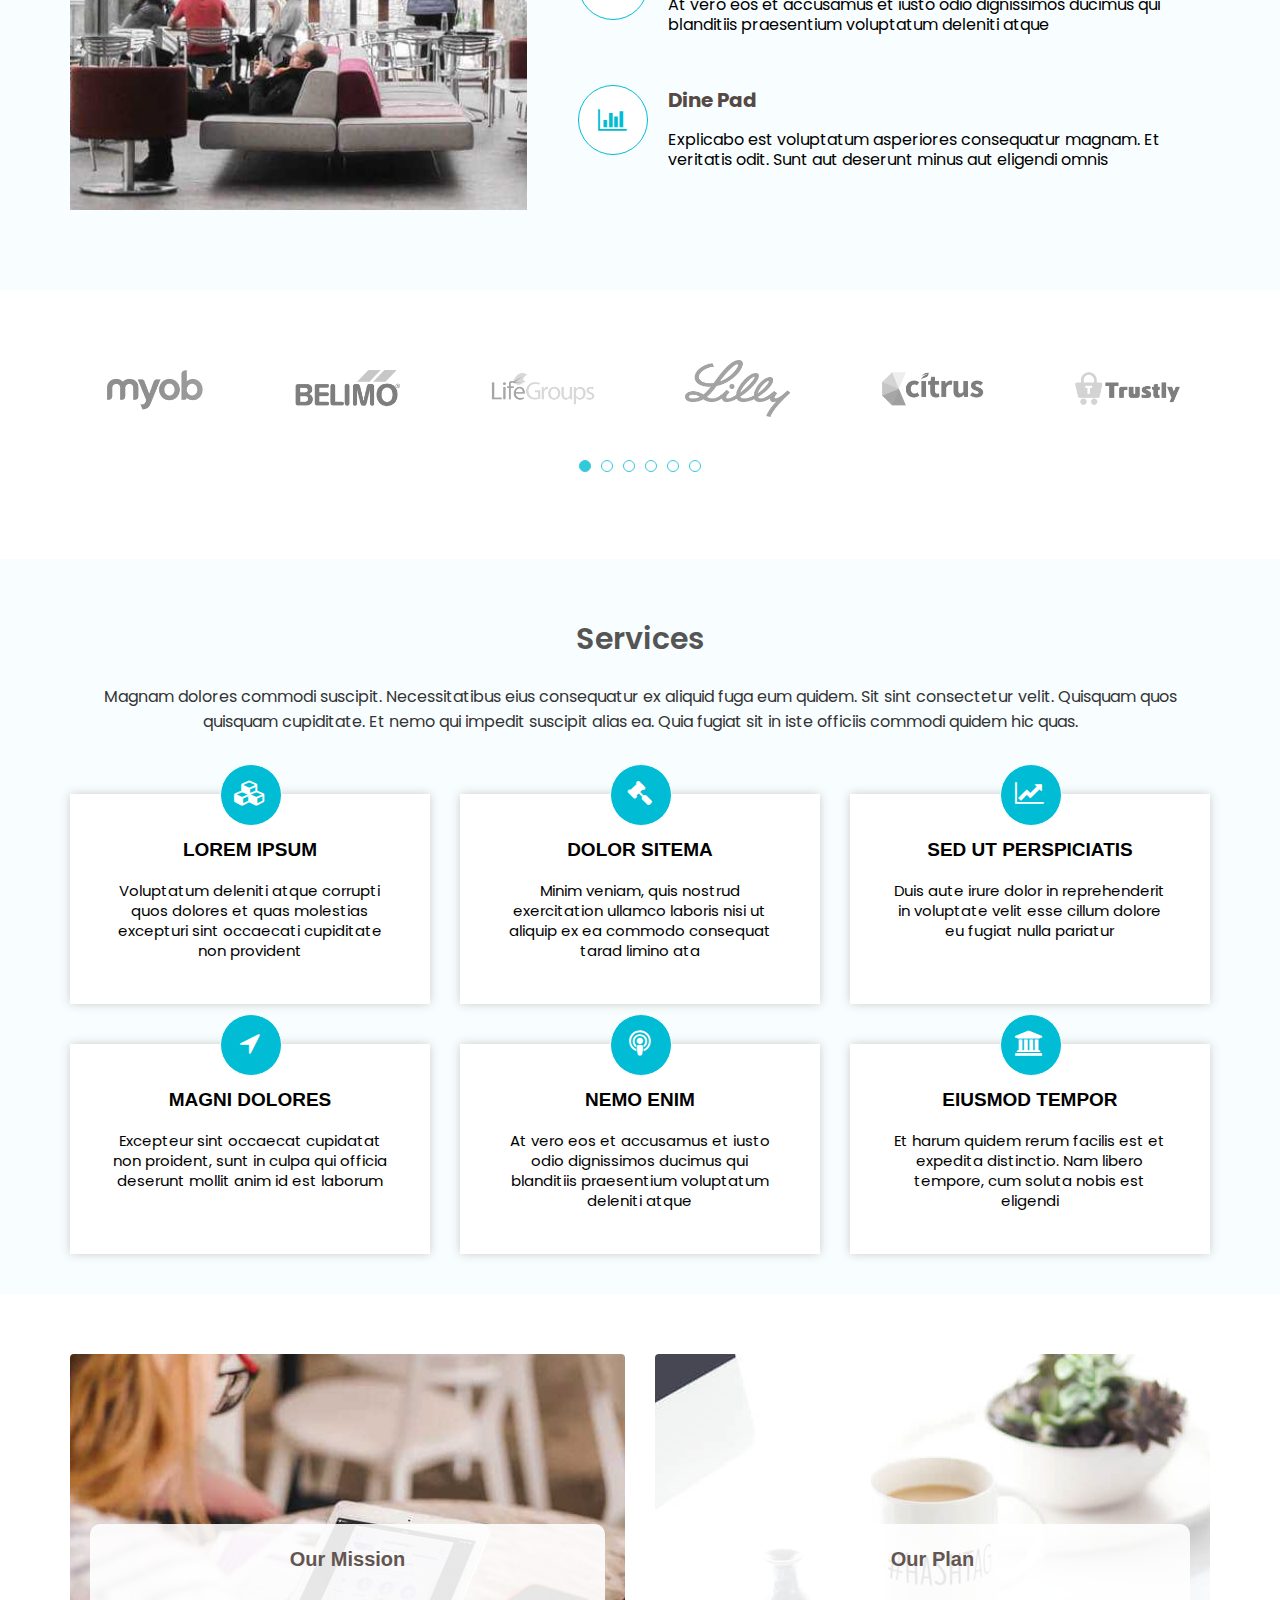
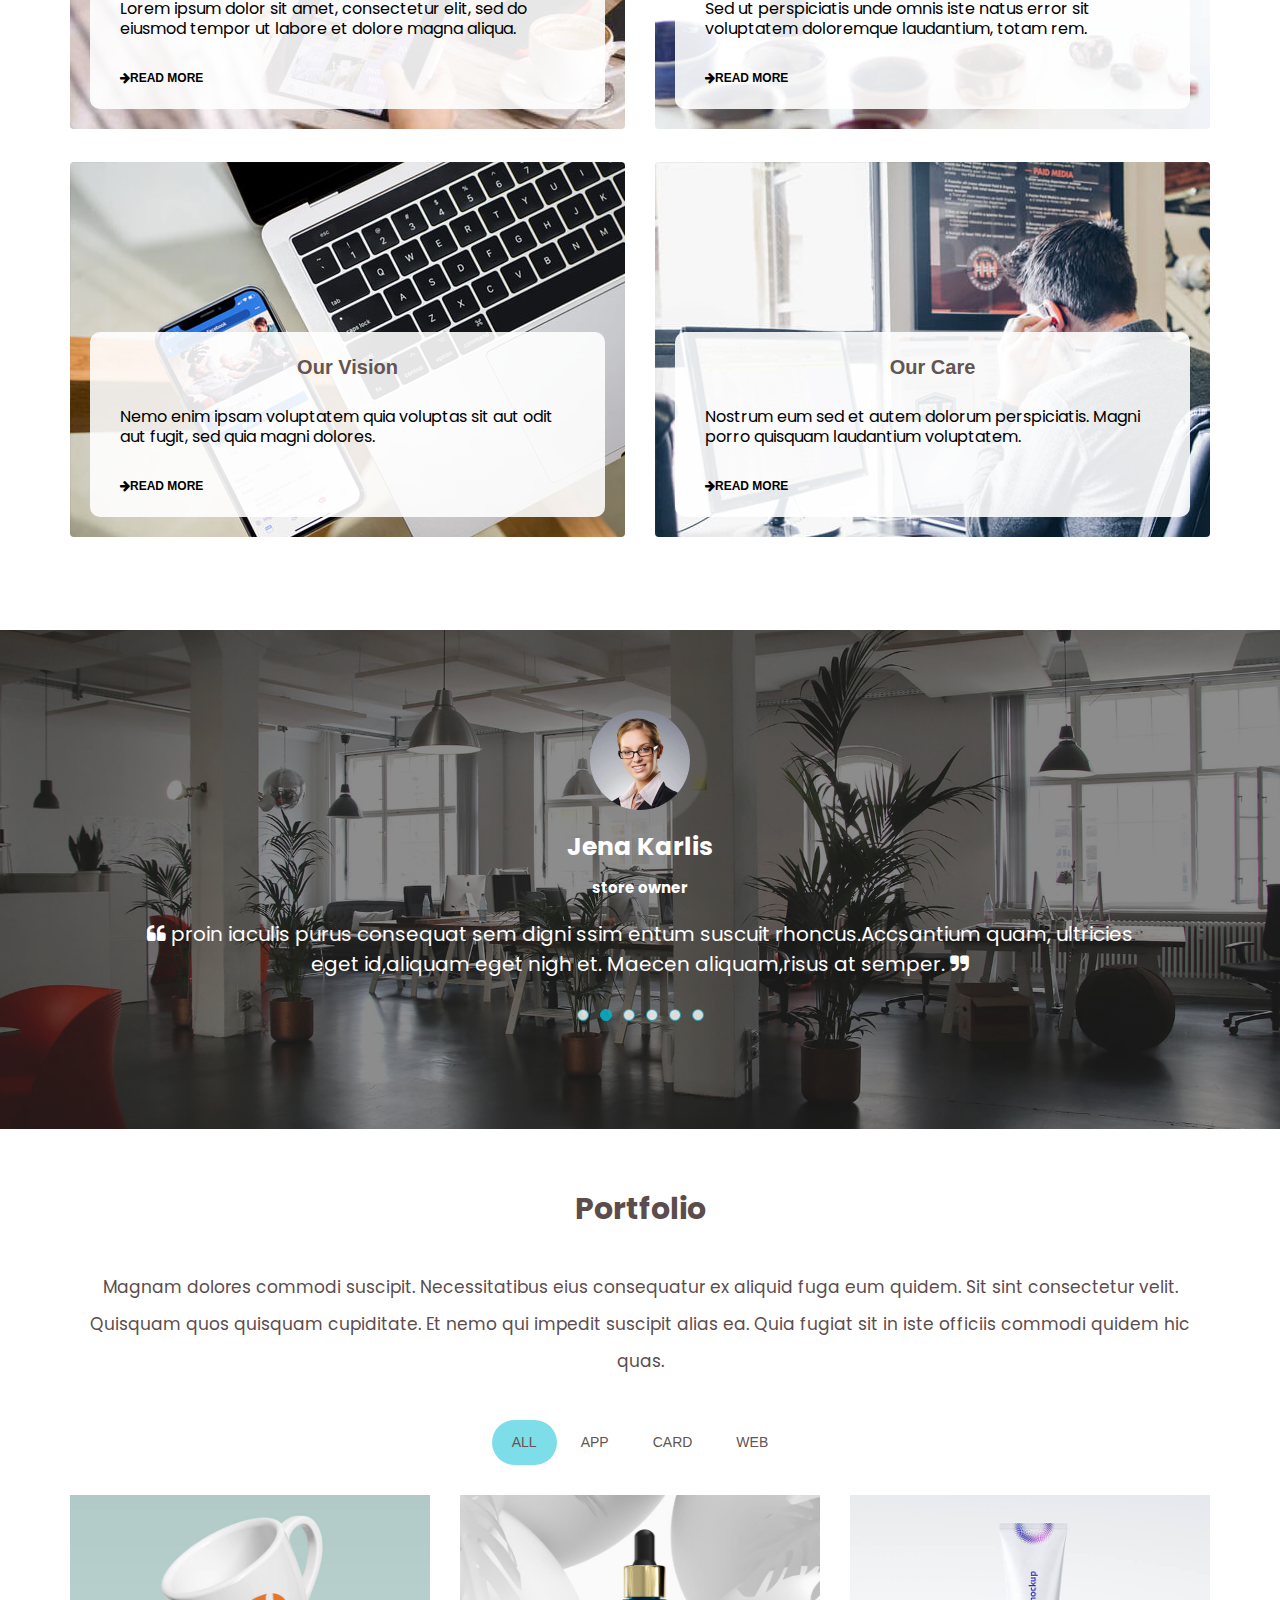
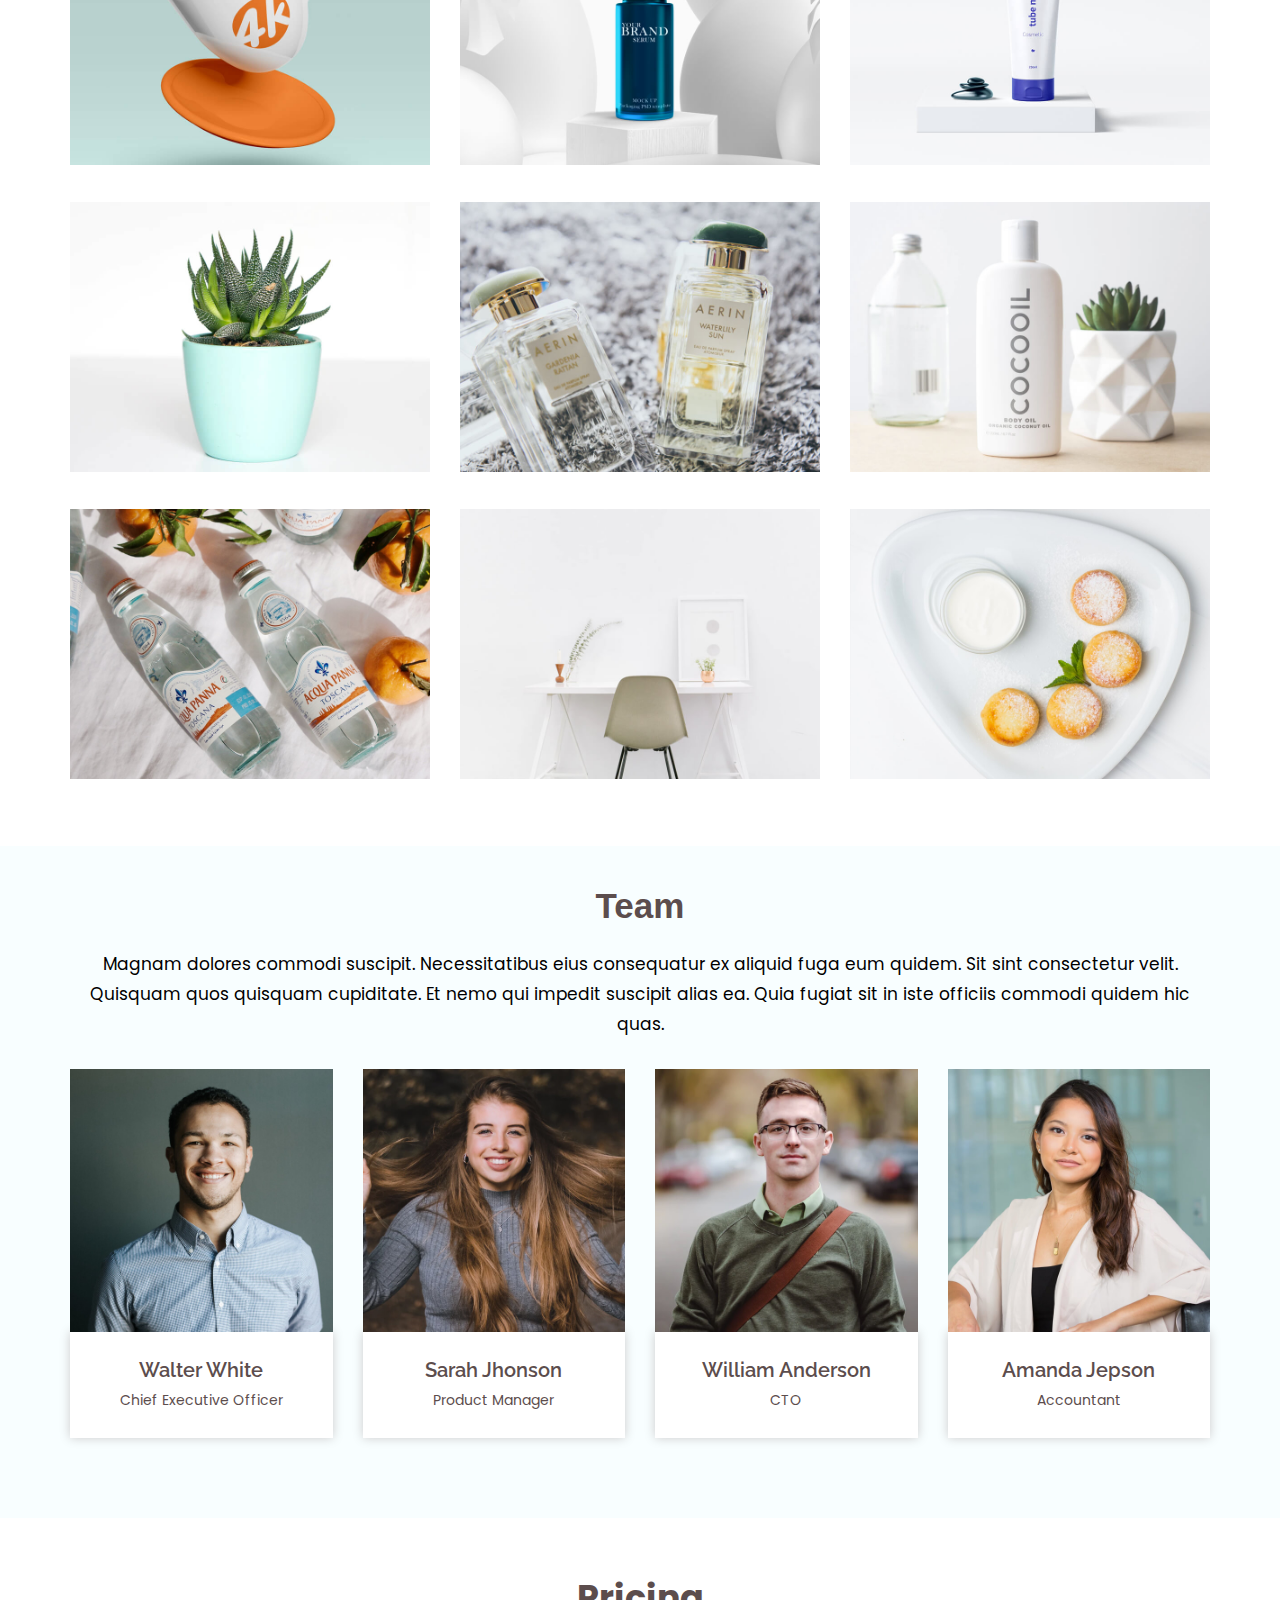
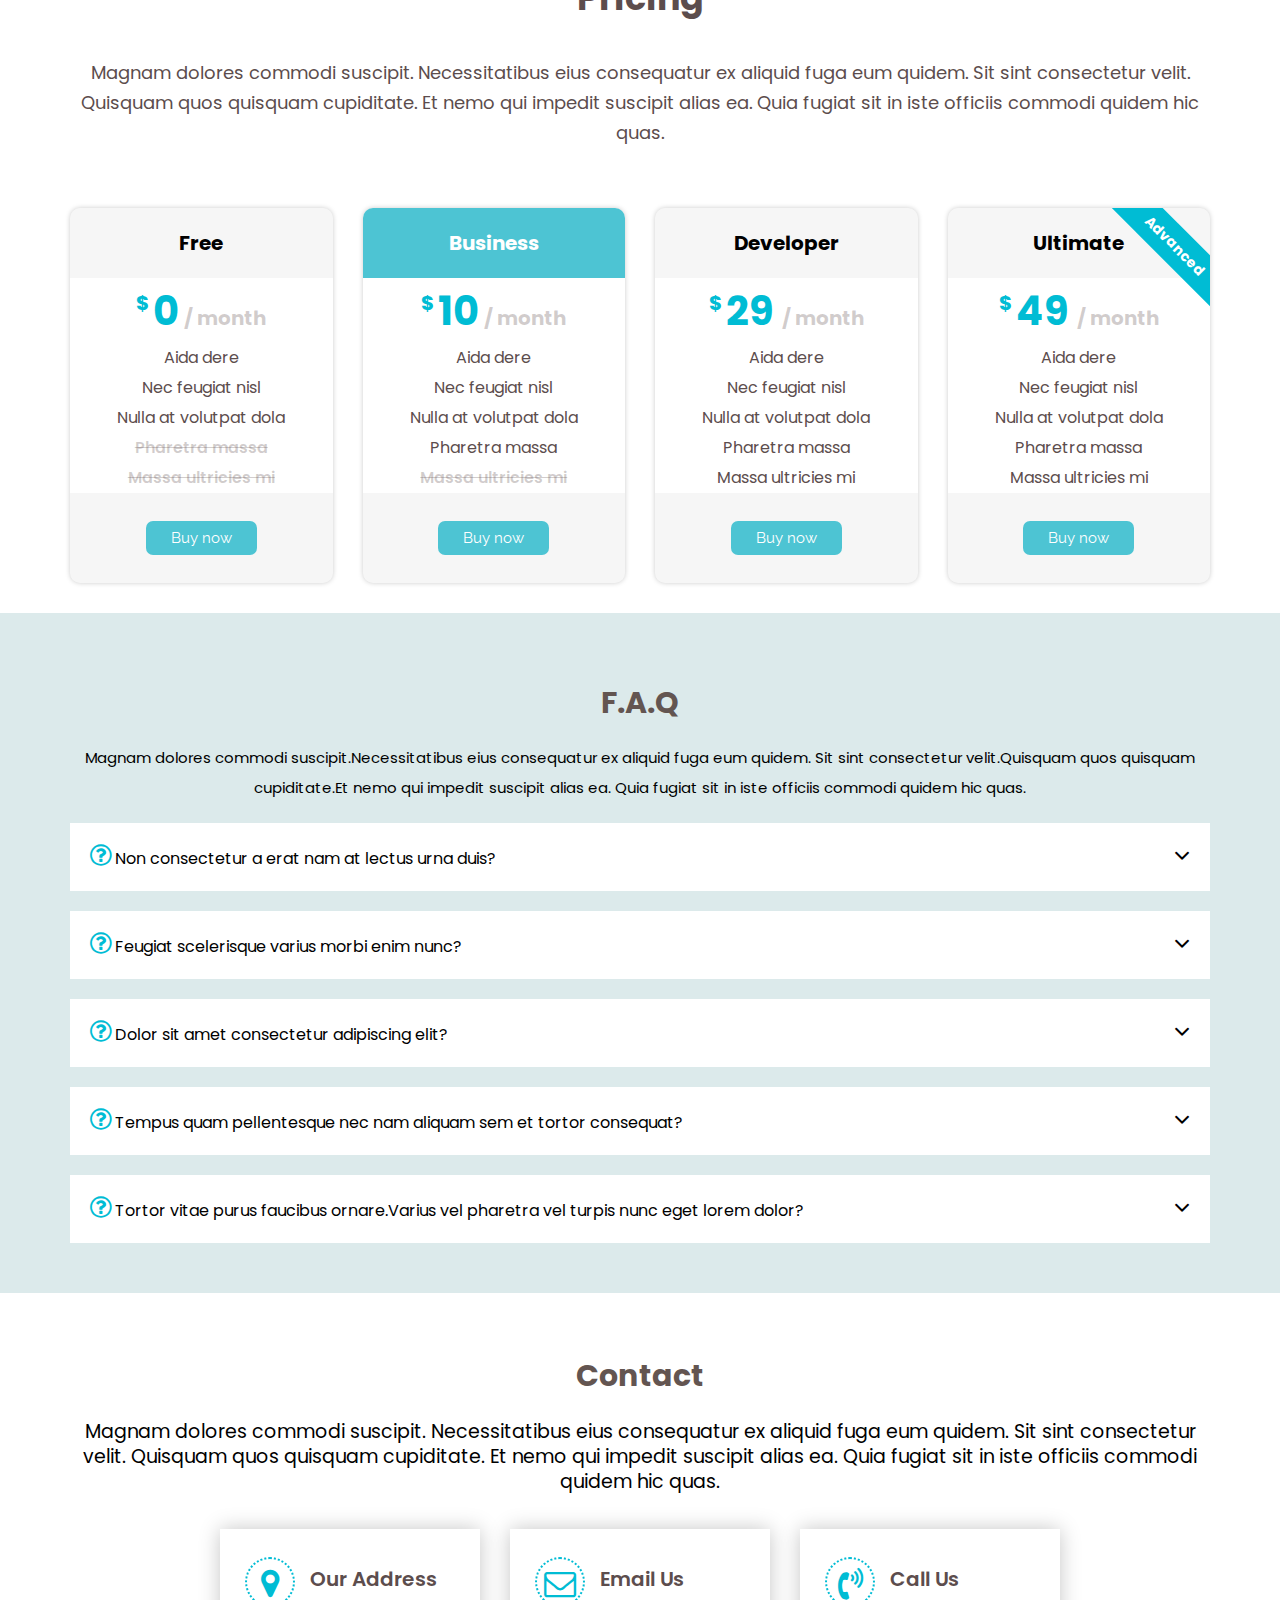
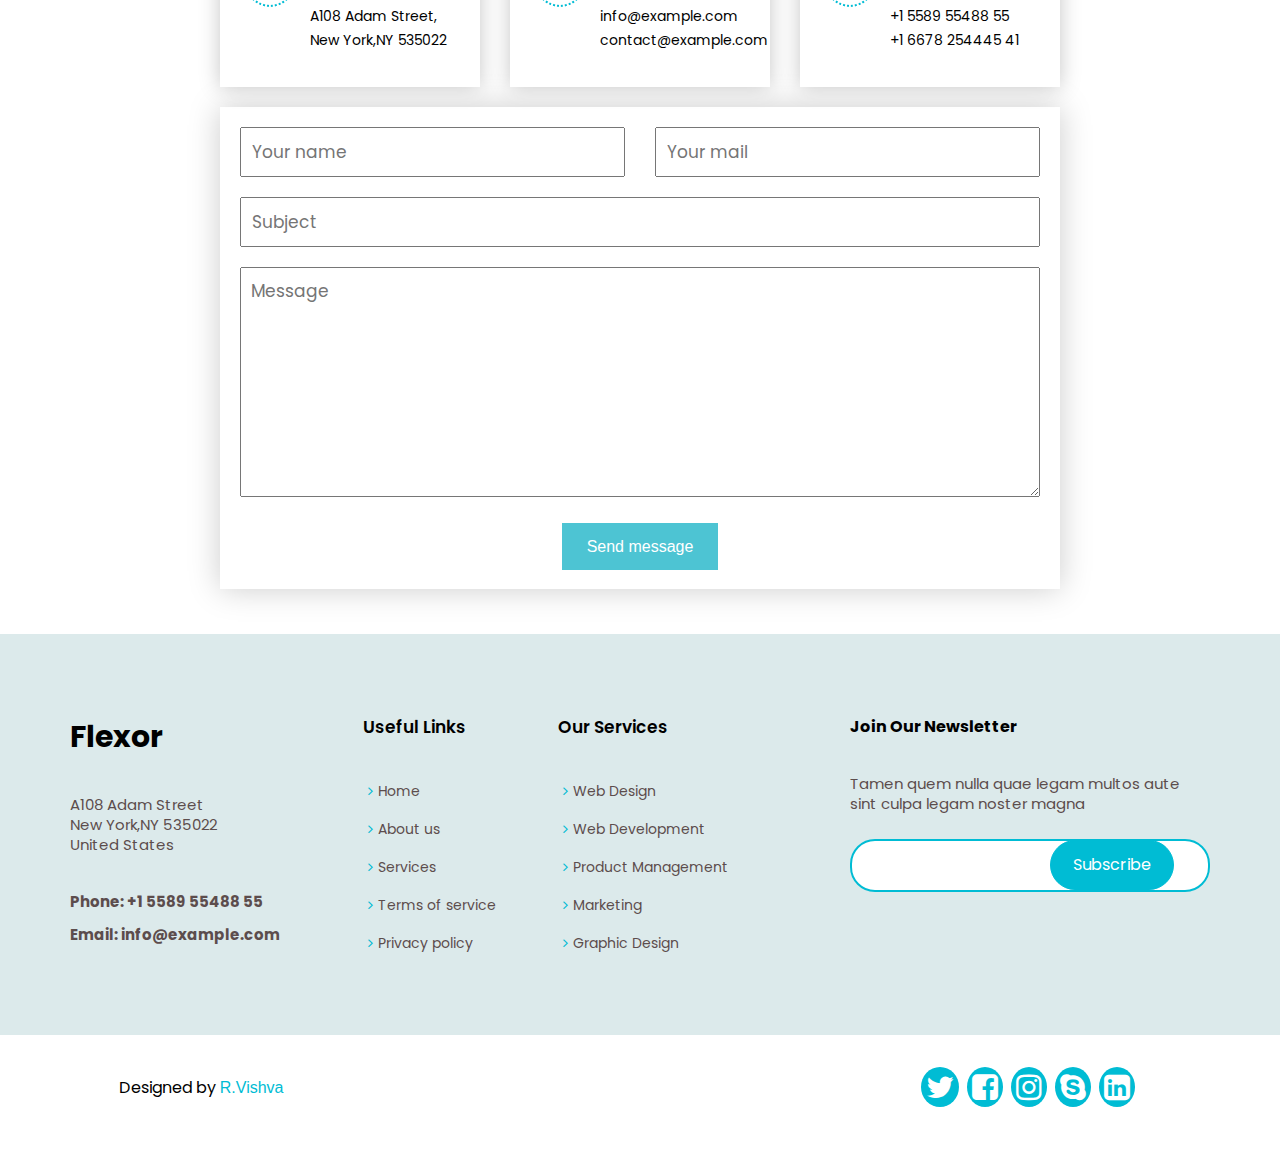
==== commit 9ebc378e: "Update index.html" ====
--- a/index.html
+++ b/index.html
@@ -722,30 +722,31 @@
 	 <div class="row">
 	 <div class="col-lg-12">
 	<div class="first">
-	<i class="fa fa-question-circle" aria-hidden="true"></i>
+     <i class="fa fa-question-circle-o" aria-hidden="true"></i>
 	Non consectetur a erat nam at lectus urna duis?<div class="tt"><i class="fa fa-angle-down" aria-hidden="true"></i></div>
 	</div>
 	</div>
 	  <div class="col-lg-12">
 	<div class="first">
-	<i class="fa fa-question-circle" aria-hidden="true"></i>
+	<i class="fa fa-question-circle-o" aria-hidden="true"></i>
 	Feugiat scelerisque varius morbi enim nunc?<div class="tt"><i class="fa fa-angle-down" aria-hidden="true"></i></div>
 	</div>
 	</div>
 	 <div class="col-lg-12">
 	<div class="first">
-	<i class="fa fa-question-circle" aria-hidden="true"></i>
+	<i class="fa fa-question-circle-o" aria-hidden="true"></i>
 	Dolor sit amet consectetur adipiscing elit?<div class="tt"><i class="fa fa-angle-down" aria-hidden="true"></i></div>
 	</div>
 	</div>
 	 <div class="col-lg-12">
 	<div class="first">
-	<i class="fa fa-question-circle" aria-hidden="true"></i>
+	<i class="fa fa-question-circle-o" aria-hidden="true"></i>
 	Tempus quam pellentesque nec nam aliquam sem et tortor consequat?<div class="tt"><i class="fa fa-angle-down" aria-hidden="true"></i></div>
 	</div>
 	</div>
 	 <div class="col-lg-12">
-	<div class="first"><i class="fa fa-question-circle" aria-hidden="true"></i>
+	<div class="first">
+	<i class="fa fa-question-circle-o" aria-hidden="true"></i>
 Tortor vitae purus faucibus ornare.Varius vel pharetra vel turpis nunc eget lorem dolor?<div class="tt"><i class="fa fa-angle-down" aria-hidden="true"></i></div>
 	</div>
 	</div>
--- a/task.css
+++ b/task.css
@@ -144,7 +144,7 @@
 	   height:100%;
    }
     .nav-section{
-	   padding:5px  0;
+	   padding:15px  0;
 	   
    }
   
@@ -268,7 +268,7 @@
    }
    .choose-items > p{
 	   color: #999;
-	   
+	   line-height:20px;
    }
    .why-choose > h1{
     font-size: 32px;
@@ -301,7 +301,7 @@
 	  background:white;
 	  color:#00bcd4;
    }
-  /*=====about style====*/
+  /*=====about start====*/
   .abt-section{
 	  padding:80px 0;
 	  background-color: #f8feff;
@@ -317,8 +317,8 @@
   .abt-content > h2{
 	  font-size: 29px;
 	  margin-bottom: 25px;
-	  font-weight: 900;
-	  color: black;
+	  font-weight: 600;
+	  color:#554945;
   }
   .abt-content > p{
 	  line-height:25px;
@@ -349,9 +349,10 @@
 	  padding-left: 20px;
   }
   .abt-text > h2{
-	  margin-bottom: 25px;
-	  color:black;
-	  font-size: 26px;
+	  margin-bottom:15px;
+	  color:#554945;
+	  font-size: 20px;
+	  font-weight:bold;
   }
   .abt-text > p{
 	  line-height:20px;
@@ -366,7 +367,7 @@
 	  align-items: center;
   }
   .abt-img > i{
-	background-color:#0e76e1eb;
+	background-color:#21c9c9eb;
 	border-radius: 50%;
 	font-size: 30px;
 	color: #fff;
@@ -374,6 +375,13 @@
 	text-align: center;
 	width: 70px;
 	line-height: 70px;
+  }
+  .abt-text > h2:hover{
+	  color:#00bcd4;  
+  }
+  .abt-list:hover .abt-icons{
+	  background-color:#00bcd4;
+	  color:#fff;
   }
   /*===customer===*/
   .customer{
@@ -476,7 +484,8 @@
 	.service-items h3 a{
 		display: inline-block;
 		text-decoration: none;
-		font-size: 20px;
+		font-size: 19px;
+		font-weight:bold;
 		margin: 20px;
 		color:#000;
 	}
@@ -489,7 +498,7 @@
 		color: var(--primary-color);
 	}
 	.service-items p{
-		font-size: 16px;
+		font-size: 15px;
 		line-height:20px;
 	}
   /*===service end===*/
@@ -526,7 +535,7 @@
   }
   .small >h4{
 	  text-align: center;
-	  font-weight: 100;
+	  font-weight:bold;
 	  color:black;
 	  font-size:20px;
   }
@@ -563,7 +572,19 @@
 	 border-radius:50%;
      box-shadow:2px 2px 2px 15px #8080804d; 
   }
-  
+  .content2 > h1{
+	  margin-top:10px;
+	  font-size:25px;
+	  font-weight:bold;
+	  margin-bottom:10px;
+  }
+   .content2 > h6{
+	  font-size:15px;
+	  margin-bottom:20px;
+  }
+  .content2 > p{
+	  line-height:30px;
+  }
   
    
    /*===swiping end===*/
@@ -579,7 +600,8 @@
    }
    .content3 h1{
 	   color:#5c4d4d;
-	   font-size:35px;
+	   font-size:30px;
+	   font-weight:bold;
    }
    .content3 p{
 	   color:#5c4d4d;
@@ -633,15 +655,18 @@
 	border:soild 2px red;
 	padding-left:20px;
 	margin:22px;
+
 }
    .foliobox1 h2{
 	   font-size:20px;
+	    font-family:'Raleway ', sans-serif;
 	   padding-top:15px;
 	   line-height:30px;
-	    font-family:"Raleway ", sans-serif;
+	   
    }
    .foliobox1 p{
 	   font-size:15px;
+		font-family:'Raleway',sans-serif;
 	   padding-bottom:15px;
    }
 .foliobox-icon{
@@ -691,7 +716,7 @@
 		left:0;
 		right:0;
 		width:100%;
-	    padding:10px 20px;
+	    padding:10px 30px;
 	    background-color:#ffffff8c;
 	   bottom:100px;
 	   position:absolute;
@@ -749,12 +774,13 @@
    .content5 h1{
 	   color:#5c4d4d;
 	   font-size:35px;
+	    font-weight:bold;
    }
    .content5 p{
 	   color:#5c4d4d;
 	   padding-top:20px;
 	   
-	   font-size:20px;
+	   font-size:18px;
 	    line-height:30px;
    }
    .money{
@@ -832,13 +858,15 @@
    
   /*===para start===*/
   .para{ 
-   padding:100px;
+   padding:50px;
    background-color:#bdd7d987;
   }
   .content6 h1{
 	  text-align:center;
 	  font-size:30px;
-      line-height:80px;	  
+      line-height:80px;	
+      color:#635551;
+       font-weight:bold; 
   }
   .content6 p{
 	  text-align:center;
@@ -864,6 +892,9 @@
   }
   .first .tt{
 	  float:right;
+  }
+  .first .tt i:hover{
+	  color:#00bcd4;
   }
   .first .tt i{
 	  color:black;
@@ -883,7 +914,10 @@
    }
    .sec-title > h1{
 	   font-size:30px;
+	   margin-top:60px;
 	   margin-bottom:20px;
+	   color:#635551;
+	   font-weight:bold;
    }
    .sec-title > p{
 	   line-height:25px;
@@ -897,7 +931,7 @@
       padding-left:90px;
 	  box-shadow:0 0 20px #c6c6c6;
 	  background:#fff;
-	  t
+	  
    }
 	  .address >i{
 		  position:absolute;
@@ -920,7 +954,7 @@
 	  .address p{
 		padding-top:10px;
 		line-height:24px;
-		font-size:15px;
+		font-size:14px;
 	}
 	    
    .form-content{
@@ -957,30 +991,108 @@
 	  .form-btn a:hover{
 		  background-color: var(--primary-color);
    }
+   .form1:focus{
+	   outline:0px;
+	   border:solid 1px var(--primary-color);
+   }
    /*===contact end===*/
    
    
    /*===footer start===*/
+   
    .footer{
-	    background-color:;
-        padding:40px 0 ;
-   }
-   .base{
-	    background-color:white;
-       height:300px;
-       margin-top:20px;
-	   padding:10px;
-	   line-height:40px;
-	    font-family:'Raleway', sans-serif;
-   }
-   .base > h1{
+        background-color:#bdd7d987;
+		padding:80px 0 ;
+   }
+   .base2 a{
+	   color:black;
+	   text-decoration:none;
+   }
+    .base1 a{
+	   color:#5c4d4d;
+	   text-decoration:none;
+   }
+   .base h1{
 	   font-size:30px;
    }
-   .base > p:hover{
-	   color:var(--primary-color);
-   }
-   
-   /*===footer end===*/
+   .base p{
+      margin-top:10px;
+	  font-size:15px;
+	  line-height:20px;
+	  color:#5c4d4d;
+   }
+   .base h2{
+	   font-size: 16px;
+       font-weight: bold;
+   }
+   .base h5{
+	   margin-top:10px;
+	   font-size:15px;
+	   color:#5c4d4d;
+   }
+   .base1 h2{
+	   font-size:17px;
+	   font-weight: 600;
+   }
+   .base1 p{
+	font-size: 14px;
+    margin-top: 14px;
+   }
+   .base1 p:hover{
+	   color:#00bcd4;
+   }
+   .base1 i{
+	   padding:5px;
+	   color:#00bcd4;
+   }
+   .base h4{
+	   font-size:15px;
+   }
+   .base b{
+	   font-weight:bold;
+   }
+	.out-side{
+		border: 2px solid #00bcd4;
+		border-radius: 25px;
+		background: #fff;
+		padding: 1px;
+	}
+	.sub{
+		position: absolute;
+		right: 106px;
+		transform: translateY(-2px);
+		border-radius: 25px;
+		background-color: #00bcd4;
+		text-align: center;
+		font-size: 16px;
+		color: #fff;
+		height: 50px;
+		border: 1px solid #00bcd4;
+		line-height: 45px;
+		padding: 0px 22px;
+		cursor: pointer;
+		text-align: center;
+	}
+	.form-controal1{
+       position: relative;
+		left: 2px;
+		bottom: 0px;
+		width: 90%;
+		border: solid 1px #ccc;
+		color: #999;
+		font-size: 16px;
+		padding: 9px 0px;
+		margin: 2px;
+		transform: trnsalateX(4);
+		transform: translate(10px, 0px);
+	}
+	.subscribe>input{
+		border:0;
+	}
+   .sub:focus{
+	   border-color: #00bcd4;
+   }
+   /* =====footer end====*/
    
    /*===finish start===*/
    .finish{
@@ -1002,7 +1114,13 @@
    }
    .finish-01  p > a{
 	   color:#00bcd4;
-   }
-
+	      
+   }
+   .finish-01 > p {
+	   
+	 margin-top:10px;
+	      
+   }
+    
    
    /*===finish end===*/
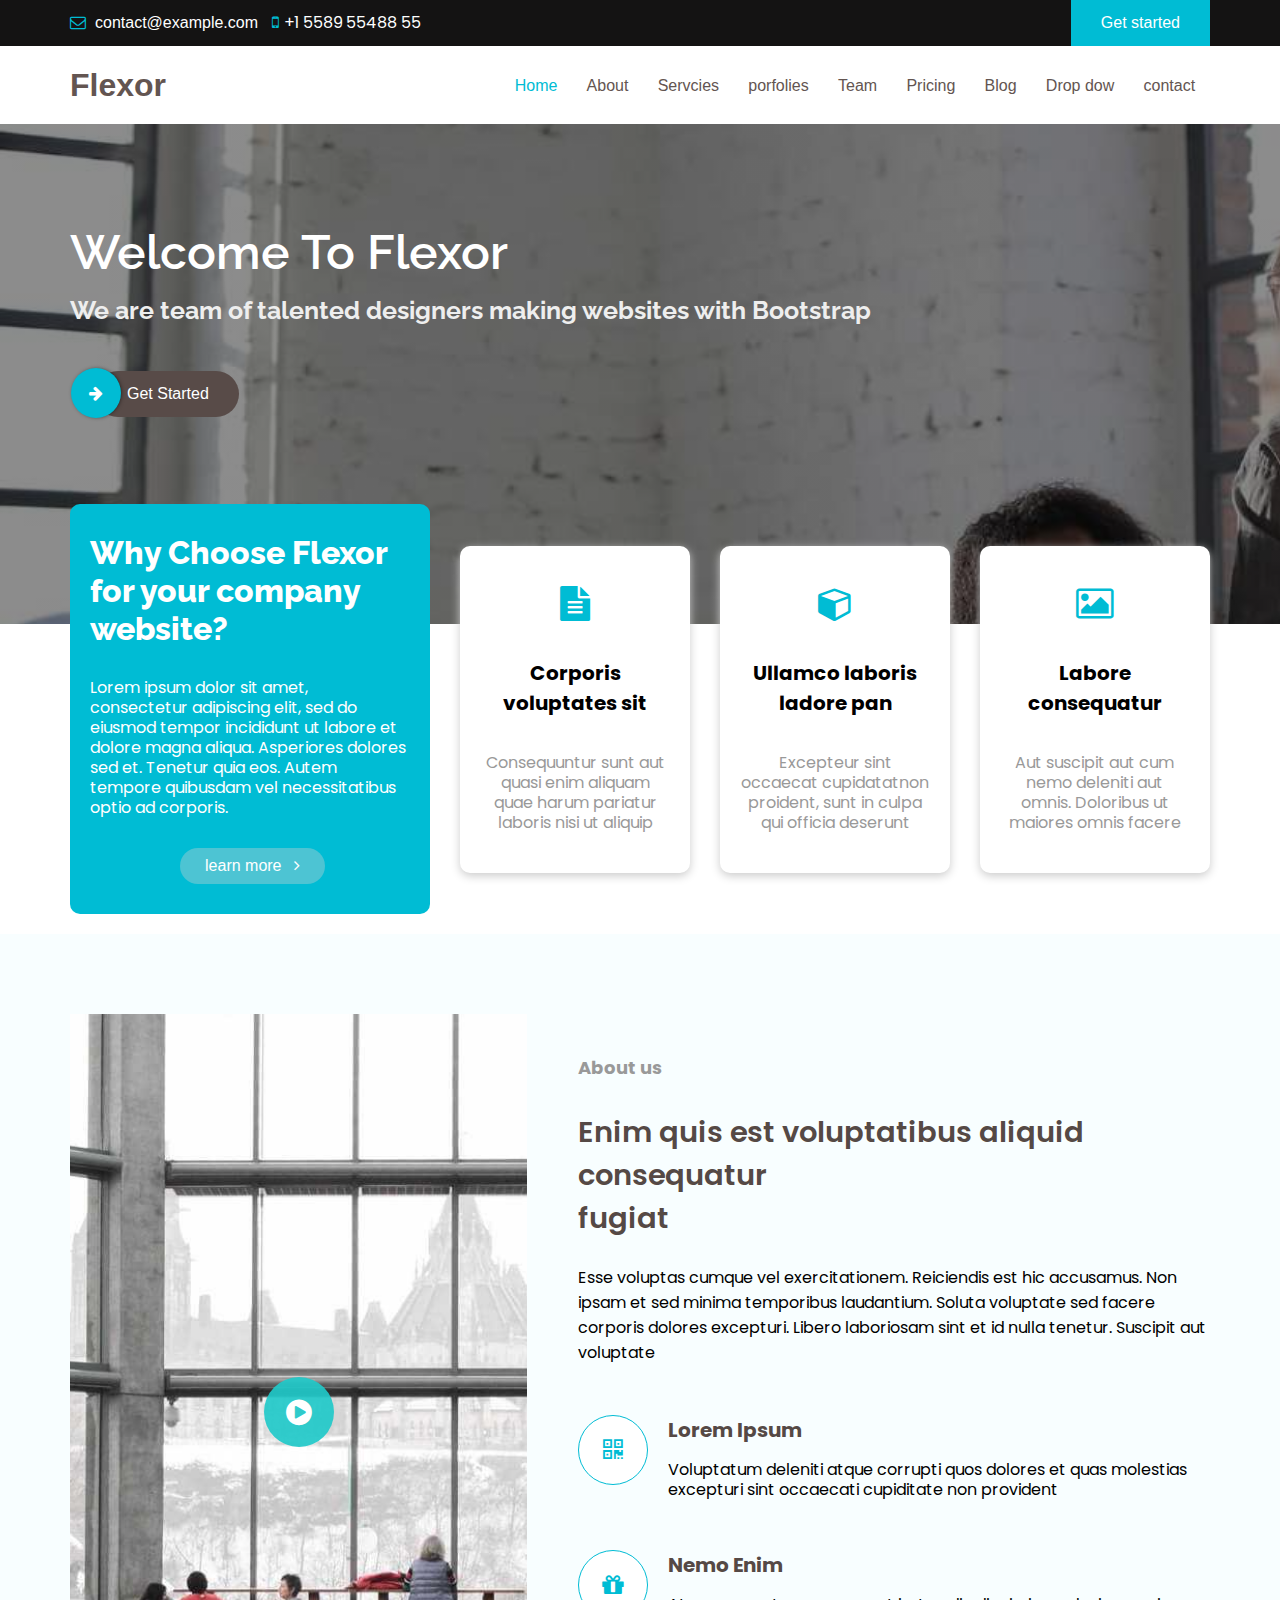
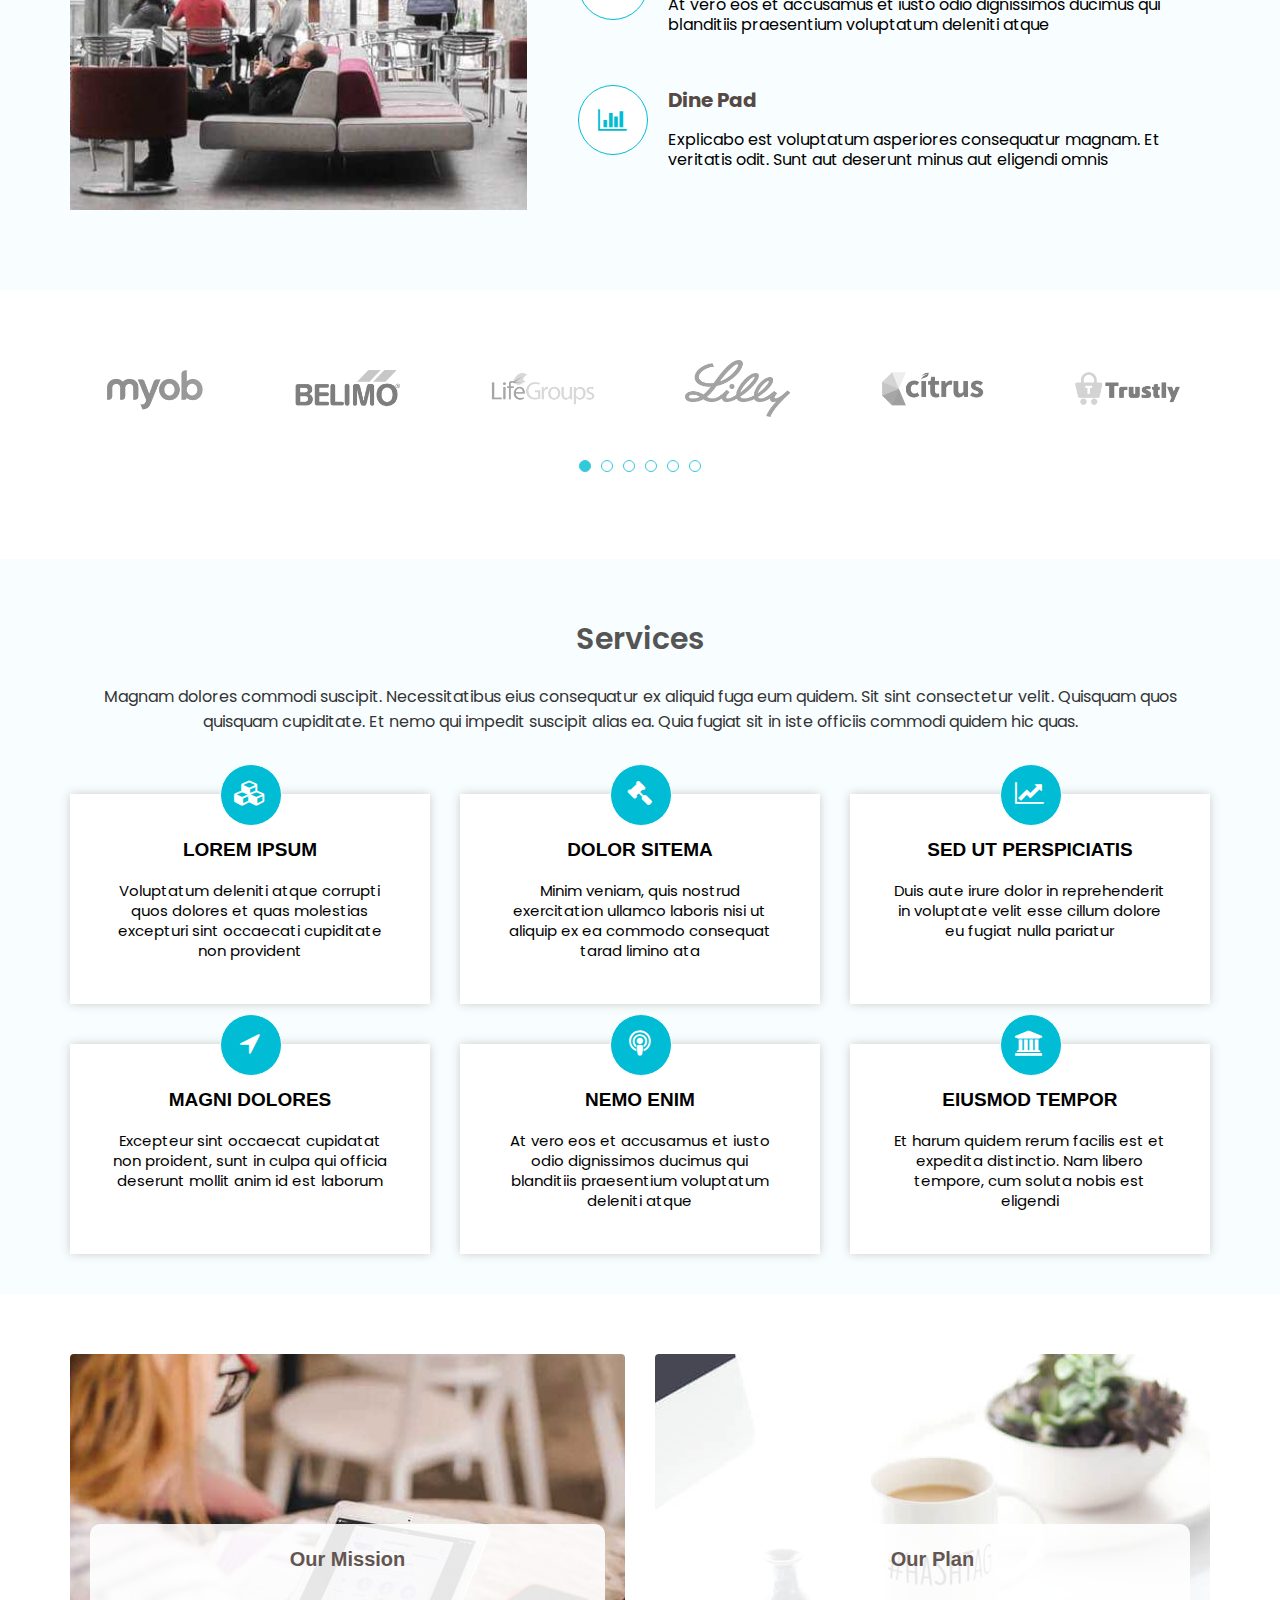
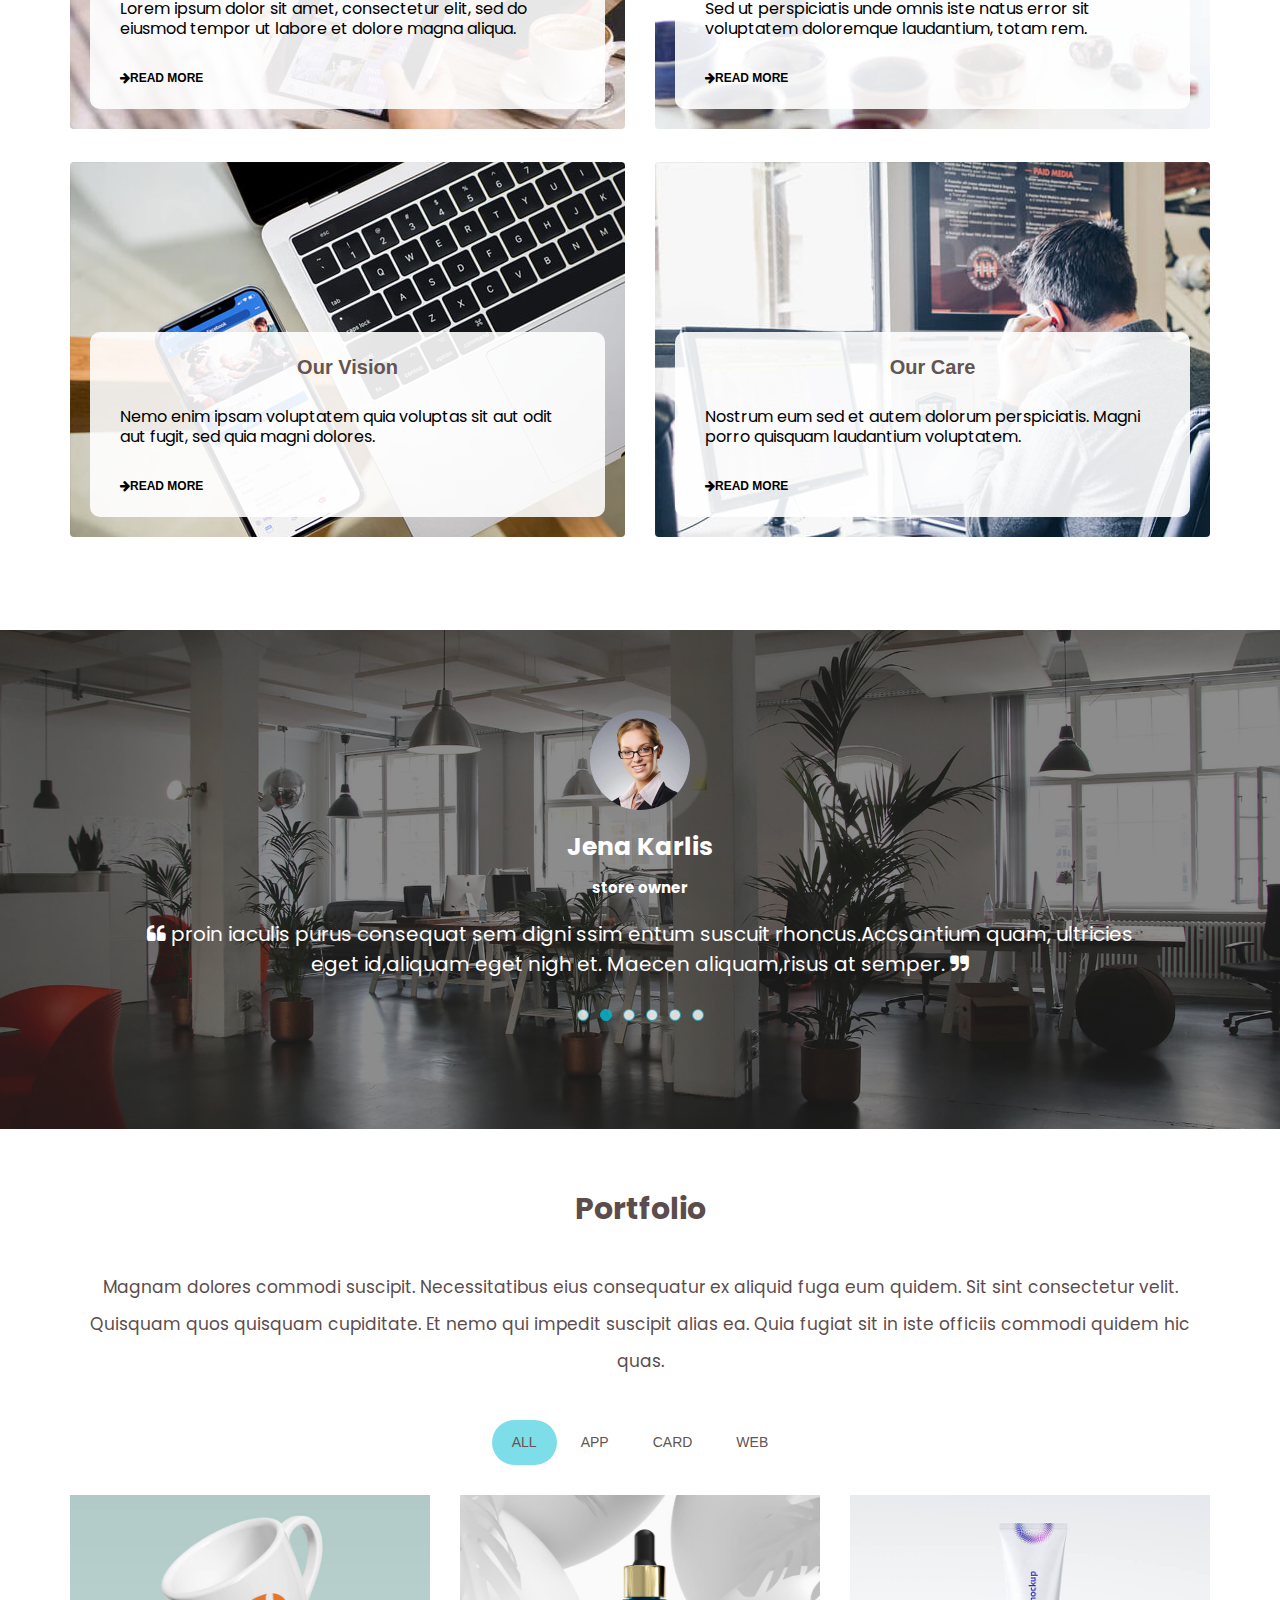
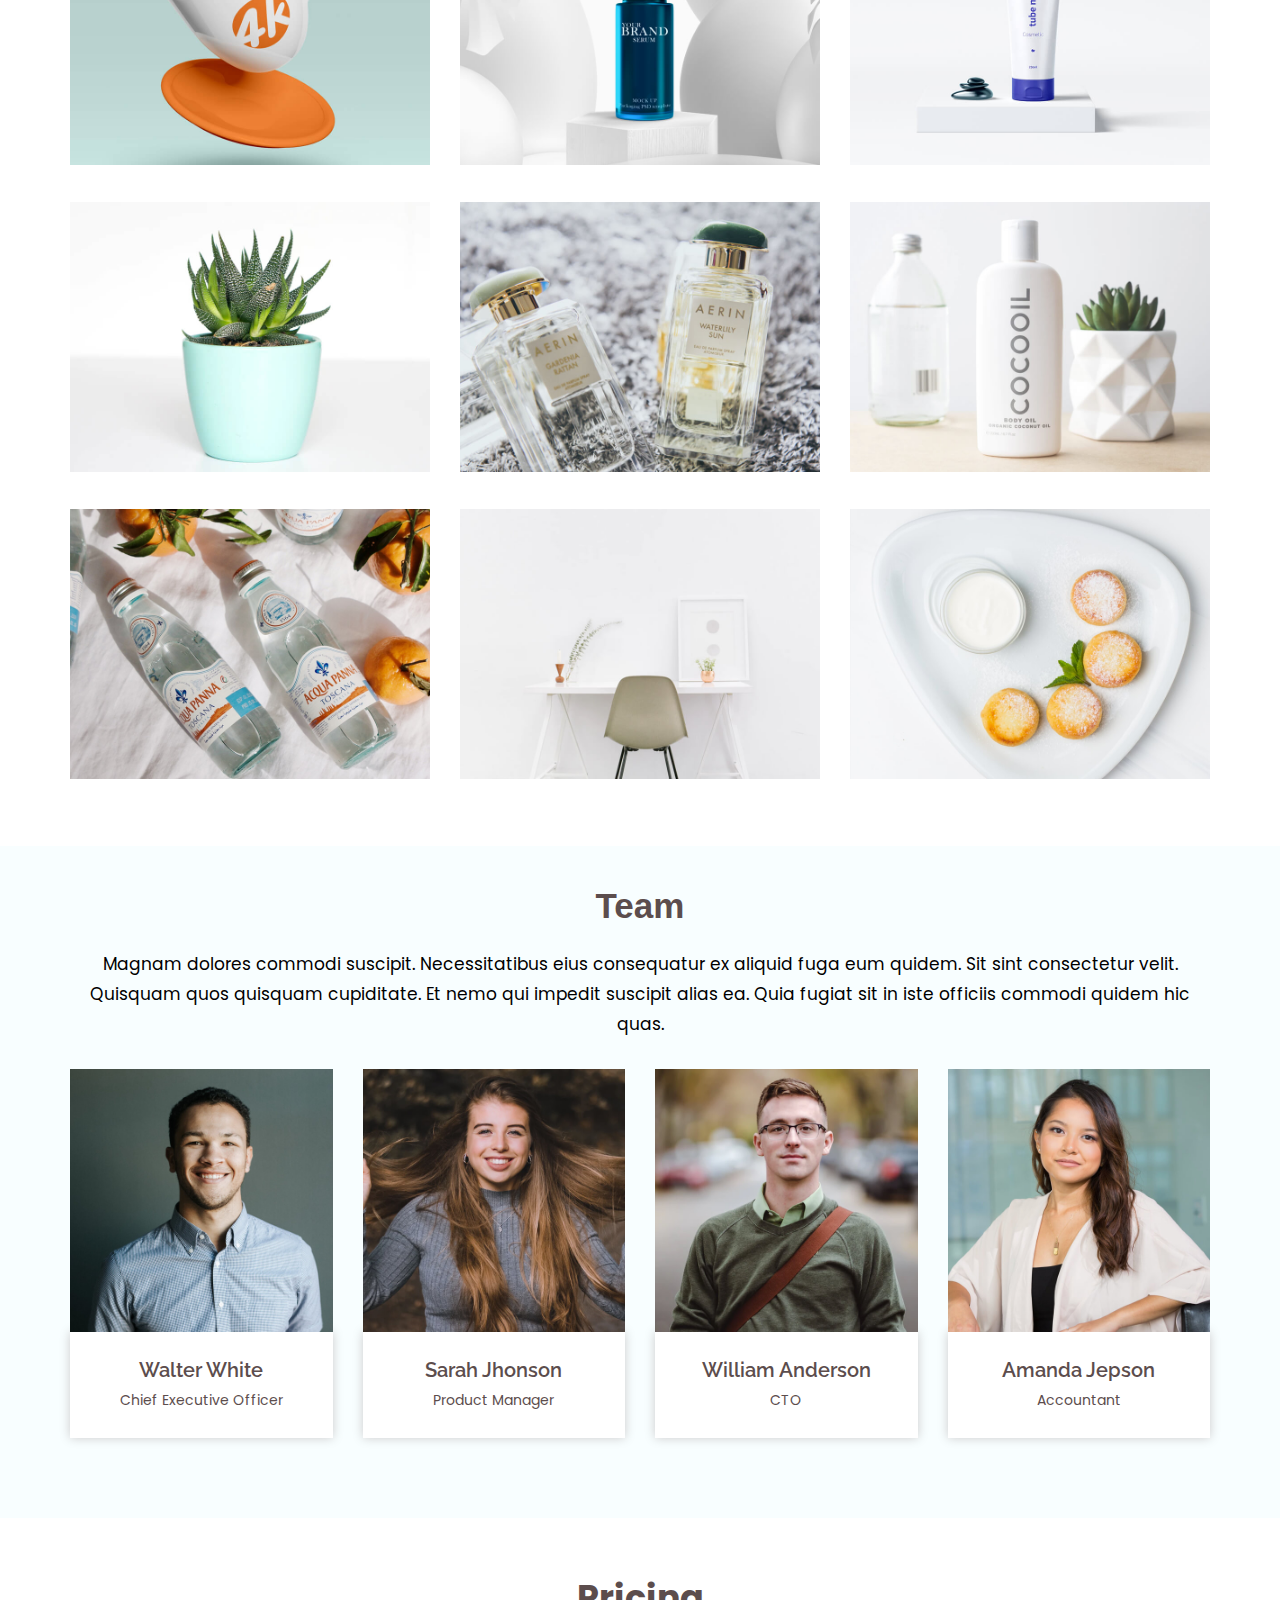
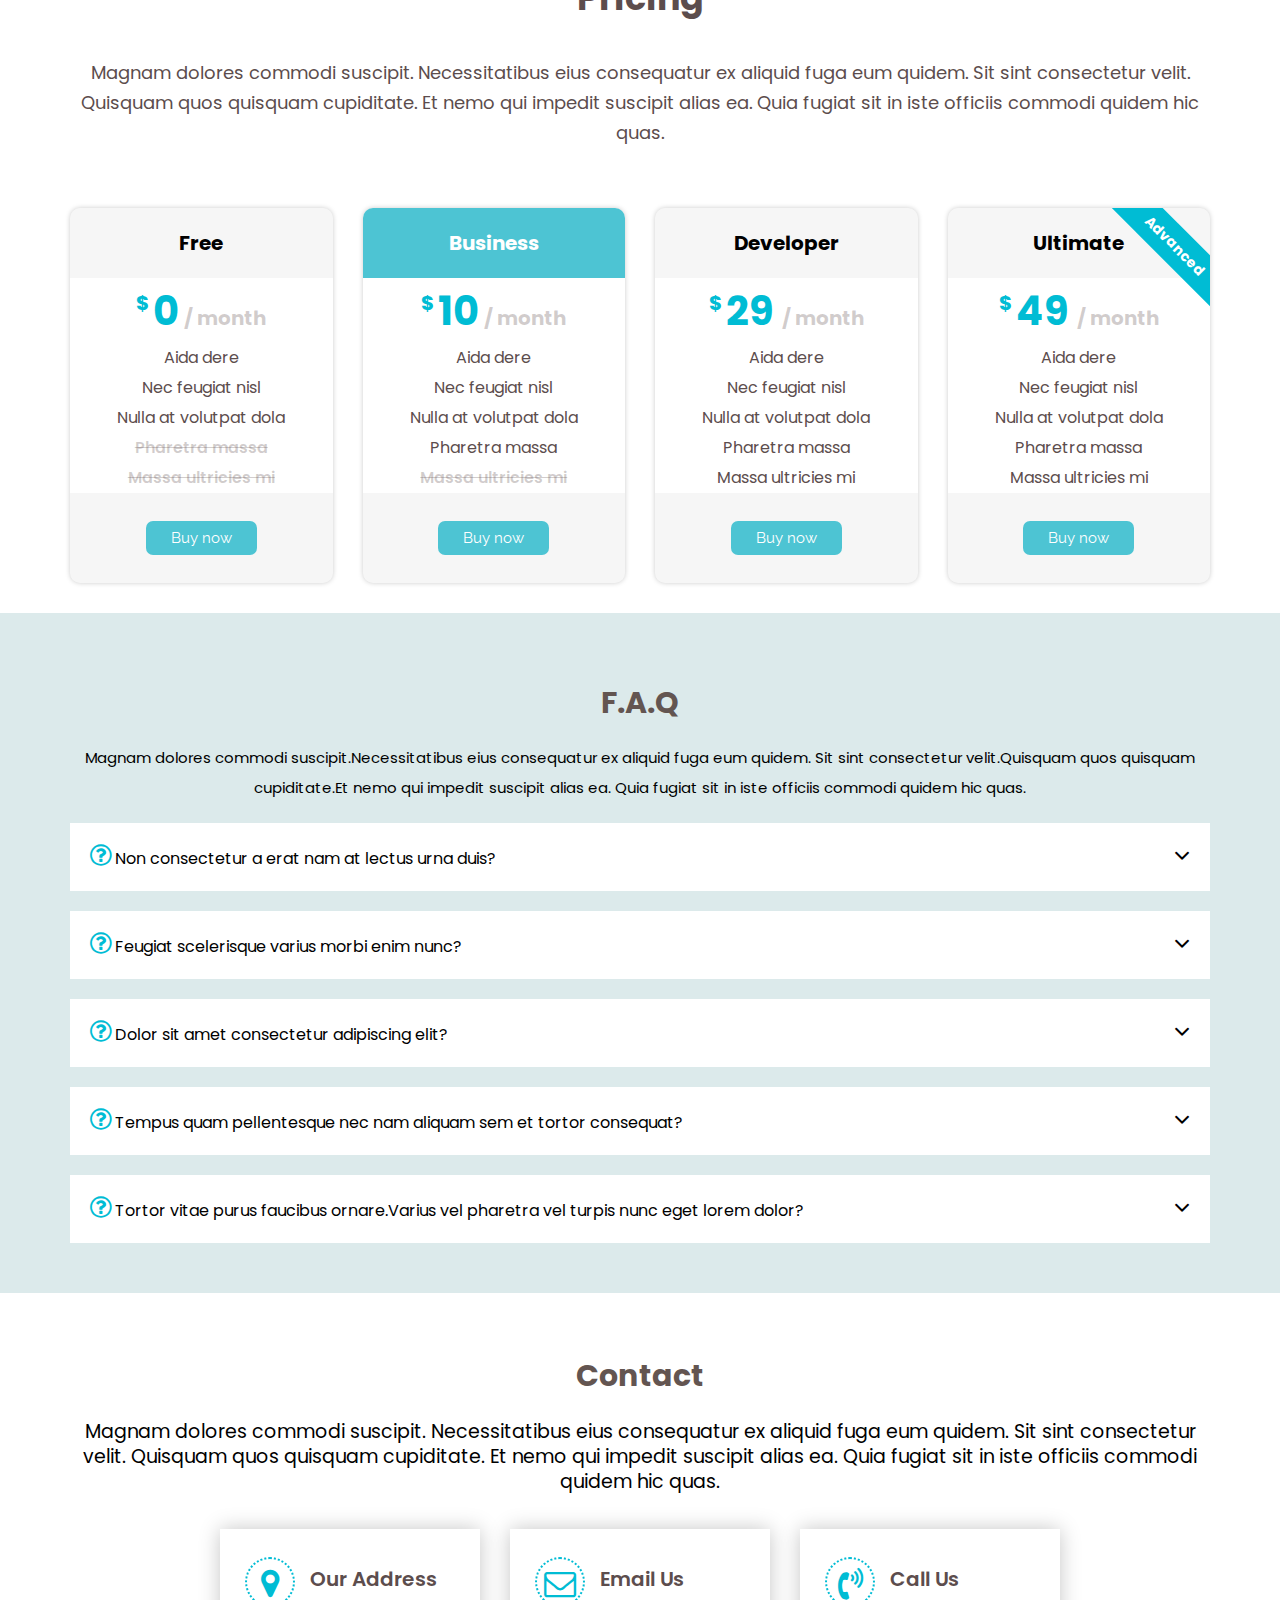
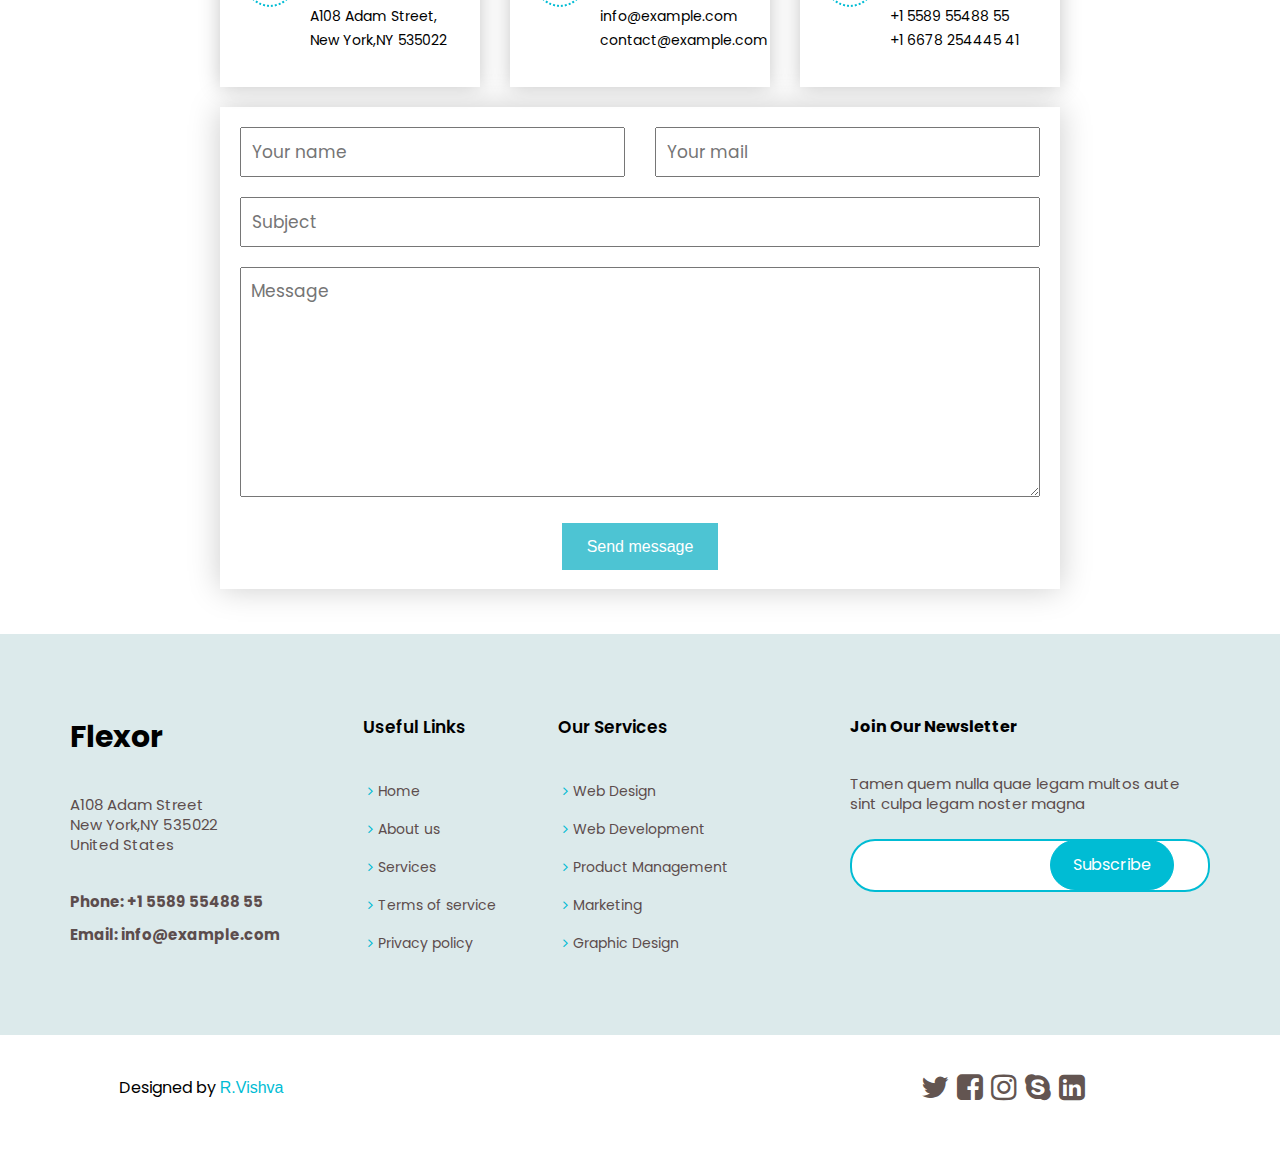
==== commit afb81268: "Update index.html" ====
--- a/index.html
+++ b/index.html
@@ -20,7 +20,7 @@
 	</head>
 	<body>
 	<!----header section start ---->
-		<header class="header-top">
+		<header class="header-start">
 			 <!---header info-->
 			<div class="header-info">
 				<div class="container">
@@ -898,11 +898,11 @@
 			
 			<div class="col-lg-4">
 				<div class="finish-02">
-					<i class="fa fa-twitter" aria-hidden="true"></i>
-					<i class="fa fa-facebook-square" aria-hidden="true"></i>
-					<i class="fa fa-instagram" aria-hidden="true"></i>
-					<i class="fa fa-skype" aria-hidden="true"></i>
-					<i class="fa fa-linkedin-square" aria-hidden="true"></i>
+					<a href="#"><i class="fa fa-twitter" aria-hidden="true"></i></a>
+					<a href="#"><i class="fa fa-facebook-square" aria-hidden="true"></i></a>
+					<a href="#"><i class="fa fa-instagram" aria-hidden="true"></i></a>
+					<a href="#"><i class="fa fa-skype" aria-hidden="true"></i></a>
+					<a href="#"><i class="fa fa-linkedin-square" aria-hidden="true"></i></a>
 				</div>
 			</div>
 			</div>
--- a/task.css
+++ b/task.css
@@ -637,6 +637,7 @@
    }
    .adding:hover .mirror{
 	   opacity:1;
+	   transform:translateY(0);
    }
    .adding:hover .foliobox-icon{
 	   opacity:1;
@@ -655,6 +656,8 @@
 	border:soild 2px red;
 	padding-left:20px;
 	margin:22px;
+	transition: all 0.5s ease;
+    transform: translateY(20px);
 
 }
    .foliobox1 h2{
@@ -893,7 +896,8 @@
   .first .tt{
 	  float:right;
   }
-  .first .tt i:hover{
+  
+  .first:hover .tt i{
 	  color:#00bcd4;
   }
   .first .tt i{
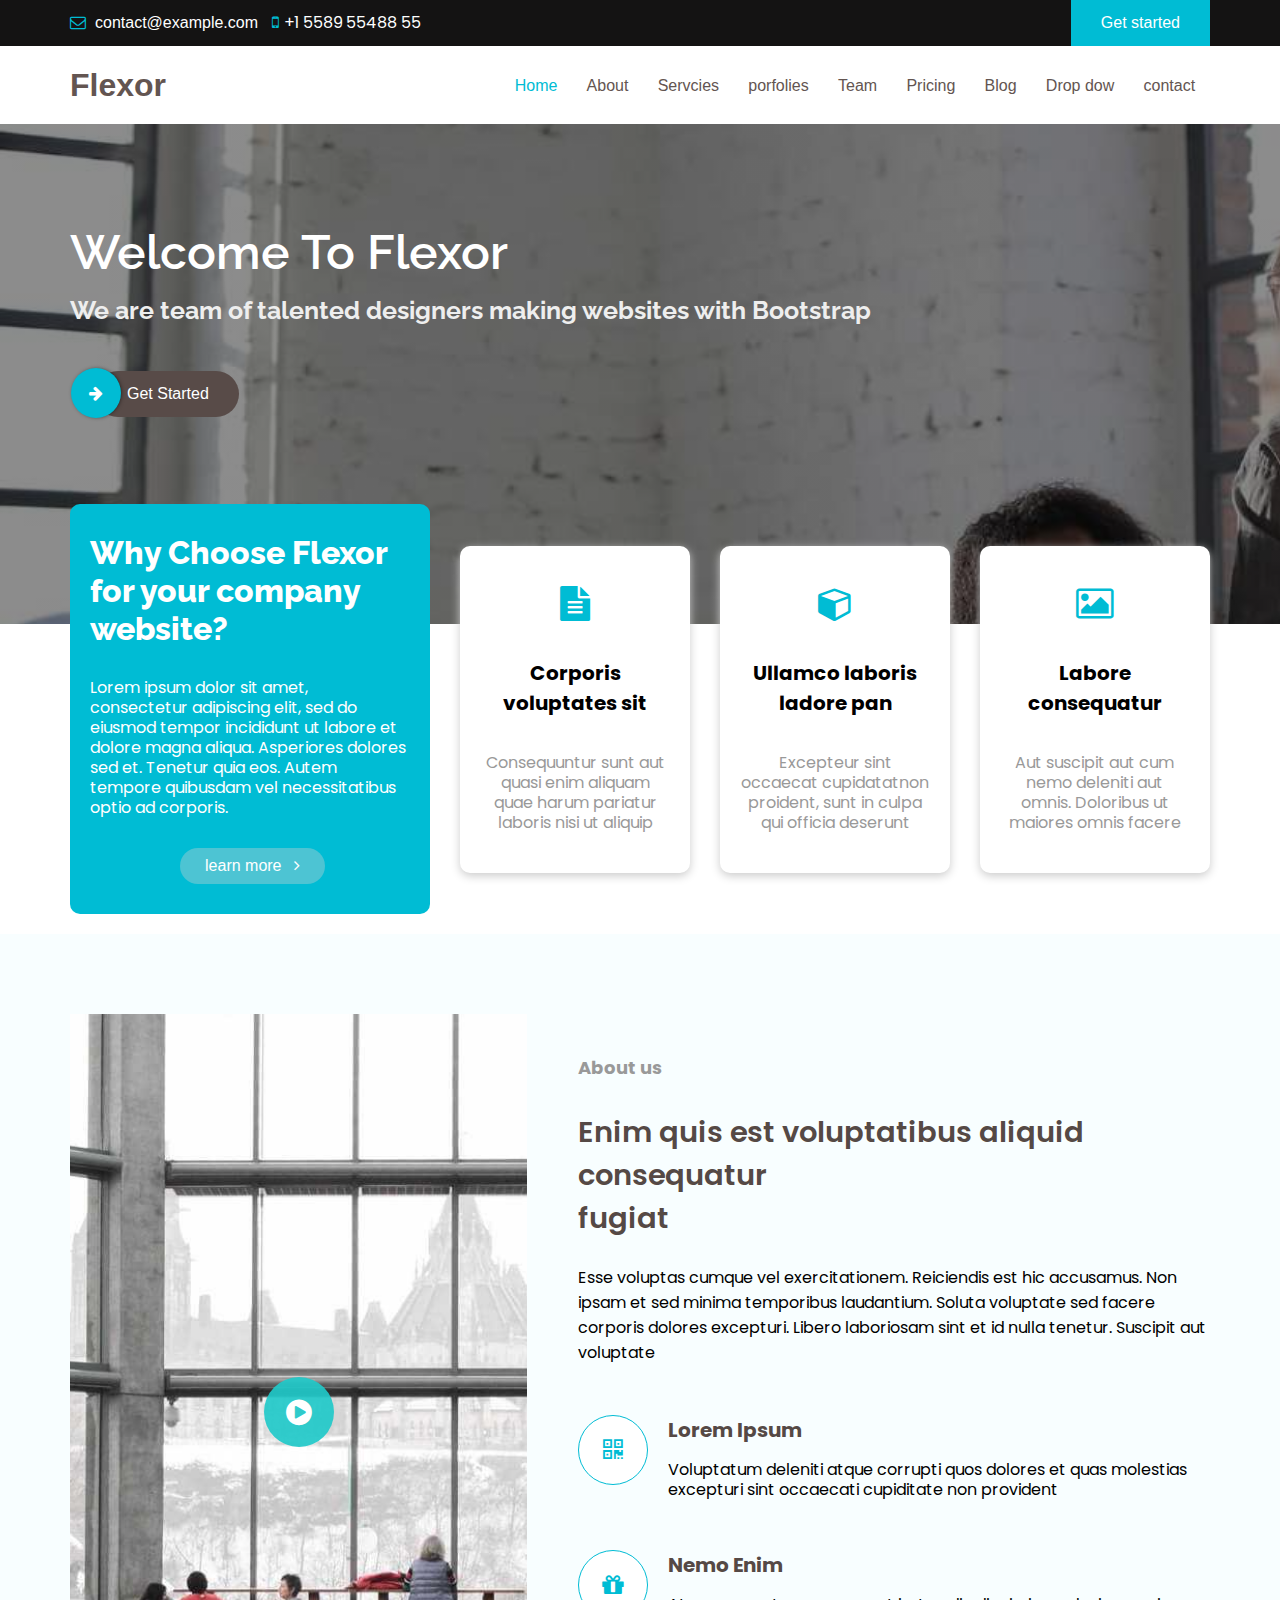
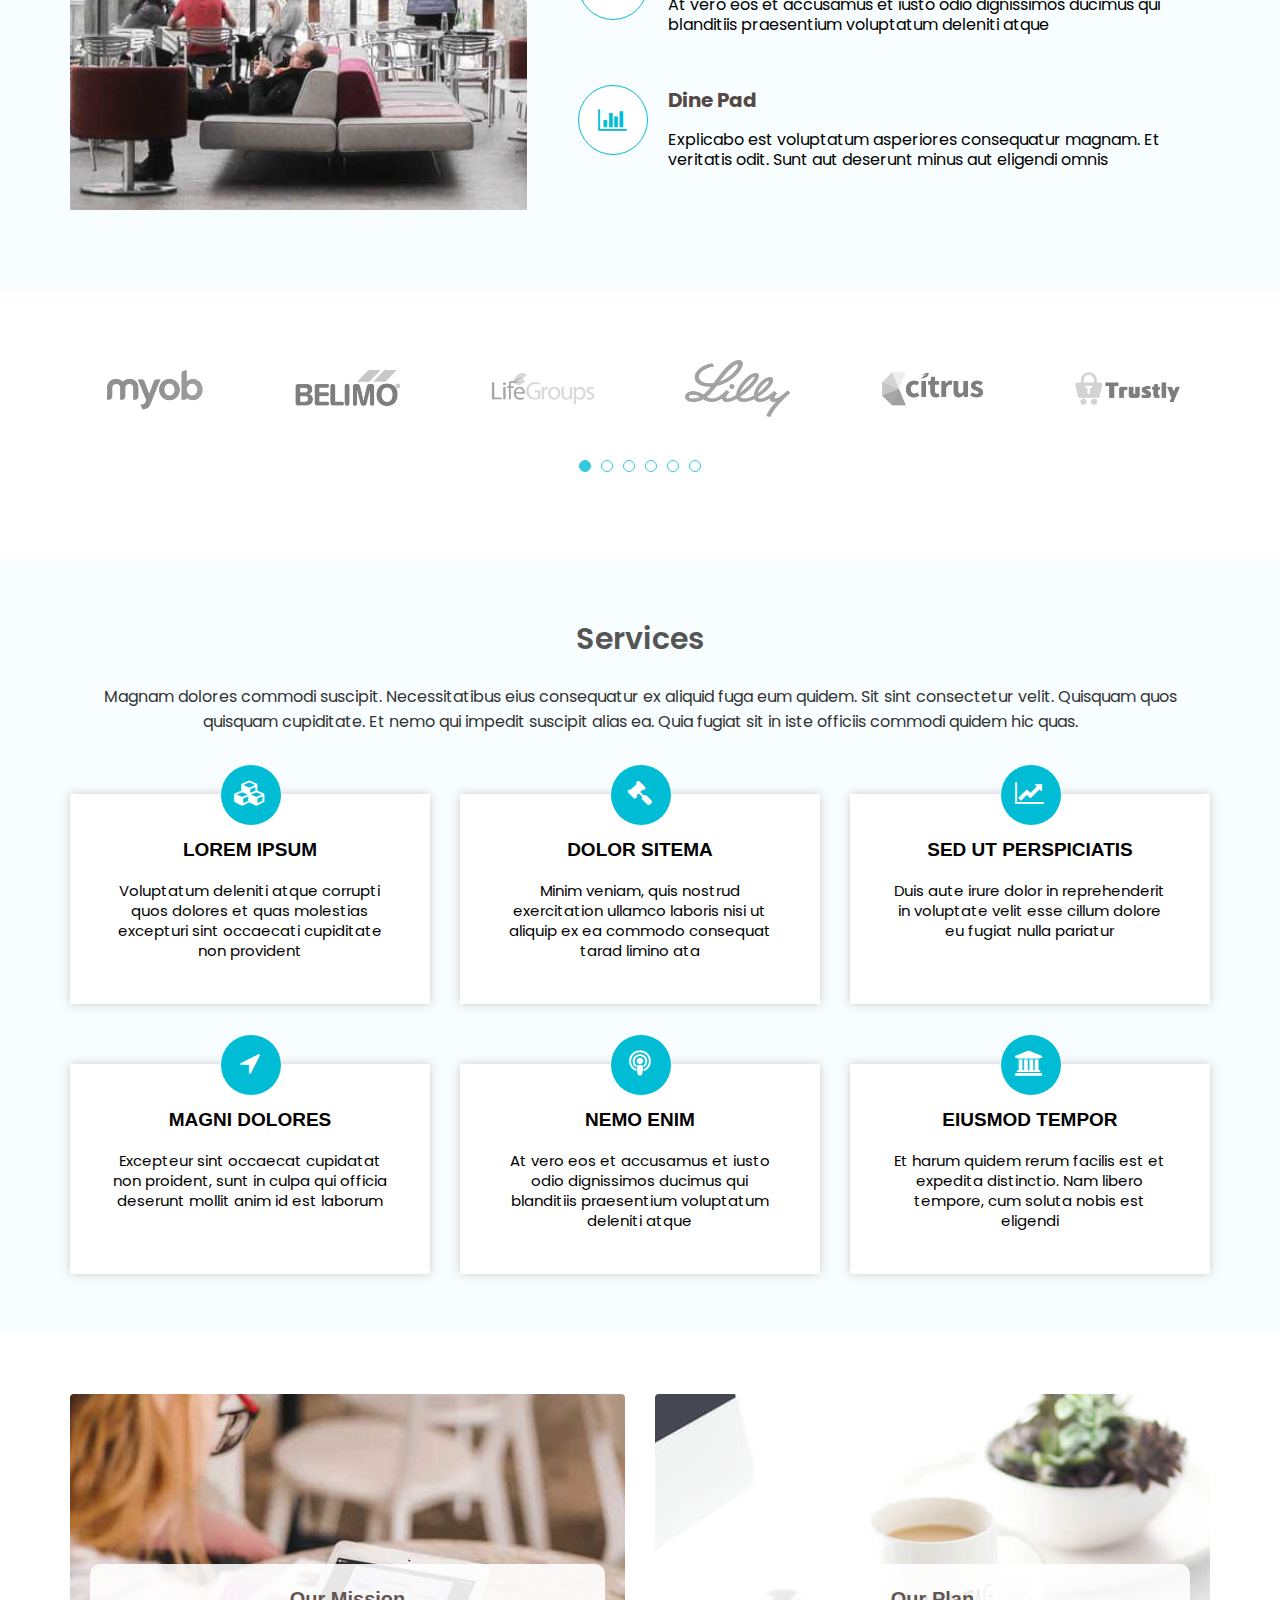
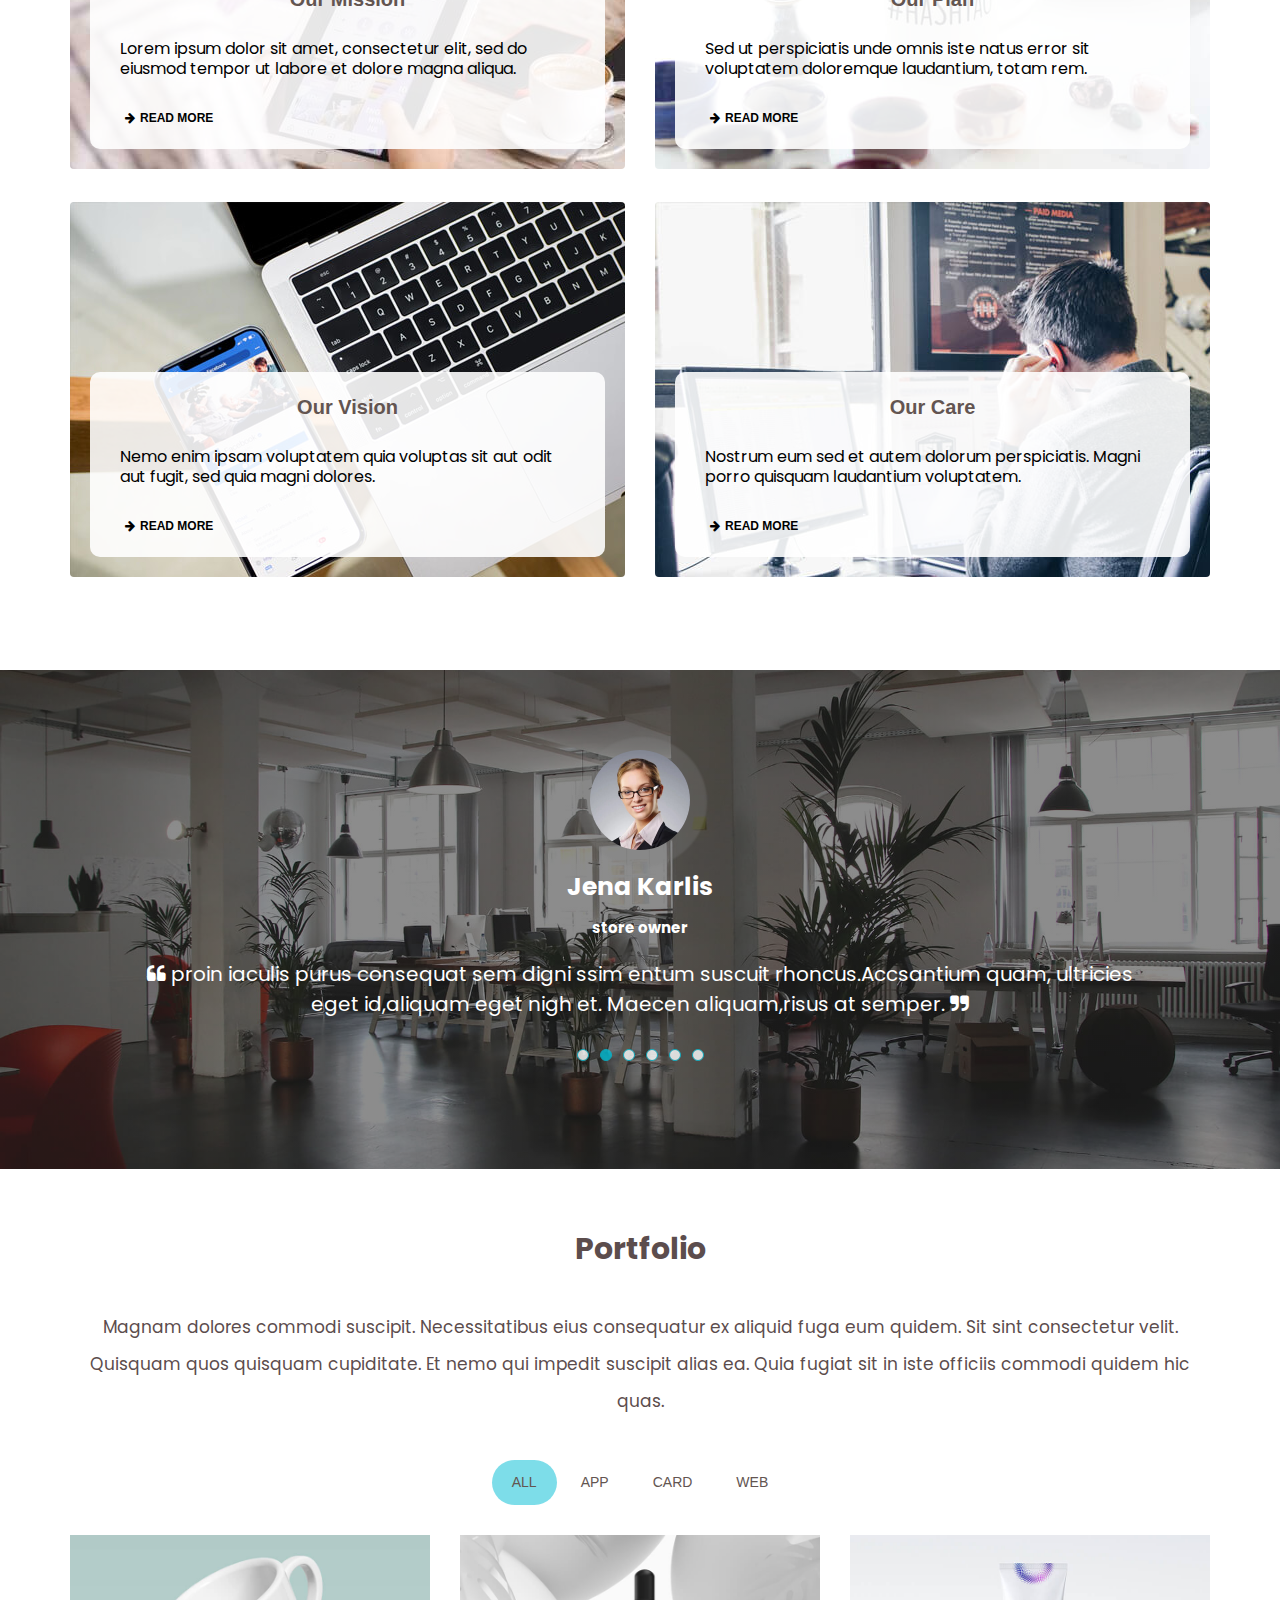
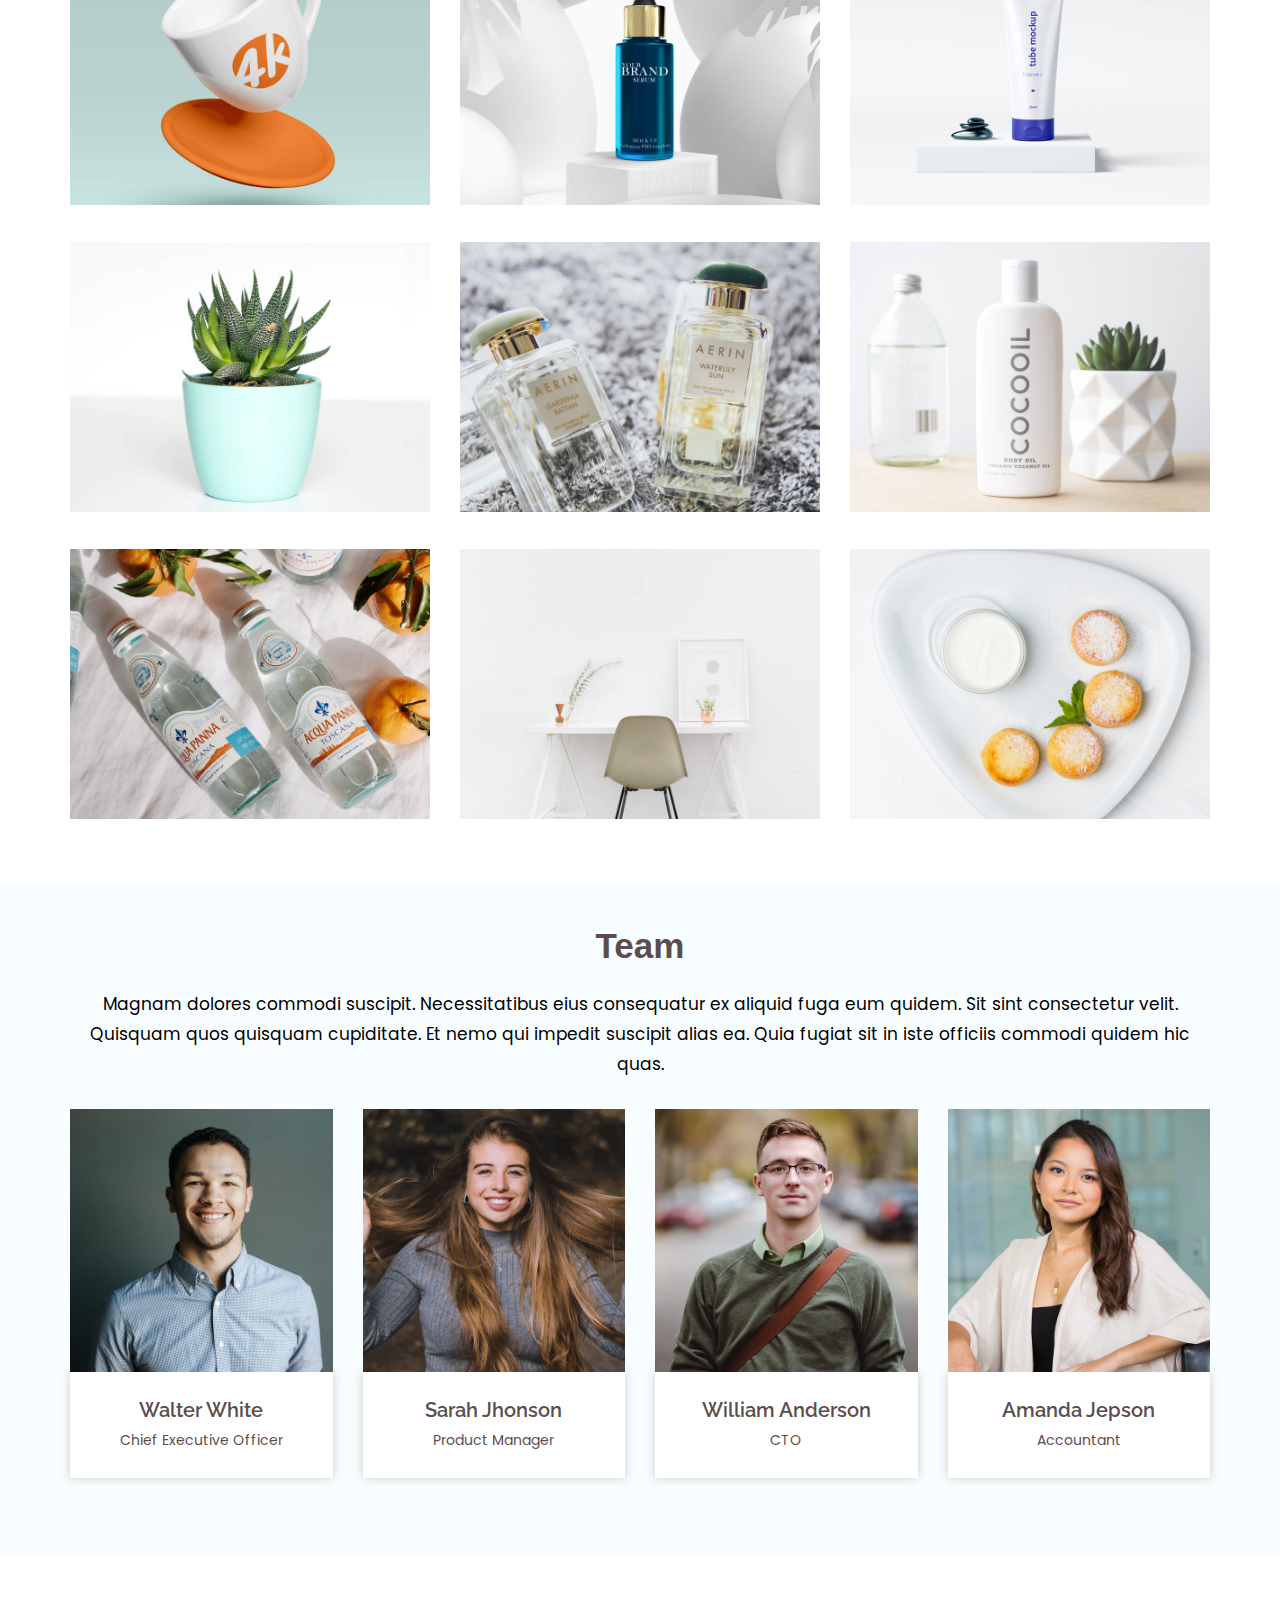
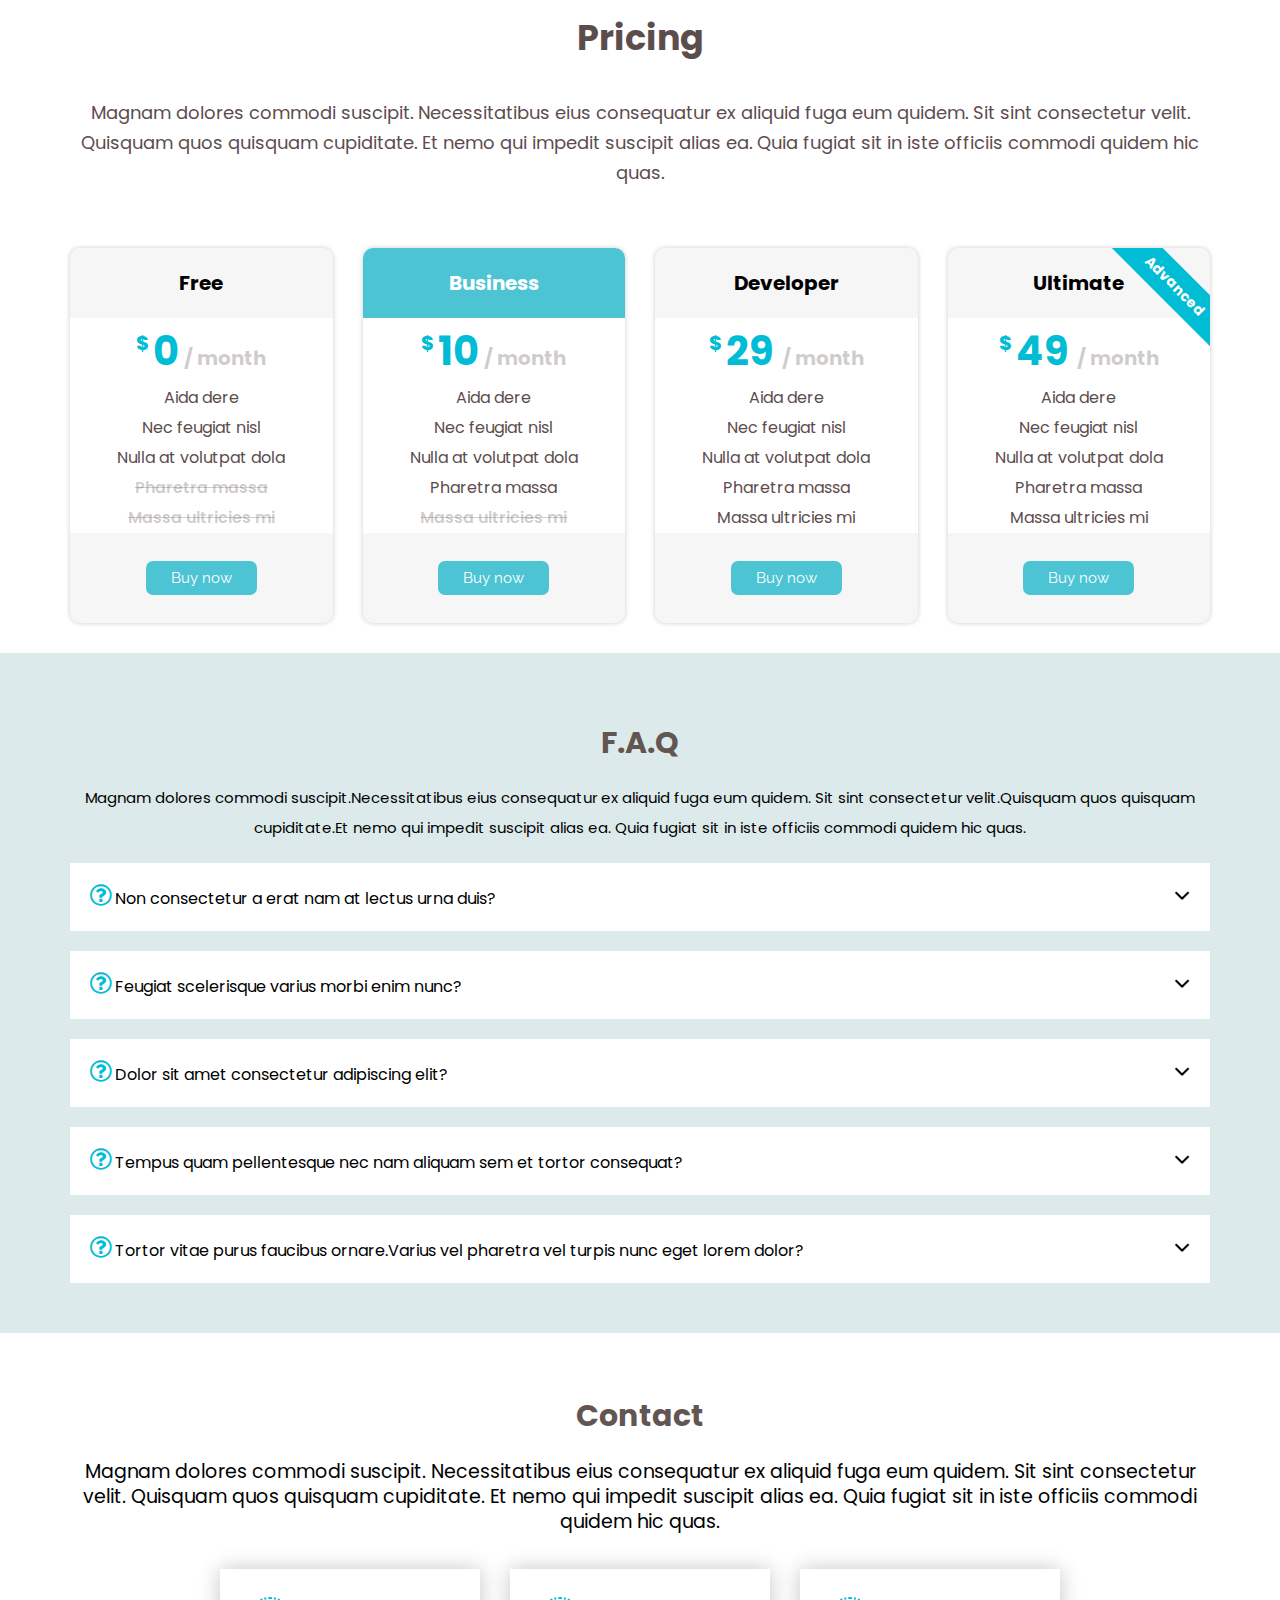
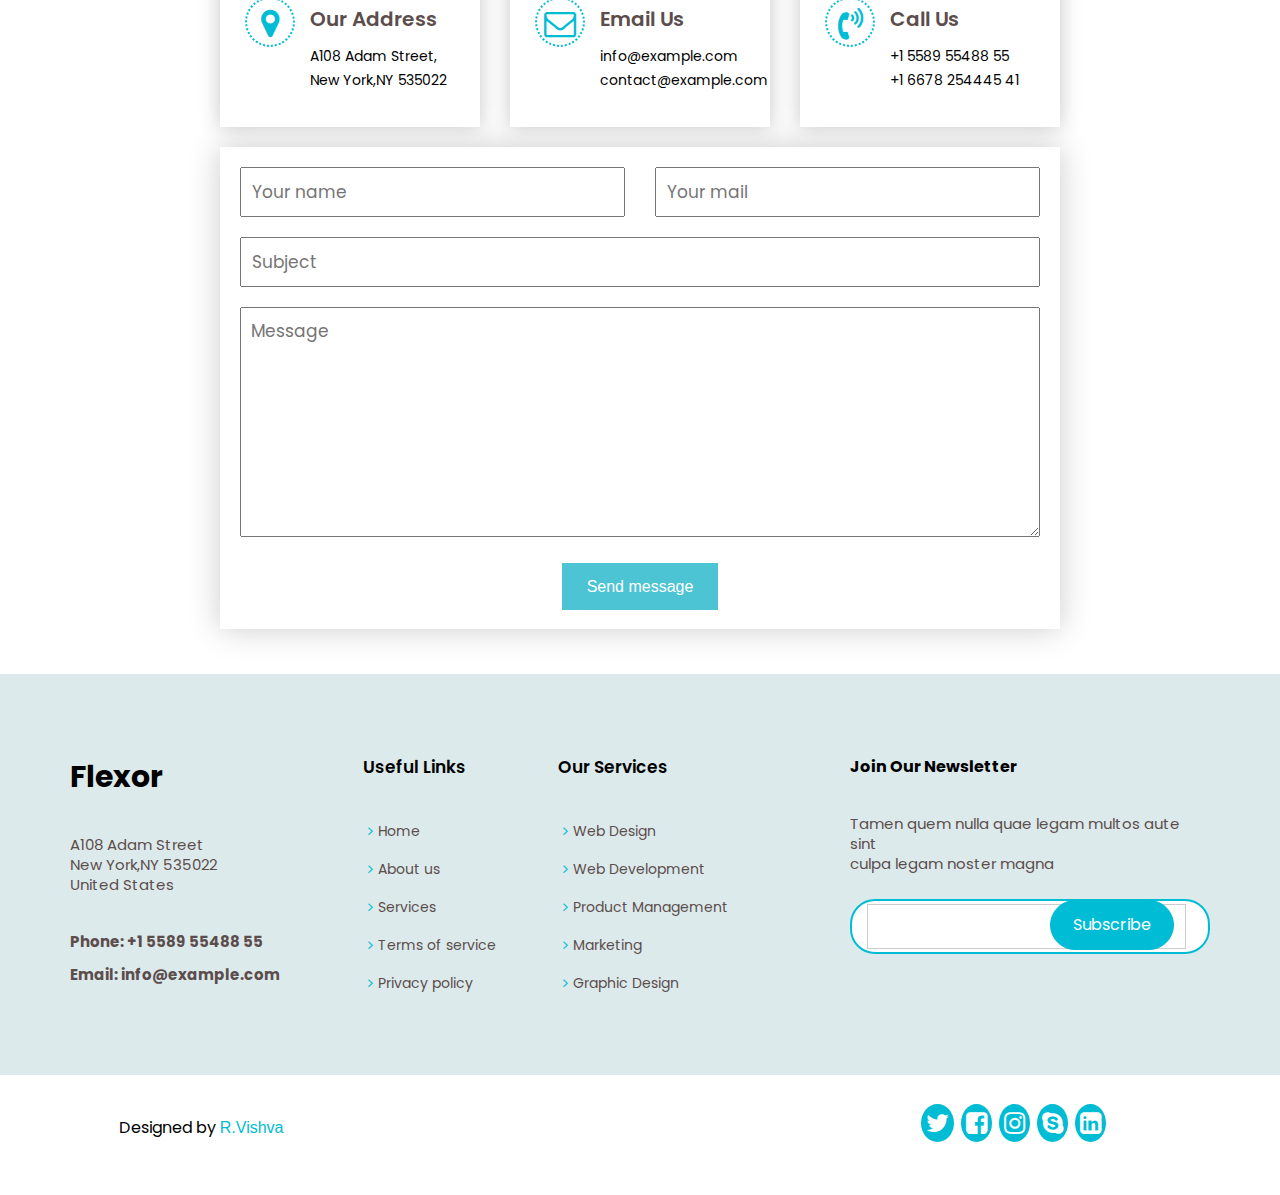
==== commit 9283fee3: "Update index.html" ====
--- a/index.html
+++ b/index.html
@@ -402,7 +402,7 @@
        </div>
 	   <div class="alls">
 	 <div class="btn1 active">
-	 <a href="#" >ALL </a></div>
+	 <a href="#" class="active" >ALL </a></div>
 	 <div class="btn1">
 	 <a href="#">APP</a></div>
 	  <div class="btn1">
@@ -871,10 +871,10 @@
 					<div class="base">
 						<h2>Join Our Newsletter</h2>
 						<br>
-						<p>Tamen quem nulla quae legam multos aute sint culpa legam noster magna</p>
+						<p>Tamen quem nulla quae legam multos aute sint<br>culpa legam noster magna</p>
 						<br>
-						<div class="out-side">
-							<form class="subscribe">
+						<div class="subscribe">
+							<form class="out-side">
 									<input type="email"name=""class="form-controal1">
 									<button type="submit" class="sub">Subscribe</button>
 							</form>
--- a/task.css
+++ b/task.css
@@ -114,7 +114,7 @@
    }
    
    /*====header style===*/
-   .header-top{
+   .header-start{
 	   background-color:#fff;
 	   
    }
@@ -454,6 +454,7 @@
 		min-height: 210px;
 		background-color:#fff;
 		box-shadow: 0 0 10px #ccc;
+		margin-bottom:20px;
 	}
 	.service-icon{
 		position: absolute;
@@ -466,6 +467,7 @@
 		color: #fff;
 		transform: translatex(-50%);
 		z-index: 1;
+		
 	}
 	.service-icon:after{
 		content:"";
@@ -553,6 +555,9 @@
 	}
 	 .big .box:hover .small >h4>a,.big .box:hover .small >a{
 		color: white; 
+	 }
+	 .small i{
+		 padding:5px;
 	 }
 	
   /*====background end===*/
@@ -726,6 +731,9 @@
 	  text-align:center;
 	  
 	}
+	.name-icon i{
+		padding:0px 10px;
+	}
 
 	.maker:hover .name-icon{
 		opacity:1;
@@ -1105,12 +1113,12 @@
    }
    .finish-02{
 	   background-color:white;
-	    font-size:30px;
+	    font-size:25px;
 	    height:60px;
 		padding-left:120px;
    }
    
-   .finish-02 >i{
+   .finish-02 >a{
 	   background:#00bcd4;
 	   padding:5px;
 	   color:white;
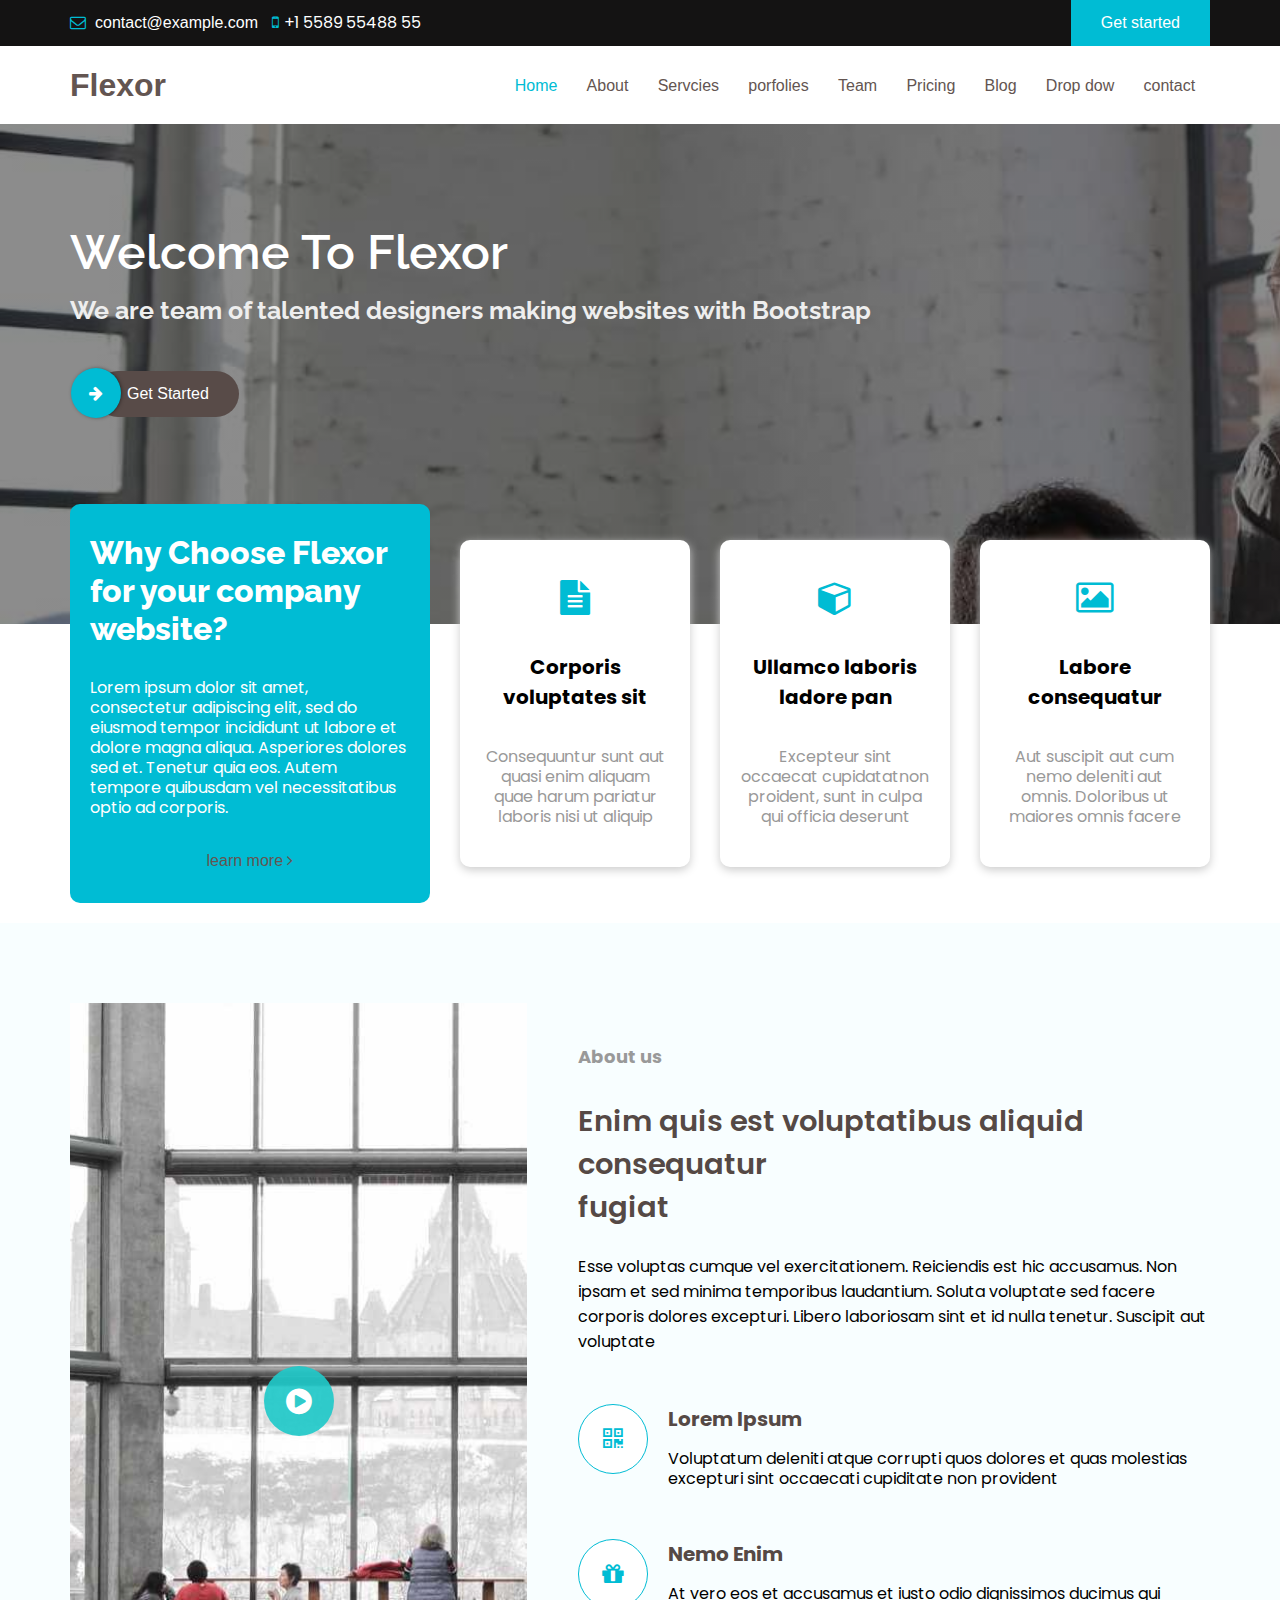
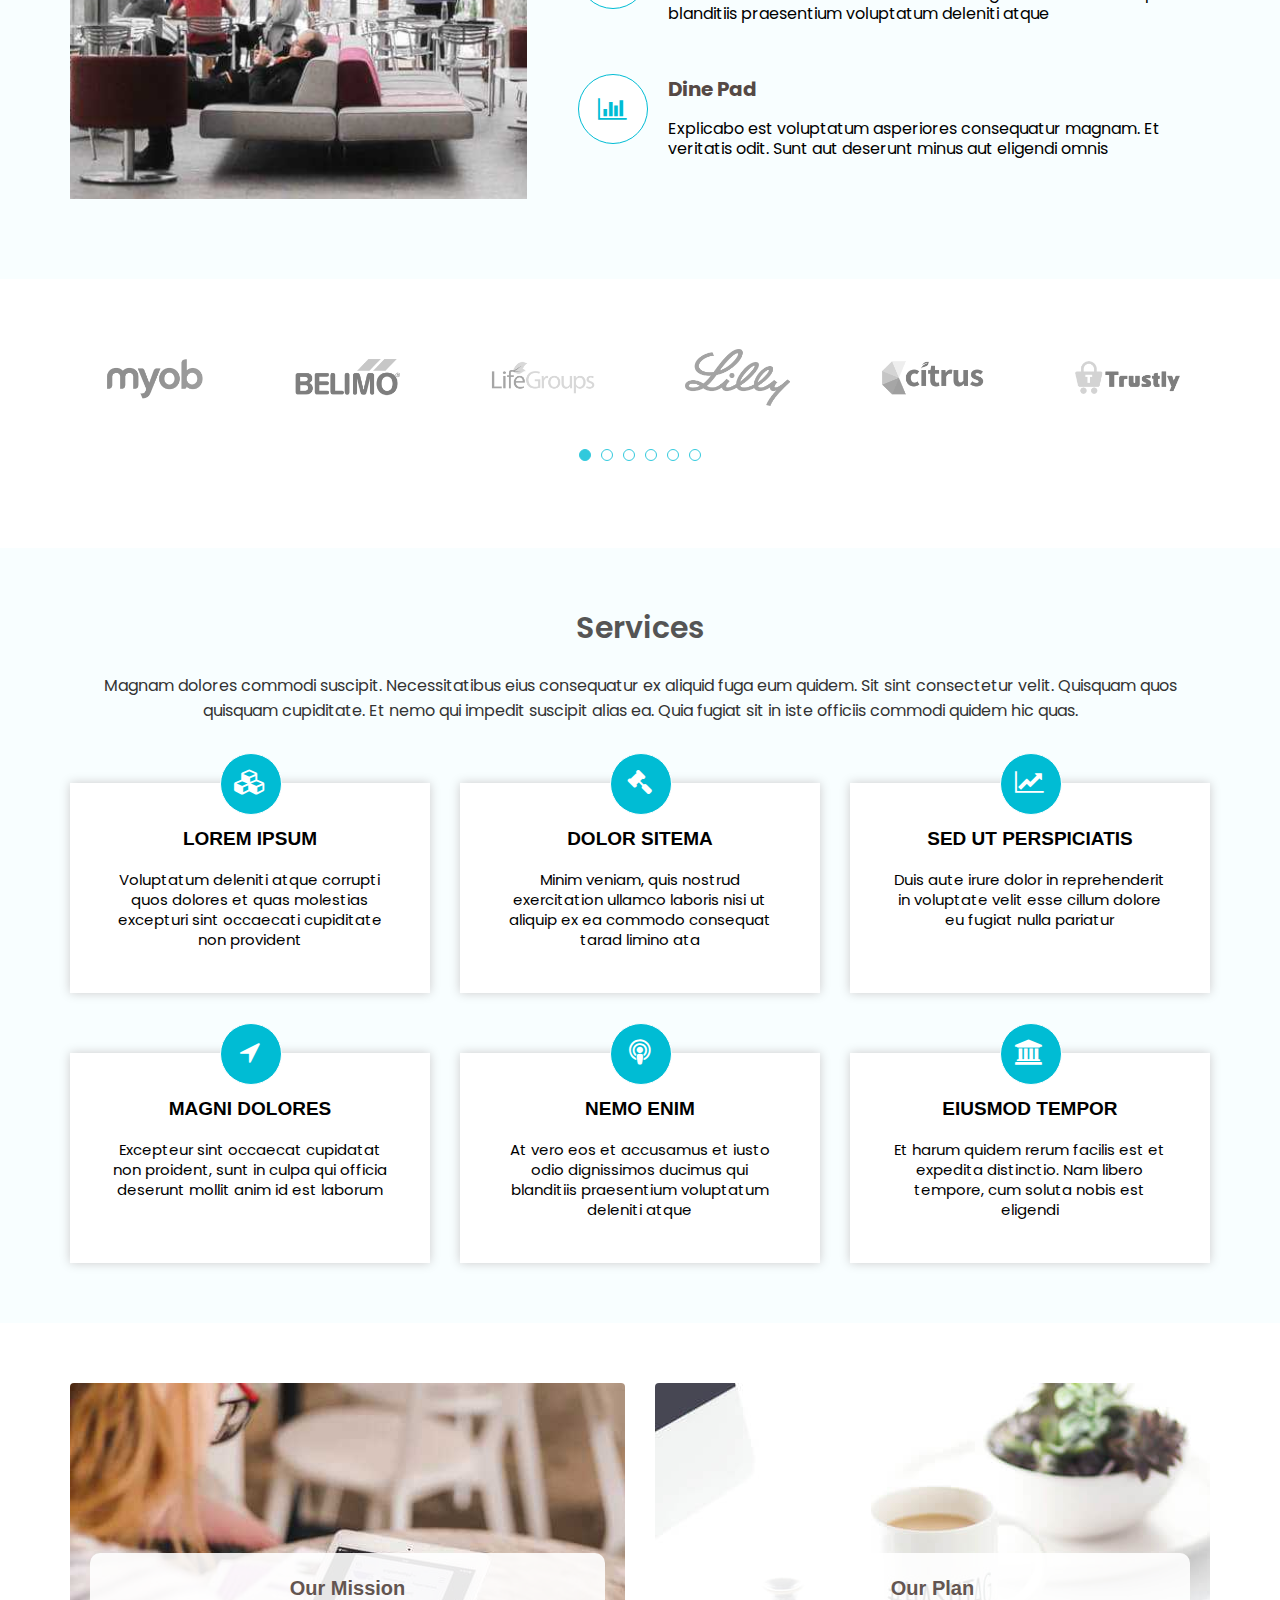
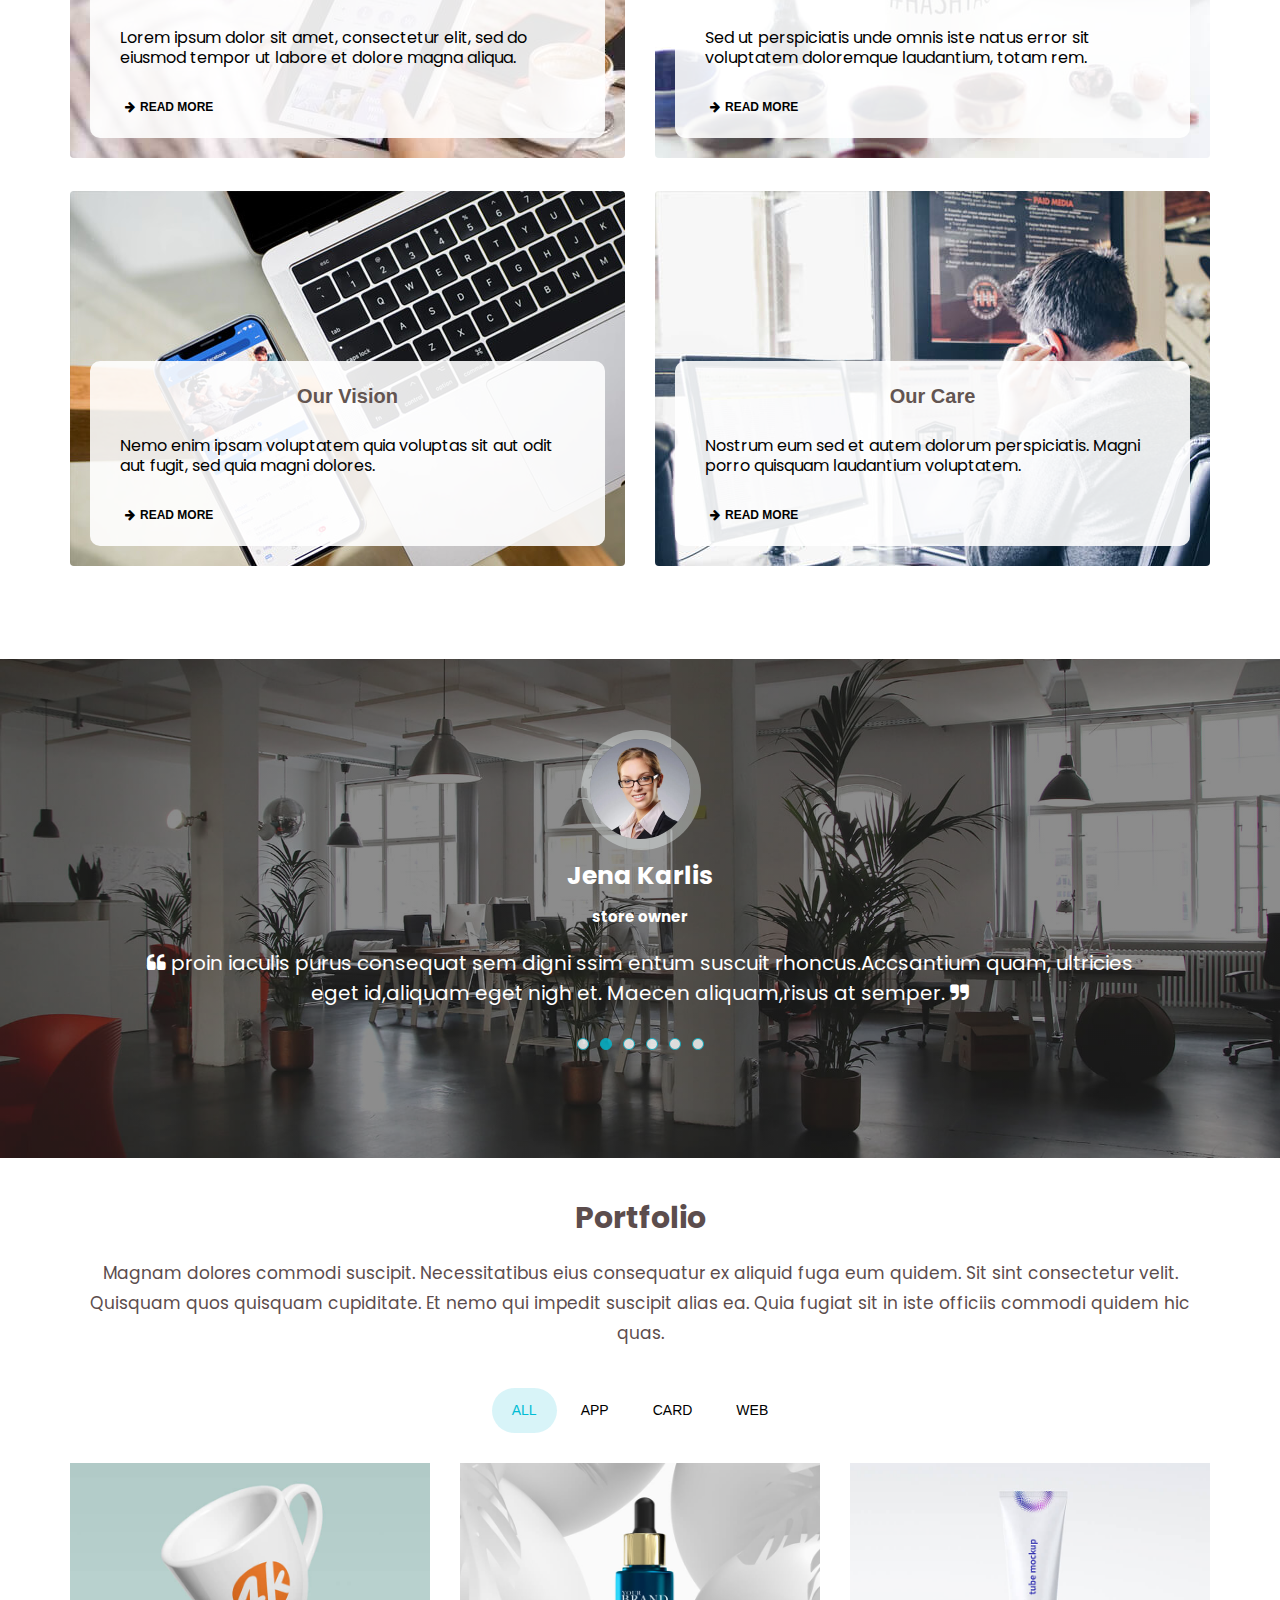
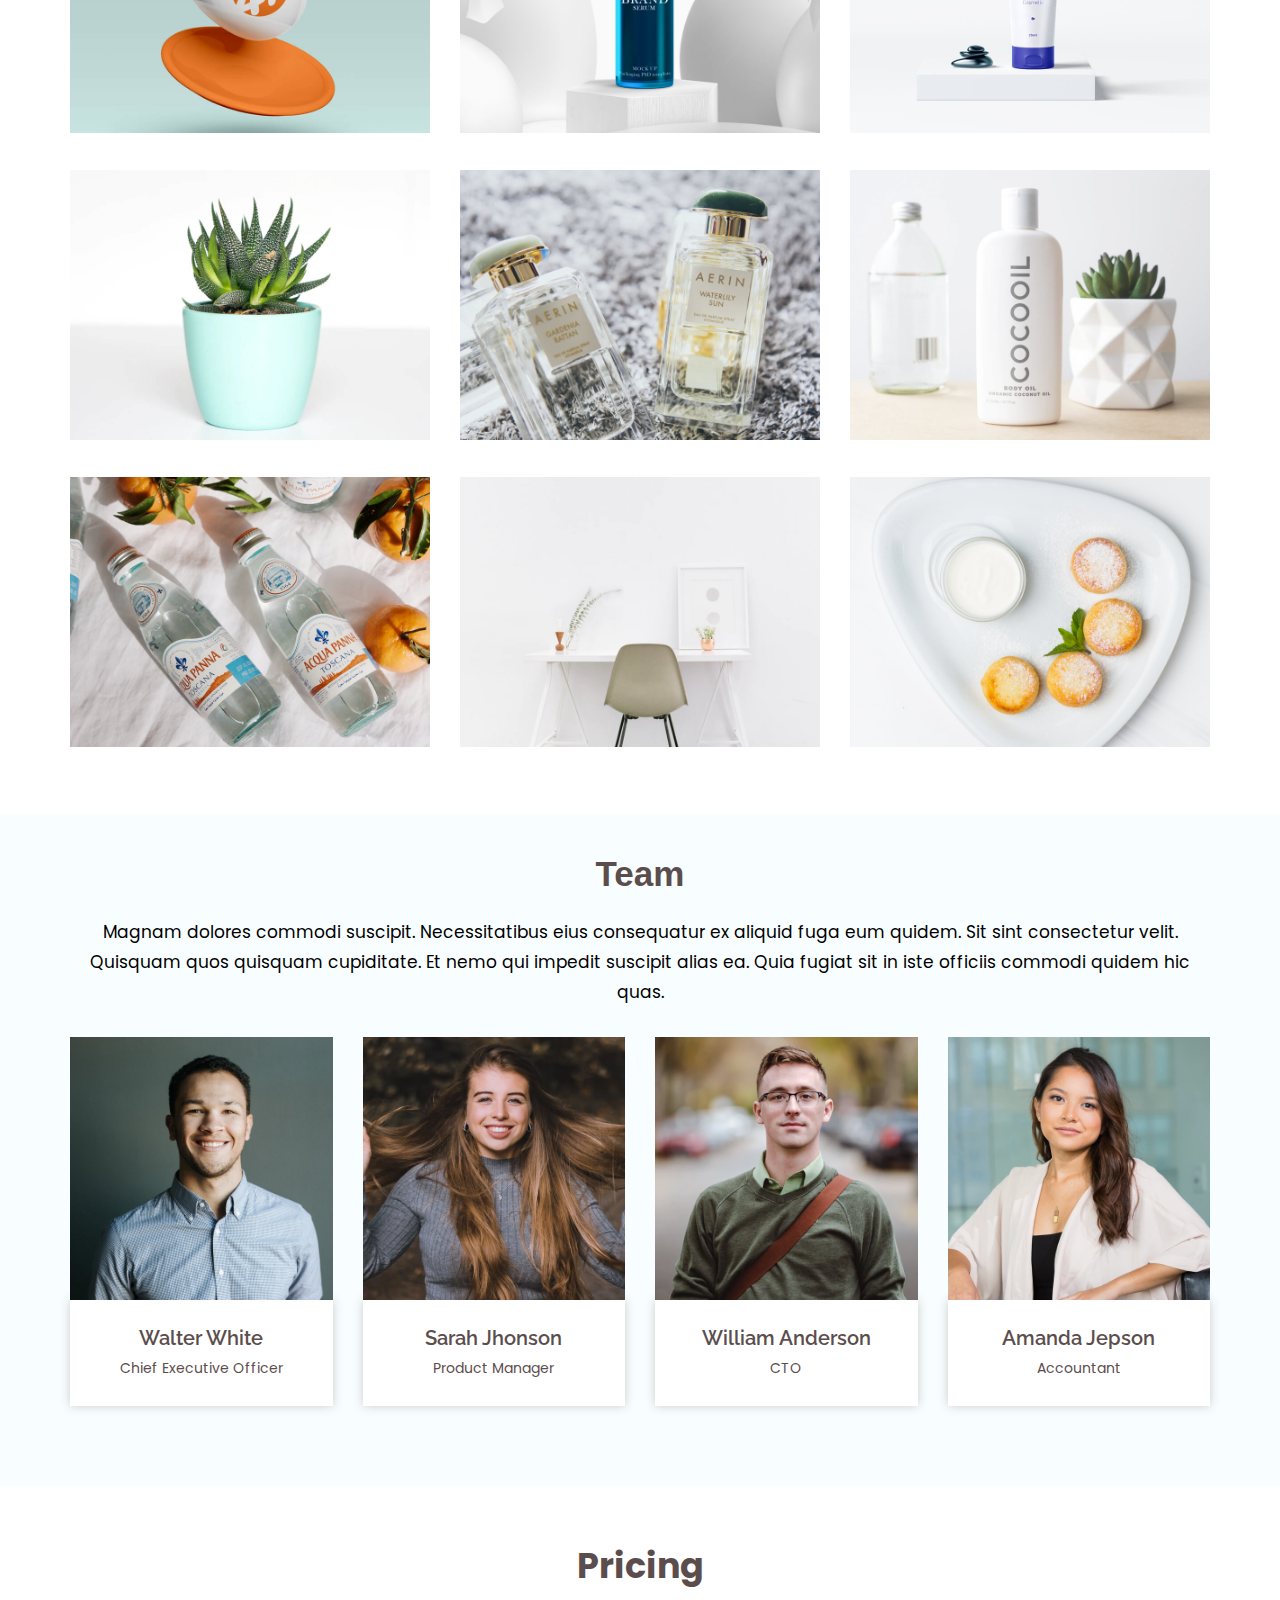
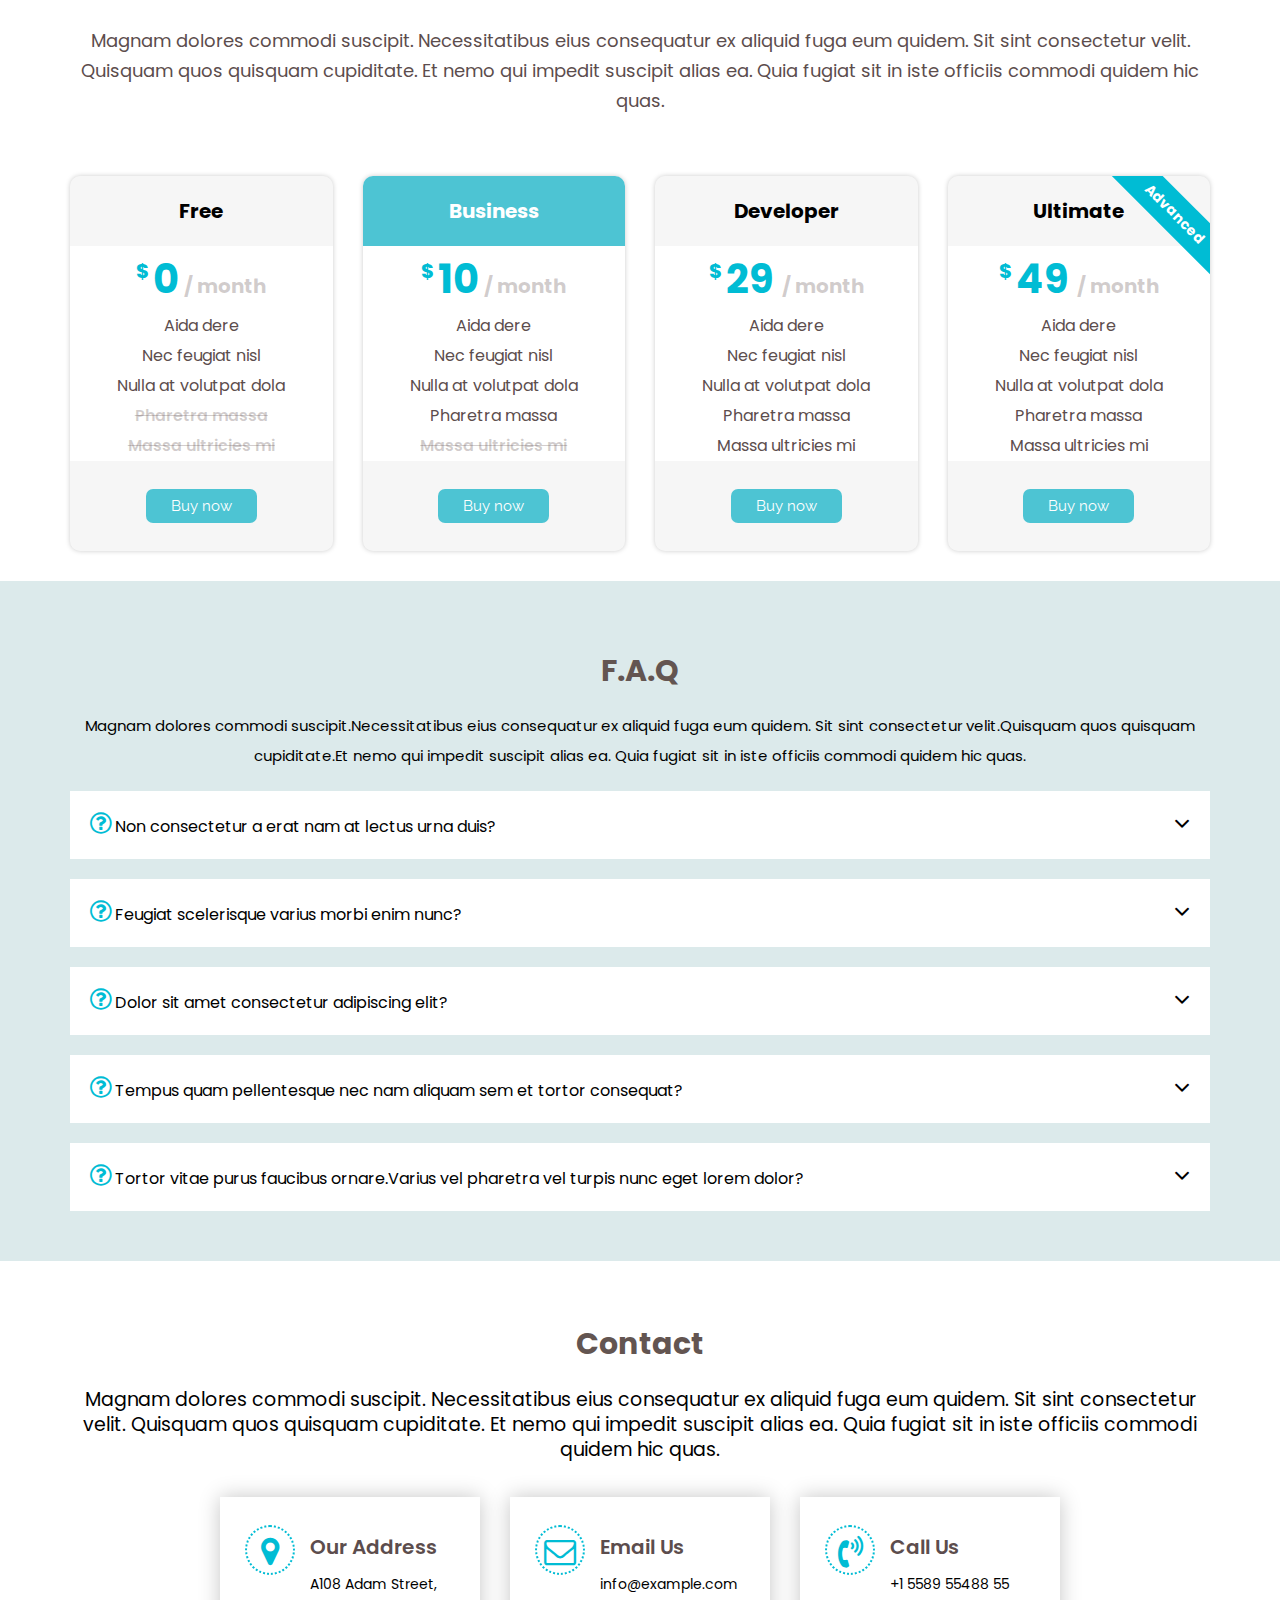
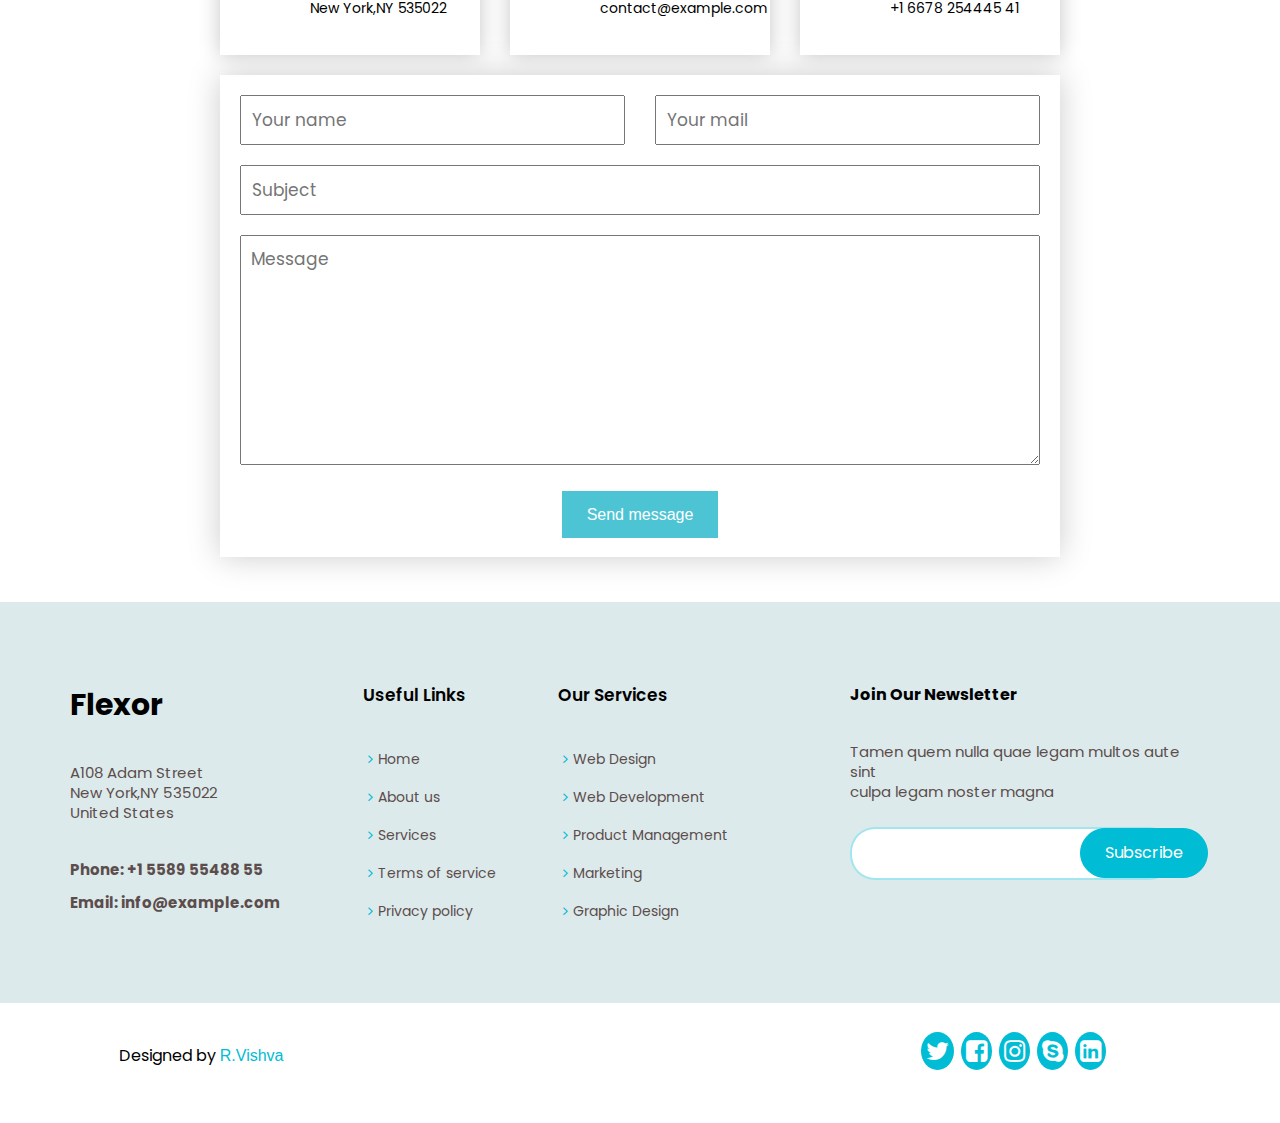
==== commit c7e08cee: "Update index.html" ====
--- a/index.html
+++ b/index.html
@@ -2,7 +2,7 @@
 <html>
 	<head>
 		<meta charset="utf-8">
-		<meta name="viewport" content="width=device-width,initial-scale=0.1">
+		<meta name="viewport" content="width=device-width,initial-scale=1.0">
 		<link rel="preconnect" href="https://fonts.googleapis.com">
 		<link rel="preconnect" href="https://fonts.gstatic.com" crossorigin>
 		<link href="https://fonts.googleapis.com/css2?family=Poppins:ital,wght@0,200;0,300;0,400;0,500;0,600;0,700;0,800;1,100;1,200;1,300;1,400;1,500;1,600;1,700;1,800&amp;family=Raleway:ital,wght@0,500;0,600;0,700;1,500;1,600;1,700&amp;display=swap" rel="stylesheet">
@@ -17,6 +17,7 @@
 		<link rel="stylesheet" href="css/reset.css">
 		<link rel="stylesheet" href="task.css">
 		<link rel="stylesheet" href="css/font-awesome.min.css">
+		<link rel="stylesheet" href="task respons.css">
 	</head>
 	<body>
 	<!----header section start ---->
@@ -37,7 +38,7 @@
 							</div>
 						</div>
 						<div class="col-lg-4 text-right">
-							<a class="btn">
+							<a class="btn hed-btn">
 							Get started
 							</a>
 						</div>
@@ -107,7 +108,9 @@
 						Autem tempore quibusdam vel 
 						necessitatibus optio ad corporis.
 						</p>
+						<div class="text-center">
 						<a href="#">learn more <i class="fa fa-angle-right" aria-hidden="true"></i></a>
+						</div>
 						</div>
 					</div>
 					<div class="col-lg-8">
@@ -207,35 +210,35 @@
 	   <section class="customer">
 			<div class="container">
 				<div class="row align-items-center">
-					<div class="col-lg-2">
+					<div class="col-lg-2 col-mo-4">
 						<div class="client-sec">
 						<img src="img/client-1.png"alt="wait">
 					    </div>
 					
 						</div>
-					<div class="col-lg-2">
+					<div class="col-lg-2 col-mo-4">
 						<div class="client-sec">
 						
 						<img src="img/client-2.png"alt="wait">
 						
 						</div>
 					</div>
-					<div class="col-lg-2">
+					<div class="col-lg-2 col-mo-4">
 						<div class="client-sec">
 						<img src="img/client-3.png"alt="wait">
 						</div>
 					</div>
-					<div class="col-lg-2">
+					<div class="col-lg-2 col-mo-4">
 						<div class="client-sec">
 						<img src="img/client-4.png"alt="wait">
 						</div>
 					</div>
-					<div class="col-lg-2">
+					<div class="col-lg-2 col-mo-4">
 						<div class="client-sec">
 						<img src="img/client-5.png"alt="wait">
 						</div>
 					</div>
-					<div class="col-lg-2">
+					<div class="col-lg-2 col-mo-4">
 						<div class="client-sec">
 						<img src="img/client-6.png"alt="wait">
 						</div>
@@ -792,7 +795,7 @@
 	  </div>
 	  </div>
 
-	  <div class="col-lg-12">
+	  <div class="col-lg-12 ">
 	 <div class="form-content">
 	  <div class="row">
 	  <div class="col-lg-6">
@@ -800,7 +803,7 @@
 	  <input type="text" placeholder="Your name" class="form1">
 	  </div>
 	  </div>
-	  <div class="col-lg-6">
+	  <div class="col-lg-6 ">
 	  <div class="form">
 	   <input type="text" placeholder="Your mail" class="form1">
 	   </div>
@@ -905,7 +908,7 @@
 					<a href="#"><i class="fa fa-linkedin-square" aria-hidden="true"></i></a>
 				</div>
 			</div>
-			</div>
+		</div>
 		</div>
 	</div>
 	
--- a/task.css
+++ b/task.css
@@ -575,7 +575,7 @@
   }
    .content2 > img{
 	 border-radius:50%;
-     box-shadow:2px 2px 2px 15px #8080804d; 
+     box-shadow:1px 1px 0px 10px #f8feff5e; 
   }
   .content2 > h1{
 	  margin-top:10px;
@@ -601,7 +601,7 @@
    .content3{
 	  margin:40px 0;
 	  text-align:center;
-	  line-height:80px;
+	  line-height:40px;
    }
    .content3 h1{
 	   color:#5c4d4d;
@@ -612,7 +612,7 @@
 	   color:#5c4d4d;
 	   padding-top:20px;
 	   font-size:17px;
-	   line-height:37px;
+	   line-height:30px;
    }
     .alls{
 	  text-align: center;
@@ -627,16 +627,25 @@
    a{
 	   text-decoration:none;
    }
-   .btn1:hover{
-	   background-color:#00bcd482;
+   .btn1 > a{
+	   color:black;
+   }
+   .alls a.active{
+	   color:#00bcd4;
+   }
+   .btn1:hover a{
+	   color:#00bcd4;
    }
    .alls div.active{
-	   background-color:#00bcd482;
+	   background-color:#93e1eb5c;
    }
    .adding img{
 	  margin-top:30px;
 	  width:100%;
    } 
+   .btn1:hover{
+	   background-color:#93e1eb5c;
+   }
    .adding {
 	   position:relative;
    }
@@ -1064,42 +1073,44 @@
 	   font-weight:bold;
    }
 	.out-side{
-		border: 2px solid #00bcd4;
+		border: 2px solid #00bcd45e;
 		border-radius: 25px;
 		background: #fff;
 		padding: 1px;
+		width: 90%;
+        position: absolute;
+	}
+	.subscribe{
+		position: relative;
 	}
 	.sub{
-		position: absolute;
-		right: 106px;
-		transform: translateY(-2px);
-		border-radius: 25px;
-		background-color: #00bcd4;
-		text-align: center;
-		font-size: 16px;
-		color: #fff;
-		height: 50px;
-		border: 1px solid #00bcd4;
-		line-height: 45px;
-		padding: 0px 22px;
-		cursor: pointer;
-		text-align: center;
+    position: absolute;
+    transform: translateY(-2px);
+    border-radius: 25px;
+    background-color: #00bcd4;
+    text-align: center;
+    font-size: 16px;
+    color: #fff;
+    height:50px;
+    border: 1px solid #00bcd4;
+    line-height: 45px;
+    padding: 0px 24px;
+    cursor: pointer;
 	}
 	.form-controal1{
-       position: relative;
-		left: 2px;
-		bottom: 0px;
-		width: 90%;
-		border: solid 1px #ccc;
-		color: #999;
-		font-size: 16px;
-		padding: 9px 0px;
-		margin: 2px;
-		transform: trnsalateX(4);
-		transform: translate(10px, 0px);
-	}
-	.subscribe>input{
+    width: 70%;
+    border: solid 1px #ccc;
+    color: #999;
+    font-size: 16px;
+    padding: 9px 0px;
+    margin: 2px;
+    transform: translate(10px, 0px);
+	}
+	.out-side>input{
 		border:0;
+	}
+	.sub:hover{
+		background: #059db1;
 	}
    .sub:focus{
 	   border-color: #00bcd4;
@@ -1133,6 +1144,7 @@
 	 margin-top:10px;
 	      
    }
+   
     
    
    /*===finish end===*/
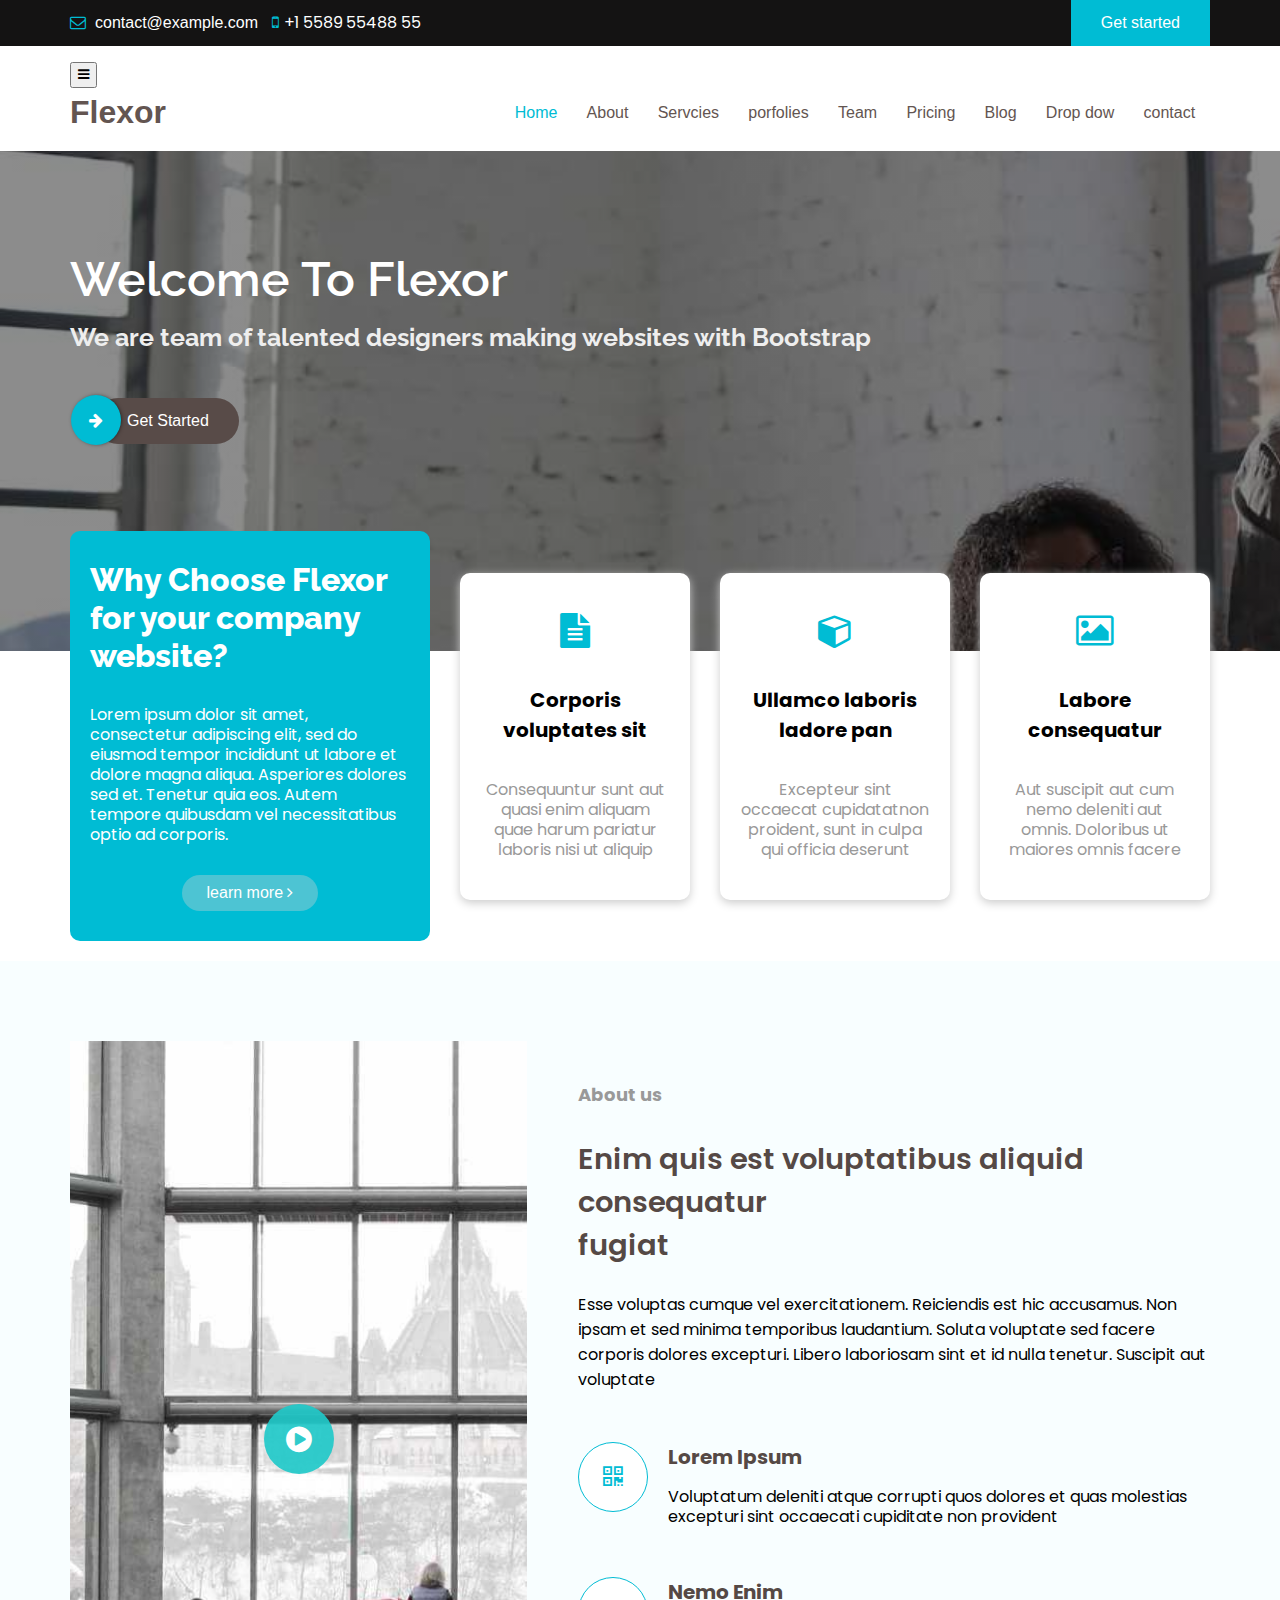
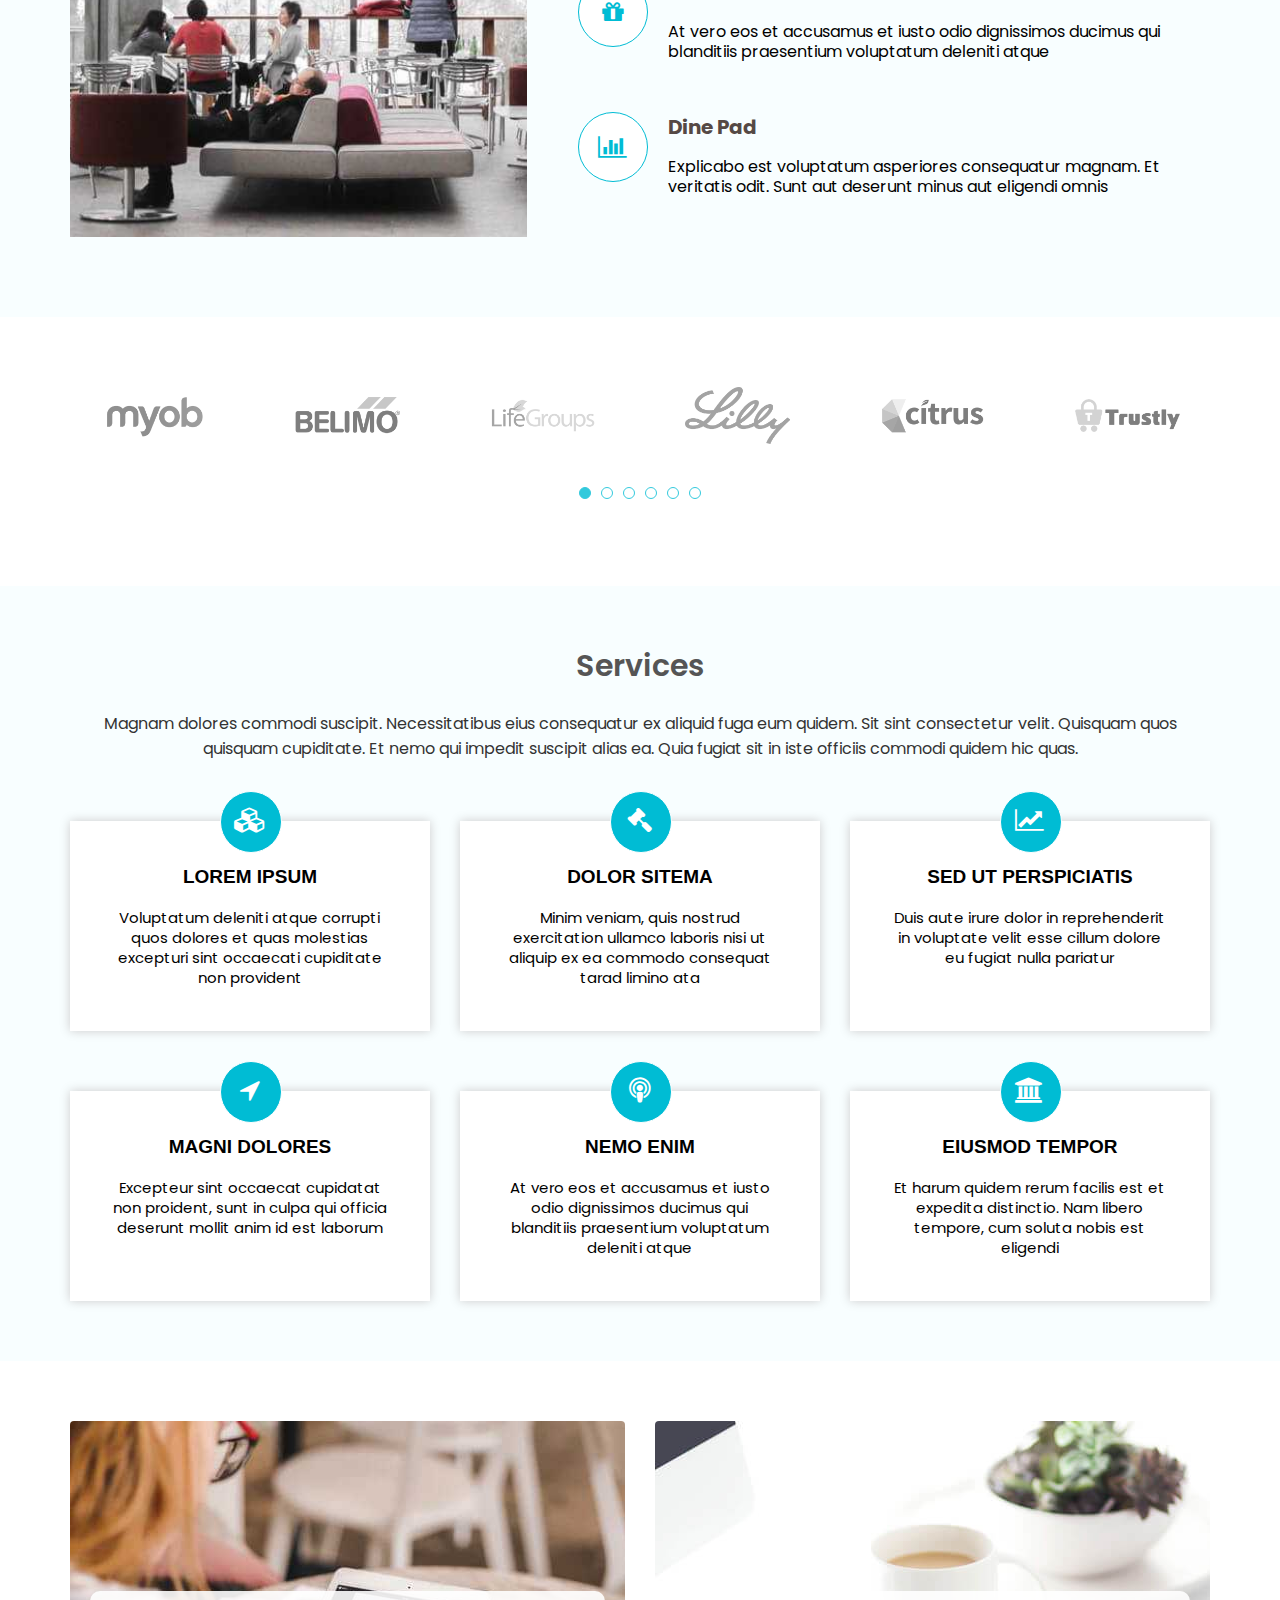
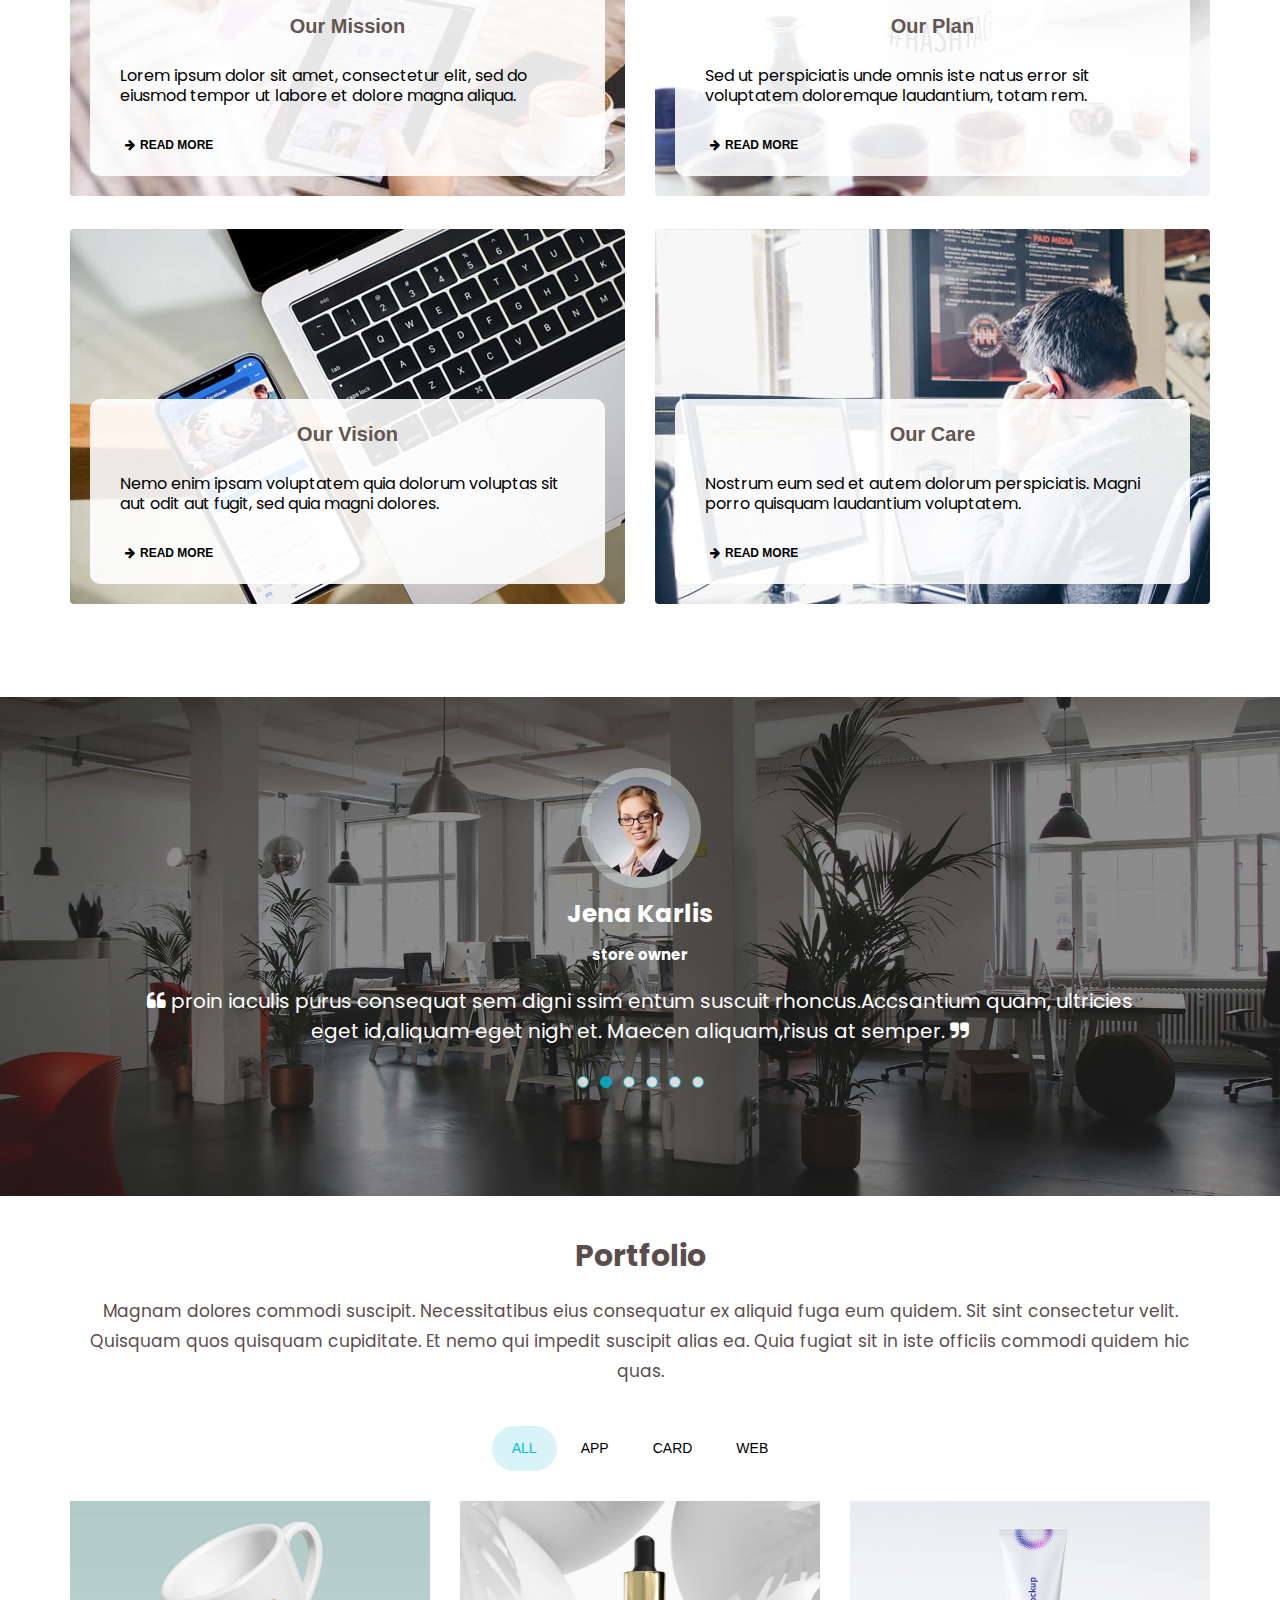
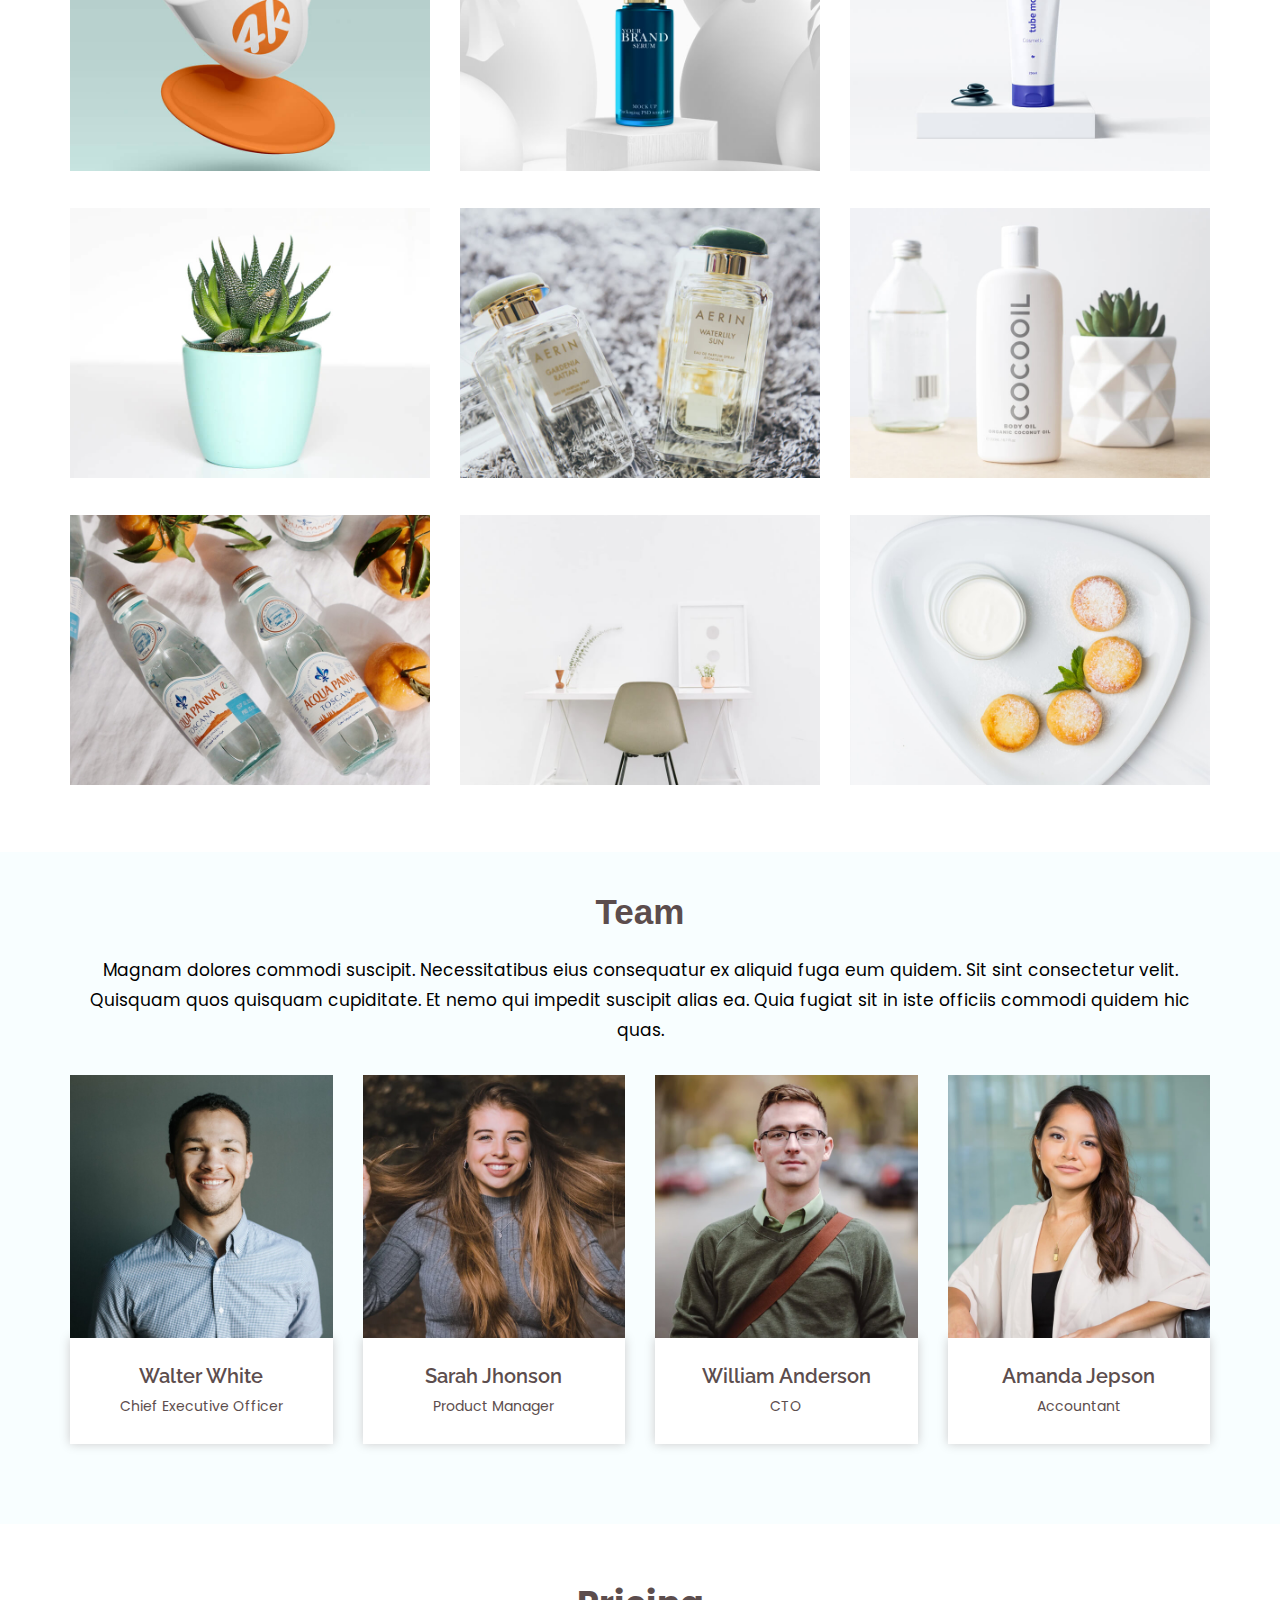
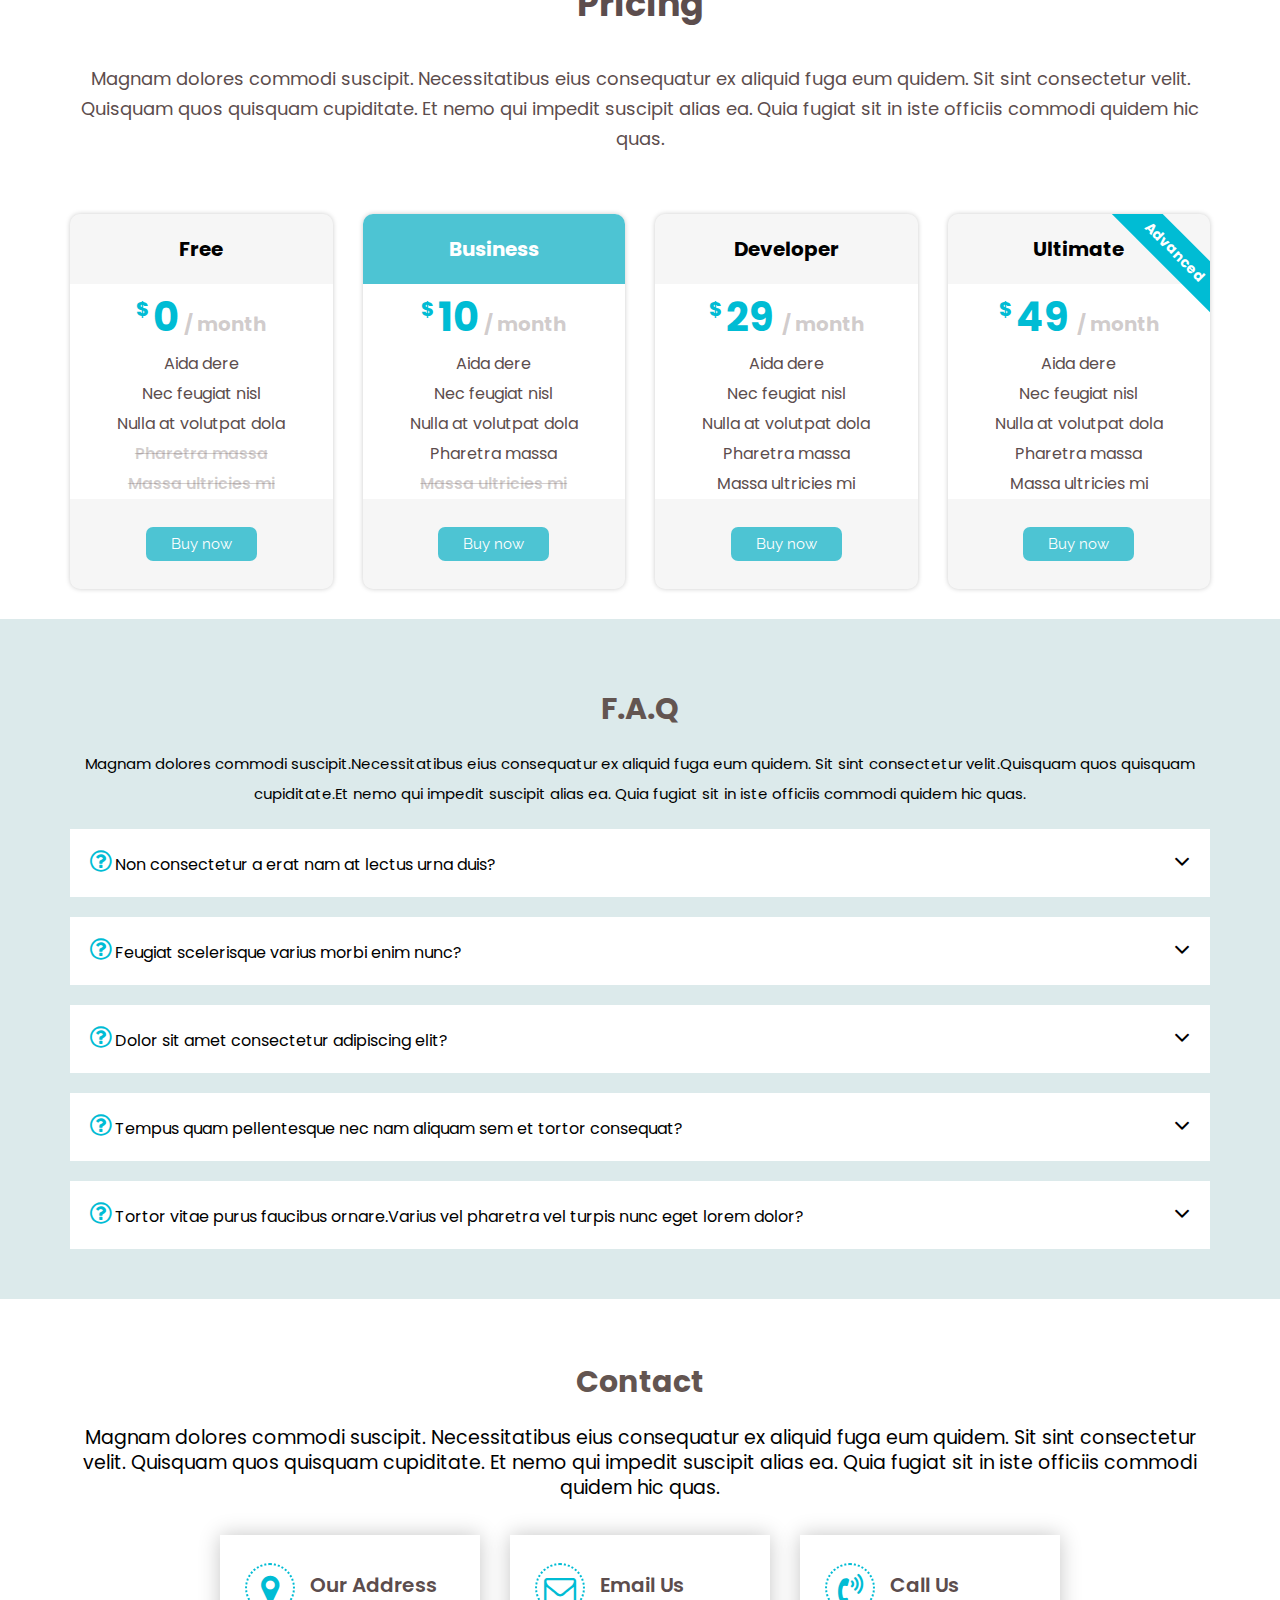
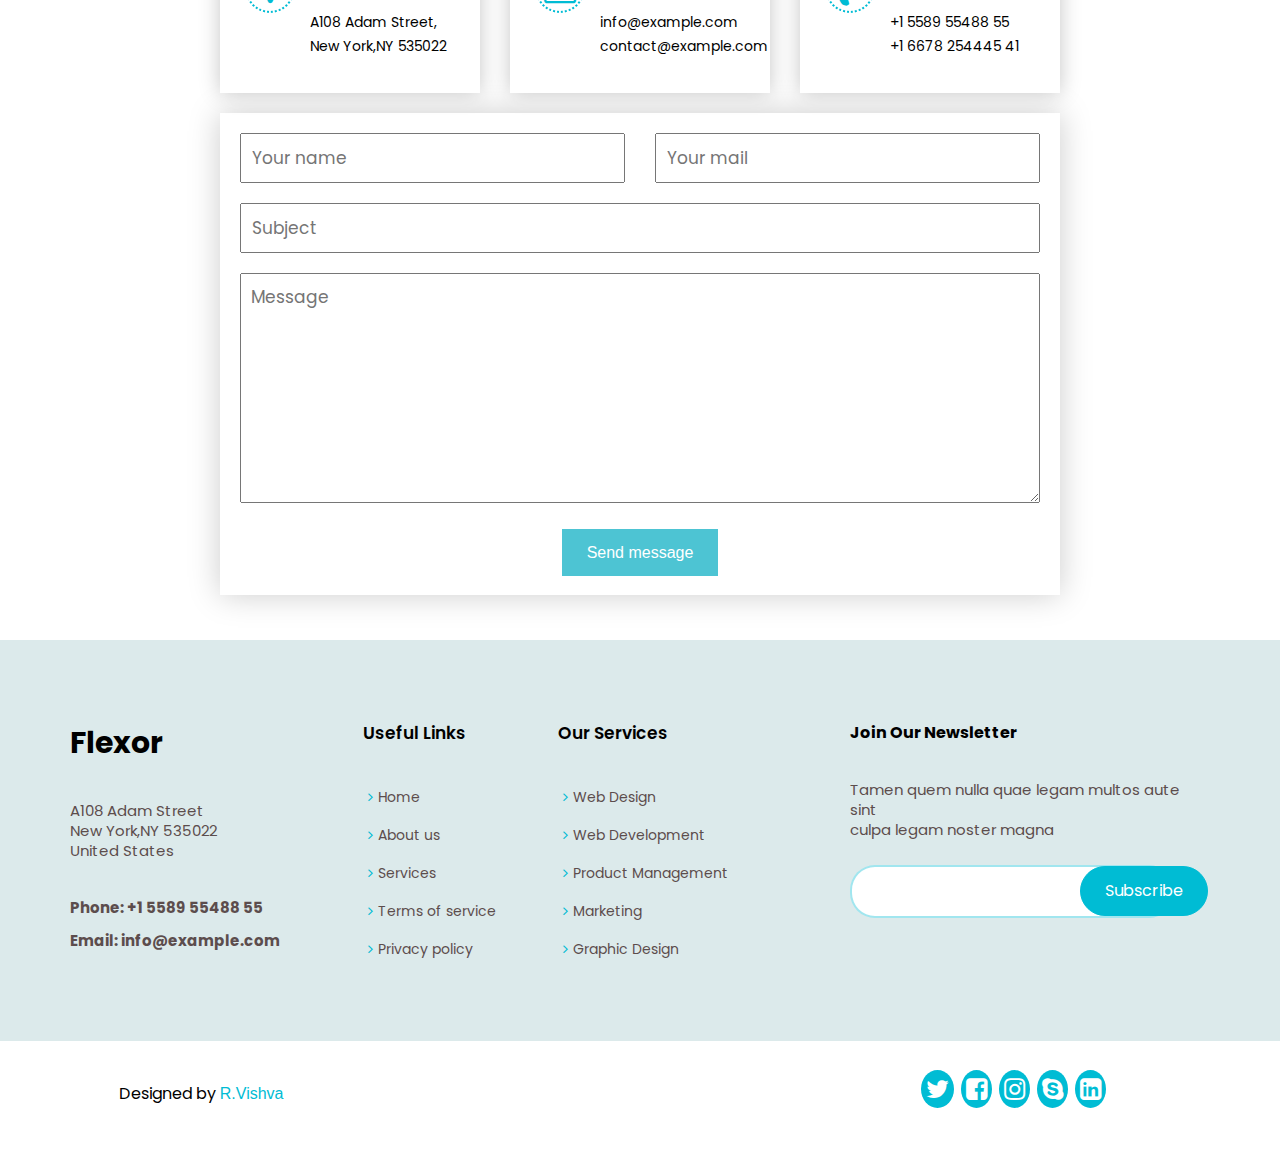
==== commit 20d2d566: "Update index.html" ====
--- a/index.html
+++ b/index.html
@@ -26,7 +26,7 @@
 			<div class="header-info">
 				<div class="container">
 				   <div class="row justify-content-between">
-						<div class="col-lg-8">
+						<div class="col-lg-8 col-ta-8">
 							<div class="contact-info">
 								<span>
 									<i class="fa fa-envelope-o" aria-hidden="true"></i>
@@ -37,7 +37,7 @@
 								</span>
 							</div>
 						</div>
-						<div class="col-lg-4 text-right">
+						<div class="col-lg-4 col-ta-4 text-right">
 							<a class="btn hed-btn">
 							Get started
 							</a>
@@ -48,10 +48,14 @@
 	<!---header info ends---->
 			<div class="nav-section">
 				<div class="container">
+				<button class="icon d-lg-none">
+						<i class="fa fa-bars" aria-hidden="true"></i>
+					</button>
 					<div class="row align-items-center">
+					
 						<div class="col-lg-4">
 							<h1 class="logo">
-							<a href="#">Flexor</a>
+							<a href="#">Flexor</a>  
 							</h1>
 						</div>
 						<div class="col-lg-8">
@@ -210,35 +214,35 @@
 	   <section class="customer">
 			<div class="container">
 				<div class="row align-items-center">
-					<div class="col-lg-2 col-mo-4">
+					<div class="col-lg-2 col-mo-4 col-ta-3">
 						<div class="client-sec">
 						<img src="img/client-1.png"alt="wait">
 					    </div>
 					
 						</div>
-					<div class="col-lg-2 col-mo-4">
+					<div class="col-lg-2 col-mo-4 col-ta-3">
 						<div class="client-sec">
 						
 						<img src="img/client-2.png"alt="wait">
 						
 						</div>
 					</div>
-					<div class="col-lg-2 col-mo-4">
+					<div class="col-lg-2 col-mo-4 col-ta-3">
 						<div class="client-sec">
 						<img src="img/client-3.png"alt="wait">
 						</div>
 					</div>
-					<div class="col-lg-2 col-mo-4">
+					<div class="col-lg-2 col-mo-4 col-ta-3">
 						<div class="client-sec">
 						<img src="img/client-4.png"alt="wait">
 						</div>
 					</div>
-					<div class="col-lg-2 col-mo-4">
+					<div class="col-lg-2 col-mo-4 col-ta-3 d-md-none">
 						<div class="client-sec">
 						<img src="img/client-5.png"alt="wait">
 						</div>
 					</div>
-					<div class="col-lg-2 col-mo-4">
+					<div class="col-lg-2 col-mo-4 col-ta-3 d-md-none">
 						<div class="client-sec">
 						<img src="img/client-6.png"alt="wait">
 						</div>
@@ -265,7 +269,7 @@
 				</div>
 				<div class="service">
 				<div class="row">
-				<div class="col-lg-4">
+				<div class="col-lg-4 col-ta-6">
 					<div class="service-items">
 					<div class="service-icon">
 						<i class="fa fa-cubes" aria-hidden="true"></i>
@@ -275,7 +279,7 @@
 					et quas molestias excepturi sint occaecati cupiditate non provident</p>
 					</div>
 				</div>
-				<div class="col-lg-4">
+				<div class="col-lg-4 col-ta-6">
 					<div class="service-items">
 					<div class="service-icon">
 						<i class="fa fa-gavel" aria-hidden="true"></i>
@@ -285,7 +289,7 @@
 					aliquip ex ea commodo consequat tarad limino ata</p>
 				</div>
 				</div>
-				<div class="col-lg-4">
+				<div class="col-lg-4 col-ta-6">
 					<div class="service-items">
 						<div class="service-icon">
 							<i class="fa fa-line-chart" aria-hidden="true"></i>
@@ -295,7 +299,7 @@
 					cillum dolore eu fugiat nulla pariatur</p>
 					</div>
 				</div>
-				<div class="col-lg-4">
+				<div class="col-lg-4 col-ta-6">
 					<div class="service-items">
 					<div class="service-icon">
 						<i class="fa fa-location-arrow" aria-hidden="true"></i>
@@ -305,7 +309,7 @@
 					officia deserunt mollit anim id est laborum</p>
 					</div>
 				</div>
-				<div class="col-lg-4">
+				<div class="col-lg-4 col-ta-6">
 					<div class="service-items">
 					<div class="service-icon">
 						<i class="fa fa-podcast" aria-hidden="true"></i>
@@ -315,7 +319,7 @@
 					blanditiis praesentium voluptatum deleniti atque</p>
 					</div>
 				</div>	
-				<div class="col-lg-4">
+				<div class="col-lg-4 col-ta-6">
 					<div class="service-items">
 					<div class="service-icon">
 						<i class="fa fa-university" aria-hidden="true"></i>
@@ -334,7 +338,7 @@
 		<section class="big">
 			<div class="container">
 				<div class="row">
-					<div class="col-lg-6">
+					<div class="col-lg-6 col-ta-6">
 						<div class="box pic1">
 							<div class="small">
 								<h4><a href="#">Our Mission</a></h4>
@@ -344,7 +348,7 @@
 							</div>
 						</div>
 					</div>
-					<div class="col-lg-6">
+					<div class="col-lg-6 col-ta-6">
 						<div class="box pic2">
 							<div class="small">
 								<h4><a href="#">Our Plan</a></h4><br>
@@ -353,16 +357,16 @@
 							</div>
 						</div>
 					</div>
-					<div class="col-lg-6">
+					<div class="col-lg-6 col-ta-6">
 						<div class="box pic3">
 							<div class="small">
 								<h4><a href="#">Our Vision</a></h4><br>
-								<p>Nemo enim ipsam voluptatem quia voluptas sit aut odit aut fugit, sed quia magni dolores.</p>
+								<p>Nemo enim ipsam voluptatem quia dolorum voluptas sit aut odit aut fugit, sed quia magni dolores.</p>
 							<br><a href="#"><i class="fa fa-arrow-right" aria-hidden="true"></i>READ MORE</a>
 							</div>
 						</div>
 					</div>
-					<div class="col-lg-6">
+					<div class="col-lg-6 col-ta-6">
 						<div class="box pic4">
 							<div class="small">
 								<h4><a href="#">Our Care</a></h4><br>
@@ -414,7 +418,7 @@
 	<a href="#">WEB</a></div>
 	  	 </div>
 	<div class="row">
-	  <div class="col-lg-4">
+	  <div class="col-lg-4 col-ta-6">
 	  <div class="adding">
 	  <img src="img/portfolio/portfolio-1.jpg">
 	  <div class="mirror">
@@ -429,7 +433,7 @@
 	  </div>
 	  </div>
 	  </div>
-	   <div class="col-lg-4">
+	   <div class="col-lg-4 col-ta-6">
 	  <div class="adding">
 	   <img src="img/portfolio/portfolio-2.jpg">
 	    <div class="mirror">
@@ -445,7 +449,7 @@
 	  </div>
 	  </div>
 	 
-	   <div class="col-lg-4">
+	   <div class="col-lg-4 col-ta-6">
 	  <div class="adding">
 	   <img src="img/portfolio/portfolio-3.jpg">
 	    <div class="mirror">
@@ -460,7 +464,7 @@
 	  </div>
 	  </div>
 	  </div>
-	   <div class="col-lg-4">
+	   <div class="col-lg-4 col-ta-6">
 	  <div class="adding">
 	    <img src="img/portfolio/portfolio-4.jpg">
 	    <div class="mirror">
@@ -475,7 +479,7 @@
 	  </div>
 	  </div>
 	  </div>
-	   <div class="col-lg-4">
+	   <div class="col-lg-4 col-ta-6">
 	  <div class="adding">
 	    <img src="img/portfolio/portfolio-5.jpg">
 	    <div class="mirror">
@@ -490,7 +494,7 @@
 	  </div>
 	  </div>
 	  </div>
-	   <div class="col-lg-4">
+	   <div class="col-lg-4 col-ta-6">
 	  <div class="adding">
 	   <img src="img/portfolio/portfolio-6.jpg">
 	    <div class="mirror">
@@ -505,7 +509,7 @@
 	  </div>
 	  </div>
 	  </div>
-	   <div class="col-lg-4">
+	   <div class="col-lg-4 col-ta-6">
 	  <div class="adding">
 	    <img src="img/portfolio/portfolio-7.jpg">
 	    <div class="mirror">
@@ -520,7 +524,7 @@
 	  </div>
 	  </div>
 	  </div>
-	   <div class="col-lg-4">
+	   <div class="col-lg-4 col-ta-6">
 	  <div class="adding">
 	     <img src="img/portfolio/portfolio-8.jpg">
 	    <div class="mirror">
@@ -535,7 +539,7 @@
 	  </div>
 	  </div>
 	  </div>
-	   <div class="col-lg-4">
+	   <div class="col-lg-4 col-ta-6">
 	  <div class="adding">
 	    <img src="img/portfolio/portfolio-9.jpg">
 	    <div class="mirror">
@@ -565,7 +569,7 @@
 	   Quia fugiat sit in iste officiis commodi quidem hic quas.</p>
 	  </div>
 	  <div class="row">
-	  <div class="col-lg-3">
+	  <div class="col-lg-3 col-ta-6">
 	  <div class="maker">
 	  <img src="img/team/team-1.jpg">
 	 
@@ -582,7 +586,7 @@
 	  </div>
 	 
 	  </div>
-	  <div class="col-lg-3">
+	  <div class="col-lg-3 col-ta-6">
 	  <div class="maker">
 	    <img src="img/team/team-2.jpg">
 	  <div class="name-icon">
@@ -597,7 +601,7 @@
 	  </div>
 	  </div>
 	  </div>
-	  <div class="col-lg-3">
+	  <div class="col-lg-3 col-ta-6">
 	  <div class="maker">
 	    <img src="img/team/team-3.jpg">
 	  <div class="name-icon">
@@ -612,7 +616,7 @@
 	  </div>
 	  </div>
 	  </div>
-	  <div class="col-lg-3">
+	  <div class="col-lg-3 col-ta-6">
 	  <div class="maker">
 	    <img src="img/team/team-4.jpg">
 	  <div class="name-icon">
@@ -640,7 +644,7 @@
 	  Quia fugiat sit in iste officiis commodi quidem hic quas.</p>
 	  </div>
 	  <div class="row">
-	  <div class="col-lg-3 ">
+	  <div class="col-lg-3 col-ta-6">
 	  <div class="money">
 	  <h3> Free</h3>
 	  <h2><span><sup> $ </sup> 0</span> / month</h2>
@@ -656,7 +660,7 @@
 	  
 	   </div>
 	  </div>
-	  <div class="col-lg-3">
+	  <div class="col-lg-3 col-ta-6">
 	  <div class="money">
 	  <div class="business">
 	   <h3> Business </h3>
@@ -673,7 +677,7 @@
 	  </div>
 	  </div>
 	  </div>
-	  <div class="col-lg-3">
+	  <div class="col-lg-3 col-ta-6">
 	  <div class="money">
 	  <h3> Developer </h3>
 	  <h2><span><sup> $ </sup> 29 </span> / month</h2>
@@ -689,7 +693,7 @@
 	  
 	  </div>
 	  </div>
-	  <div class="col-lg-3">
+	  <div class="col-lg-3 col-ta-6">
 	  <div class="money">
 	  <h3> Ultimate </h3>
 	  <div class="buy-order">
@@ -798,12 +802,12 @@
 	  <div class="col-lg-12 ">
 	 <div class="form-content">
 	  <div class="row">
-	  <div class="col-lg-6">
+	  <div class="col-lg-6 col-ta-6">
 	  <div class="form">
 	  <input type="text" placeholder="Your name" class="form1">
 	  </div>
 	  </div>
-	  <div class="col-lg-6 ">
+	  <div class="col-lg-6 col-ta-6 ">
 	  <div class="form">
 	   <input type="text" placeholder="Your mail" class="form1">
 	   </div>
@@ -833,7 +837,7 @@
 	  <section class="footer">
 	    <div class="container">
 			<div class="row">
-				<div class="col-lg-3">
+				<div class="col-lg-3 col-ta-6">
 					<div class="base">
 					  <h1>Flexor</h1>
 					  <br>
@@ -846,7 +850,7 @@
 						<h5><b>Email:</b> info@example.com</h5>
 					</div>
 				</div>
-				<div class="col-lg-2">
+				<div class="col-lg-2 col-ta-6">
 					<div class="base1">
 					  <h2>Useful Links</h2>
 					  <br>
@@ -858,7 +862,7 @@
 						<p><i class="fa fa-angle-right" aria-hidden="true"></i>Privacy policy</p></a>
 					</div>
 				</div>
-				<div class="col-lg-3">
+				<div class="col-lg-3 col-ta-6">
 					<div class="base1">
 					    <h2>Our Services</h2>
 						<br>
@@ -870,7 +874,7 @@
 						<p><i class="fa fa-angle-right" aria-hidden="true"></i>Graphic Design</p></a>
 					</div>
 				</div>
-				<div class="col-lg-4">
+				<div class="col-lg-4 col-ta-6">
 					<div class="base">
 						<h2>Join Our Newsletter</h2>
 						<br>
--- a/task.css
+++ b/task.css
@@ -13,7 +13,7 @@
 	 ---white: #fff;
  }
 .container{
-	  width:1170px;
+	  width:100%;
 	  margin:0 auto;
 	  padding:0 15px;
    }
@@ -27,42 +27,7 @@
 	   width: 100%;
 	   padding:0px 15px;
    }
-   .col-lg-1{
-	   width:8.33%;
-   }
-    .col-lg-2{
-	   width:16.66%;
-   }
-    .col-lg-3{
-	   width:25%;
-   }
-    .col-lg-4{
-	   width:33.33%;
-   }
-    .col-lg-5{
-	   width:41.66%;
-   }
-    .col-lg-6{
-	   width:50%;
-   }
-    .col-lg-7{
-	   width:58.33%;
-   }
-    .col-lg-8{
-	   width:66.66%;
-   }
-    .col-lg-9{
-	   width:75%;
-   }
-    .col-lg-10{
-	   width:83.33%;
-   }
-    .col-lg-11{
-	   width:91.66%;
-   }
-    .col-lg-12{
-	   width:100%;
-   }
+   
    .justify-content-start{
 	   justify-content:flex-start !important;
    }
@@ -187,6 +152,7 @@
 		 margin-bottom:-140px;
 		 background-attachment: fixed ;
 		 background-size:cover;
+		 
 	     }
 		 
 		.banner-content h1{ 
@@ -279,14 +245,13 @@
 	font-weight: 800;
 	
    }
-   .why-choose > a{
+   .why-choose >.text-center> a{
 	   color: #fff;
 	   display: inline-block;
 	   text-decoration: none;
 	   background-color: #4dc4d3;
 	   border-radius: 25px;
 	   padding: 9px 25px;
-	   transform: translateX(90px);
 	   
    }
    .why-choose > a >i{
--- a/task respons.css
+++ b/task respons.css
@@ -0,0 +1,170 @@
+/*--------mobile mode----------*/
+
+@media (max-width:576px){
+	
+	  .col-mo-1{
+		  flex:0 0 auto;
+	   width:8.33%;
+   }
+    .col-mo-2{
+		 flex:0 0 auto;
+	   width:16.66%;
+   }
+    .col-mo-3{
+		 flex:0 0 auto;
+	   width:25%;
+   }
+    .col-mo-4{
+		 flex:0 0 auto;
+	   width:33.33%;
+   }
+    .col-mo-5{
+		 flex:0 0 auto;
+	   width:41.66%;
+   }
+    .col-mo-6{
+		 flex:0 0 auto;
+	   width:50%;
+   }
+    .col-mo-7{
+		 flex:0 0 auto;
+	   width:58.33%;
+   }
+    .col-mo-8{
+		 flex:0 0 auto;
+	   width:66.66%;
+   }
+    .col-mo-9{
+		 flex:0 0 auto;
+	   width:75%;
+   }
+    .col-mo-10{
+		 flex:0 0 auto;
+	   width:83.33%;
+   }
+    .col-mo-11{
+		 flex:0 0 auto;
+	   width:91.66%;
+   }
+    .col-mo-12{
+		 flex:0 0 auto;
+	   width:100%;
+   }
+   .contact-info span{
+	   font-size:15px;
+   }
+    
+	.hed-btn{
+		display:none;
+	}
+	.contact-info{
+	
+		display:flex;
+		justify-content:center;
+	}
+	.navbar{
+		display:none;
+	}
+	span .bnr-btn{
+		display:flex;
+		justify-content:center;
+	}
+	.banner-content h1{
+		font-size:28px;
+	} 
+   .choose-items{
+	   height:auto;
+	   margin-bottom:20px;
+   }
+    .why-choose {
+		height:auto;
+	   margin-bottom:20px;
+	}
+	.abt-img{
+		padding:200px 90px;;
+	}
+	.buy-order h3{
+		transform: translate(144px, -36px)rotate(45deg);
+	}
+	.table{
+	   padding:20px 1px;
+   }
+   .address{
+	   height:auto;
+	   margin-bottom:20px;
+   }
+   .base{
+	   height:auto;
+	   margin-bottom:20px;
+   }
+   .base1{
+	   height:auto;
+	   margin-bottom:20px;
+   }
+   .sub{
+	   padding:0 30px;
+   }
+   .finish-01 > p{
+	   text-align:center;
+	   padding-bottom:20px;
+   }
+   .finish-02{
+	  text-align:center;
+	  padding-left:0px;
+   }
+   .para{
+	   padding:50px 0;
+   }
+}
+@media (min-width:576px){
+	
+}
+@media (min-width:768px){
+	
+}
+@media (min-width:992px){
+	
+}
+@media (min-width:1200px){
+	
+
+	.container{
+		width:1170px;
+	}
+	  .col-lg-1{
+	   width:8.33%;
+   }
+    .col-lg-2{
+	   width:16.66%;
+   }
+    .col-lg-3{
+	   width:25%;
+   }
+    .col-lg-4{
+	   width:33.33%;
+   }
+    .col-lg-5{
+	   width:41.66%;
+   }
+    .col-lg-6{
+	   width:50%;
+   }
+    .col-lg-7{
+	   width:58.33%;
+   }
+    .col-lg-8{
+	   width:66.66%;
+   }
+    .col-lg-9{
+	   width:75%;
+   }
+    .col-lg-10{
+	   width:83.33%;
+   }
+    .col-lg-11{
+	   width:91.66%;
+   }
+    .col-lg-12{
+	   width:100%;
+   }
+}
